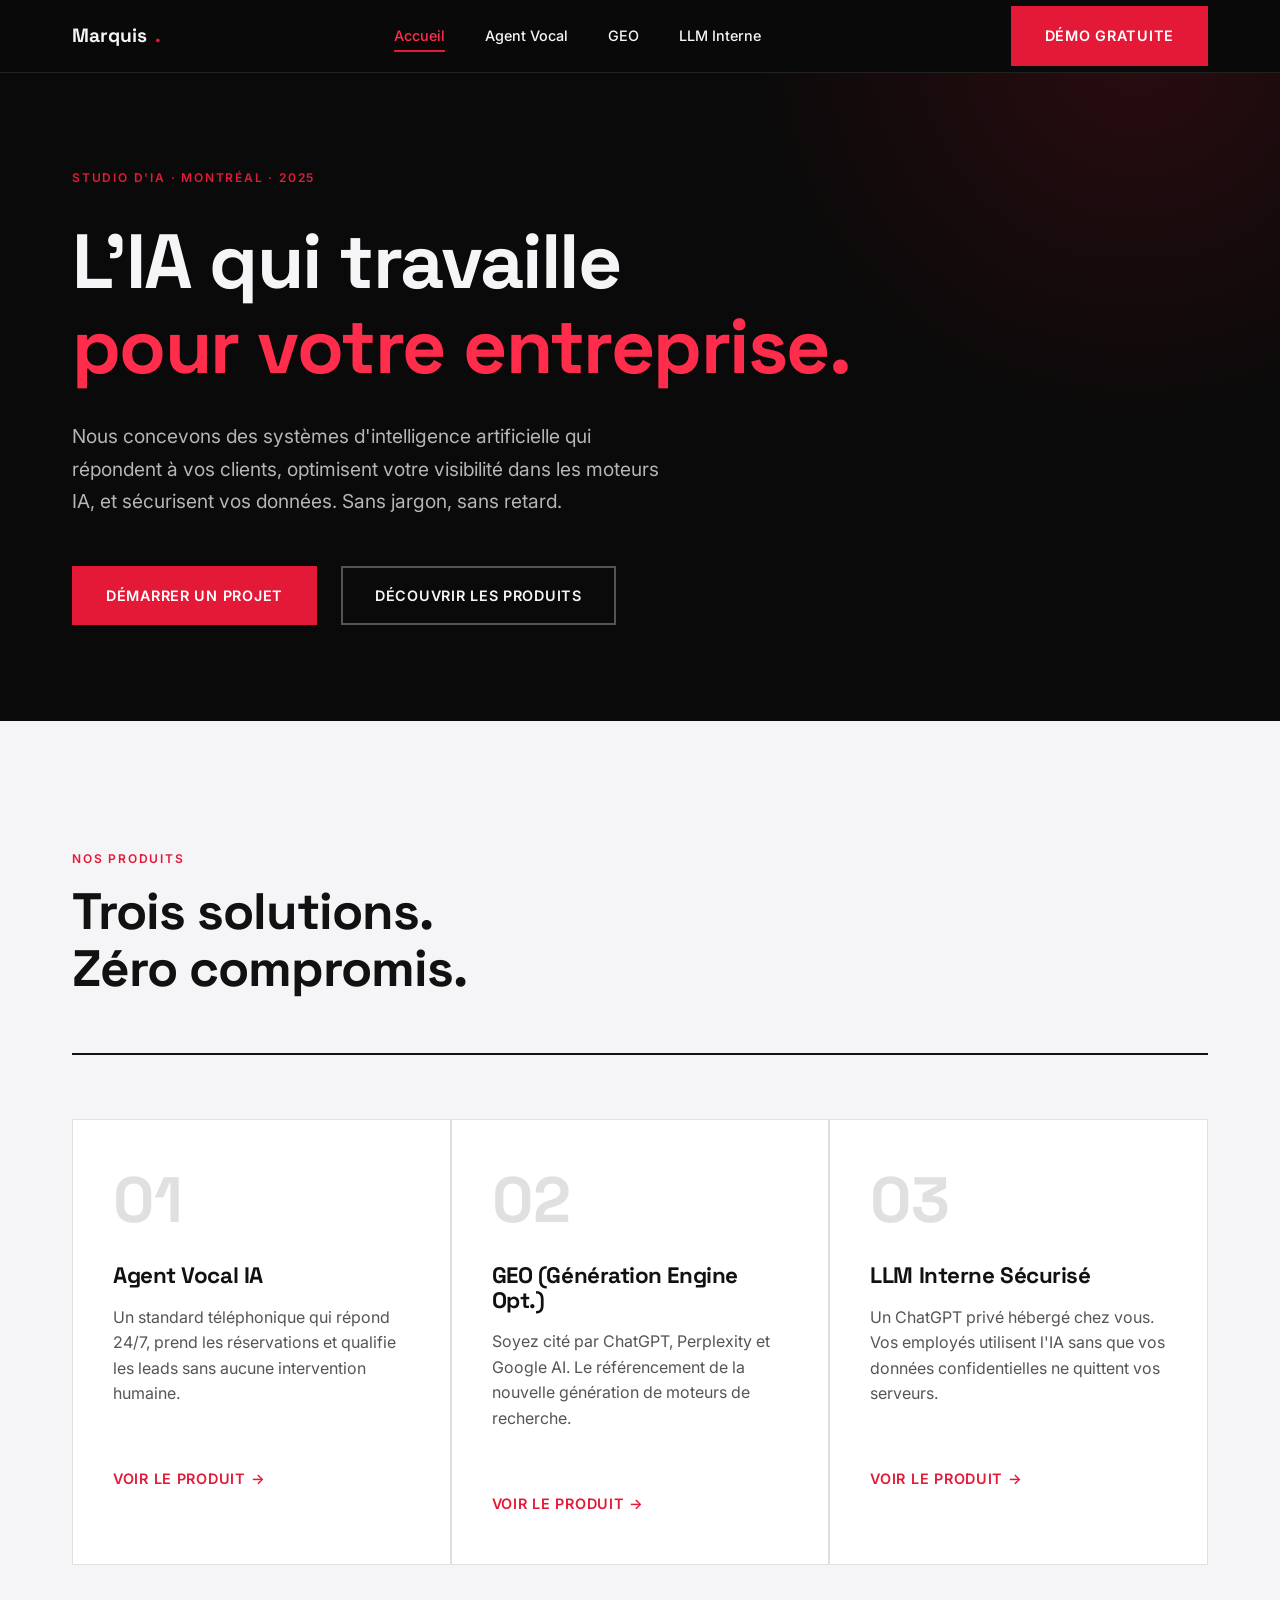
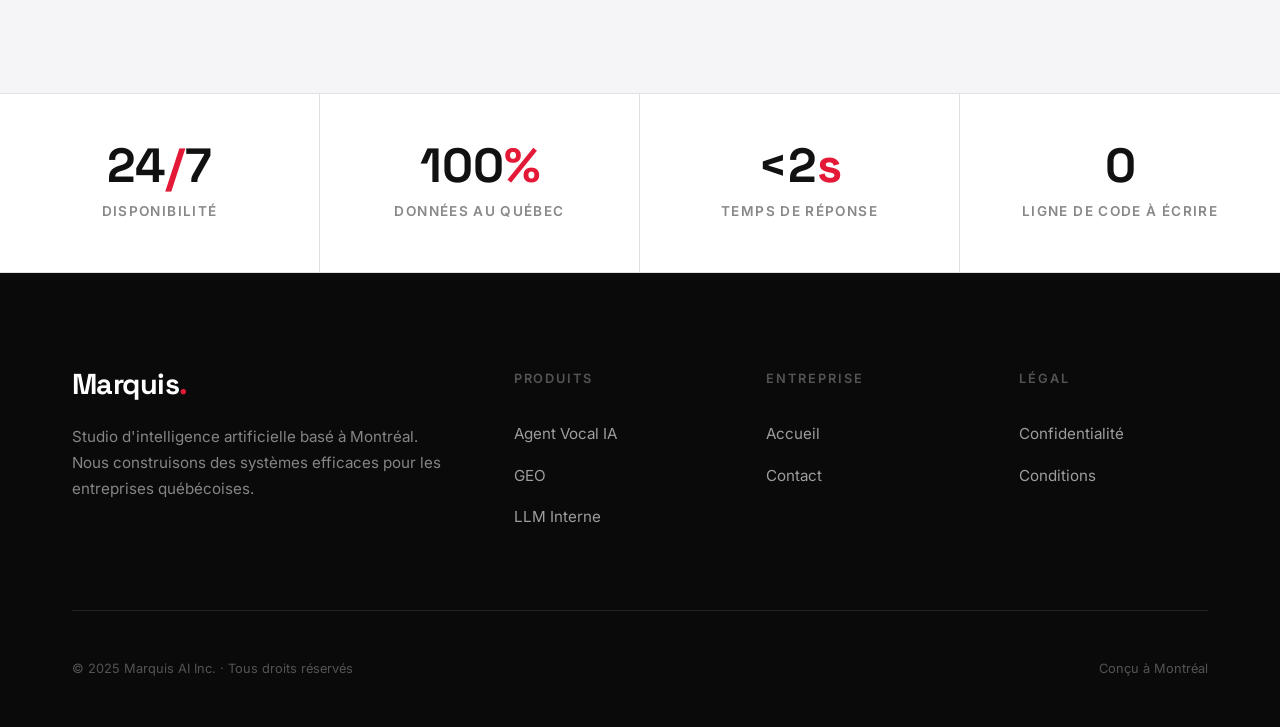
==== index.html @ 1c47ba4e "Update index.html" ====
<!DOCTYPE html>
<html lang="fr">
<head>
<meta charset="UTF-8" />
<meta name="viewport" content="width=device-width, initial-scale=1.0" />
<title>Marquis AI — Intelligence artificielle pour entreprises québécoises</title>
<meta name="description" content="Studio d'IA montréalais. Agent vocal, Optimisation pour moteurs génératifs (GEO), et LLM interne sécurisé." />
<link rel="preconnect" href="https://fonts.googleapis.com" />
<link rel="preconnect" href="https://fonts.gstatic.com" crossorigin />
<link rel="stylesheet" href="https://fonts.googleapis.com/css2?family=Inter:wght@400;500;600;700;800&family=Space+Grotesk:wght@500;700&display=swap" />
<style>
:root {
  --bg: #F5F5F7;
  --bg-dark: #0A0A0A;
  --bg-card: #FFFFFF;
  --text: #111111;
  --text-light: #F5F5F7;
  --text-secondary: #555555;
  --text-muted: #888888;
  --border: #E0E0E0;
  --accent: #E31937; /* Rouge dynamique mais professionnel */
  --accent-hover: #C41530;
  --accent-dark-bg: #FF2D4B;
  --transition: 0.35s cubic-bezier(0.4, 0, 0.2, 1);
}

* { margin: 0; padding: 0; box-sizing: border-box; }
html { scroll-behavior: smooth; }

body {
  background: var(--bg);
  color: var(--text);
  font-family: 'Inter', sans-serif;
  font-weight: 400;
  line-height: 1.6;
  -webkit-font-smoothing: antialiased;
  overflow-x: hidden;
}

a { color: inherit; text-decoration: none; transition: color var(--transition); cursor: pointer; }
img { max-width: 100%; display: block; }
::selection { background: var(--accent); color: #fff; }

/* --- Layout --- */
.container { max-width: 1200px; margin: 0 auto; padding: 0 2rem; }

/* --- Typography --- */
h1, h2, h3 { font-family: 'Space Grotesk', sans-serif; font-weight: 700; line-height: 1.1; letter-spacing: -0.02em; }
h1 { font-size: clamp(3rem, 6vw, 5rem); margin-bottom: 2rem; }
h2 { font-size: clamp(2rem, 4vw, 3.2rem); margin-bottom: 1.5rem; }
h3 { font-size: 1.4rem; margin-bottom: 1rem; }
p { color: var(--text-secondary); margin-bottom: 1.25rem; }
.mono { font-family: 'Inter', monospace; font-size: 0.75rem; font-weight: 600; text-transform: uppercase; letter-spacing: 0.15em; color: var(--accent); }

/* --- Buttons --- */
.btn {
  display: inline-flex; align-items: center; gap: 0.6rem;
  padding: 1rem 2rem; border-radius: 0px; font-size: 0.9rem; font-weight: 600;
  transition: all var(--transition); border: 2px solid transparent; cursor: pointer;
  font-family: 'Inter', sans-serif; text-transform: uppercase; letter-spacing: 0.05em;
}
.btn-primary { background: var(--accent); color: #fff; border-color: var(--accent); }
.btn-primary:hover { background: var(--accent-hover); border-color: var(--accent-hover); transform: translateY(-2px); box-shadow: 0 8px 20px rgba(227, 25, 55, 0.25); }
.btn-secondary { background: transparent; color: var(--text); border-color: var(--text); }
.btn-secondary:hover { background: var(--text); color: var(--bg); }

/* --- Nav --- */
.nav {
  position: fixed; top: 0; left: 0; right: 0; z-index: 100;
  background: rgba(245, 245, 247, 0.9); backdrop-filter: blur(16px);
  border-bottom: 1px solid var(--border);
  transition: background var(--transition), border-color var(--transition);
}
.nav.dark-mode { background: rgba(10, 10, 10, 0.95); border-color: rgba(255,255,255,0.1); }
.nav.dark-mode .nav-links a, .nav.dark-mode .nav-logo { color: var(--text-light); }
.nav.dark-mode .nav-links a:hover, .nav.dark-mode .nav-links a.active { color: var(--accent-dark-bg); }

.nav-inner { display: flex; justify-content: space-between; align-items: center; height: 72px; }
.nav-logo { font-family: 'Space Grotesk', sans-serif; font-weight: 700; font-size: 1.2rem; display: flex; align-items: center; gap: 0.5rem; color: var(--text); }
.nav-logo span { color: var(--accent); }
.nav-links { display: flex; gap: 2.5rem; }
.nav-links a { font-size: 0.9rem; color: var(--text-secondary); font-weight: 500; position: relative; }
.nav-links a::after { content: ''; position: absolute; bottom: -4px; left: 0; width: 0; height: 2px; background: var(--accent); transition: width var(--transition); }
.nav-links a:hover, .nav-links a.active { color: var(--text); }
.nav-links a.active::after, .nav-links a:hover::after { width: 100%; }
.nav-cta { margin-left: 1rem; }

/* --- Page System --- */
.page { display: none; opacity: 0; transform: translateY(20px); transition: opacity 0.5s ease, transform 0.5s ease; padding-top: 72px; min-height: 100vh; }
.page.active { display: block; }
.page.visible { opacity: 1; transform: translateY(0); }

/* --- Home Page --- */
.hero { padding: 10rem 0 6rem; background: var(--bg-dark); color: var(--text-light); position: relative; overflow: hidden; margin-top: -72px; padding-top: calc(72px + 6rem); }
.hero::before { content: ''; position: absolute; top: -50%; right: -20%; width: 800px; height: 800px; background: radial-gradient(circle, rgba(227,25,55,0.15) 0%, transparent 70%); pointer-events: none; }
.hero h1 { max-width: 900px; }
.hero h1 .accent { color: var(--accent-dark-bg); }
.hero-sub { font-size: 1.2rem; max-width: 600px; color: rgba(255,255,255,0.7); margin-bottom: 3rem; line-height: 1.7; }
.hero .btn-secondary { color: var(--text-light); border-color: rgba(255,255,255,0.3); }
.hero .btn-secondary:hover { background: var(--text-light); color: var(--bg-dark); }

.products-section { padding: 8rem 0; }
.products-header { display: flex; justify-content: space-between; align-items: flex-end; margin-bottom: 4rem; border-bottom: 2px solid var(--text); padding-bottom: 2rem; }
.products-grid { display: grid; grid-template-columns: repeat(3, 1fr); gap: 0; }
.product-card {
  background: var(--bg-card); border: 1px solid var(--border); 
  padding: 3rem 2.5rem; transition: all var(--transition); display: flex; flex-direction: column; position: relative;
}
.product-card:hover { background: var(--bg-dark); color: var(--text-light); z-index: 2; transform: scale(1.02); box-shadow: 0 20px 40px rgba(0,0,0,0.15); }
.product-card:hover .card-num { color: var(--accent-dark-bg); }
.product-card:hover .card-link { color: var(--accent-dark-bg); }
.product-card:hover p { color: rgba(255,255,255,0.6); }
.card-num { font-family: 'Space Grotesk', sans-serif; font-size: 4rem; font-weight: 700; color: var(--border); margin-bottom: 2rem; line-height: 1; transition: color var(--transition); }
.card-body { flex: 1; }
.card-link { margin-top: 2.5rem; font-size: 0.9rem; font-weight: 600; color: var(--accent); display: inline-flex; align-items: center; gap: 0.5rem; text-transform: uppercase; letter-spacing: 0.05em; transition: all var(--transition); }
.card-link:hover { gap: 1rem; }

.trust-strip { display: grid; grid-template-columns: repeat(4, 1fr); border-top: 1px solid var(--border); border-bottom: 1px solid var(--border); background: var(--bg-card); }
.trust-item { padding: 3rem 2rem; border-right: 1px solid var(--border); text-align: center; }
.trust-item:last-child { border-right: none; }
.trust-num { font-family: 'Space Grotesk', sans-serif; font-size: 3rem; font-weight: 700; color: var(--text); display: block; line-height: 1; margin-bottom: 0.5rem; }
.trust-num span { color: var(--accent); }
.trust-label { font-size: 0.85rem; color: var(--text-muted); text-transform: uppercase; letter-spacing: 0.1em; font-weight: 600;}

/* --- Product Pages --- */
.prod-hero { padding: 6rem 0 5rem; background: var(--bg-dark); color: var(--text-light); margin-top: -72px; padding-top: calc(72px + 4rem); position: relative; }
.prod-hero::before { content: ''; position: absolute; bottom: 0; left: 0; right: 0; height: 150px; background: linear-gradient(to top, var(--bg), transparent); pointer-events: none; z-index: 1;}
.prod-hero-grid { display: grid; grid-template-columns: 1fr 1fr; gap: 4rem; align-items: center; position: relative; z-index: 2; }
.prod-hero h1 { margin-bottom: 1.5rem; }
.prod-hero p { color: rgba(255,255,255,0.7); font-size: 1.1rem; }
.prod-hero .btn-primary { margin-top: 2rem; }

.prod-content { padding: 6rem 0; }
.details-grid { display: grid; grid-template-columns: 1fr 1fr; gap: 6rem; }
.detail-block { margin-bottom: 4rem; }
.detail-block h3 { font-size: 1.6rem; color: var(--text); margin-bottom: 1.5rem; display: flex; align-items: center; gap: 1rem; }
.detail-block h3::before { content: ''; display: block; width: 40px; height: 4px; background: var(--accent); flex-shrink: 0; }

.feature-list { list-style: none; margin-top: 2rem; background: var(--bg-card); border: 1px solid var(--border); padding: 0; }
.feature-list li { padding: 1.5rem 2rem; border-bottom: 1px solid var(--border); display: flex; align-items: flex-start; gap: 1.25rem; font-size: 0.95rem; color: var(--text-secondary); transition: background var(--transition); }
.feature-list li:last-child { border-bottom: none; }
.feature-list li:hover { background: #fafafa; }
.feature-list li strong { color: var(--text); font-weight: 600; display: block; margin-bottom: 0.2rem; }
.check { color: var(--accent); font-weight: 800; font-size: 1.2rem; flex-shrink: 0; margin-top: 2px; }

/* --- Contact Page --- */
.contact-section { padding: 6rem 0 10rem; }
.contact-grid { display: grid; grid-template-columns: 5fr 7fr; gap: 6rem; }
.contact-info-item { margin-bottom: 3rem; }
.contact-info-item label { display: block; font-size: 0.8rem; text-transform: uppercase; letter-spacing: 0.15em; color: var(--text-muted); margin-bottom: 0.5rem; font-weight: 600; }
.contact-info-item p { color: var(--text); margin: 0; font-size: 1.1rem; font-weight: 500; line-height: 1.5; }

.form-card { background: var(--bg-card); border: 1px solid var(--border); padding: 3rem; box-shadow: 0 10px 40px rgba(0,0,0,0.03); }
.form-row { display: grid; grid-template-columns: 1fr 1fr; gap: 1.5rem; }
.form-group { margin-bottom: 1.5rem; }
.form-group.full { grid-column: 1 / -1; }
.form-group label { display: block; font-size: 0.85rem; font-weight: 600; margin-bottom: 0.5rem; color: var(--text); }
.form-control { width: 100%; padding: 1rem; border: 1px solid var(--border); border-radius: 0px; font-family: inherit; font-size: 0.95rem; background: var(--bg); color: var(--text); transition: border-color var(--transition), box-shadow var(--transition); outline: none; }
.form-control:focus { border-color: var(--accent); box-shadow: 0 0 0 3px rgba(227, 25, 55, 0.1); }
textarea.form-control { resize: vertical; min-height: 120px; }
select.form-control { appearance: none; background-image: url("data:image/svg+xml,%3Csvg xmlns='http://www.w3.org/2000/svg' width='12' height='8' viewBox='0 0 12 8'%3E%3Cpath fill='%23888' d='M6 8L0 0h12z'/%3E%3C/svg%3E"); background-repeat: no-repeat; background-position: right 1rem center; }

/* --- Footer --- */
.footer { background: var(--bg-dark); color: var(--text-light); padding: 6rem 0 3rem; }
.footer-grid { display: grid; grid-template-columns: 2fr 1fr 1fr 1fr; gap: 4rem; margin-bottom: 4rem; }
.footer p { color: rgba(255,255,255,0.5); font-size: 0.95rem; line-height: 1.7; }
.footer h4 { font-size: 0.8rem; text-transform: uppercase; letter-spacing: 0.15em; margin-bottom: 2rem; color: rgba(255,255,255,0.3); font-family: 'Inter', sans-serif; font-weight: 600;}
.footer ul { list-style: none; }
.footer ul li { margin-bottom: 1rem; }
.footer ul a { color: rgba(255,255,255,0.6); font-size: 0.95rem; transition: color var(--transition); }
.footer ul a:hover { color: #fff; }
.footer-bottom { border-top: 1px solid rgba(255,255,255,0.1); padding-top: 3rem; display: flex; justify-content: space-between; font-size: 0.8rem; color: rgba(255,255,255,0.3); }

/* --- Responsive --- */
@media (max-width: 900px) {
  .nav-links { display: none; }
  .products-grid { grid-template-columns: 1fr; }
  .product-card:hover { transform: none; }
  .trust-strip { grid-template-columns: 1fr 1fr; }
  .trust-item { border-bottom: 1px solid var(--border); }
  .prod-hero-grid, .details-grid, .contact-grid { grid-template-columns: 1fr; gap: 3rem; }
  .footer-grid { grid-template-columns: 1fr 1fr; gap: 2rem; }
  .footer-bottom { flex-direction: column; gap: 1rem; }
  .form-row { grid-template-columns: 1fr; }
}
</style>
</head>
<body>

<!-- Navigation -->
<nav class="nav" id="mainNav">
  <div class="container nav-inner">
    <a href="#" class="nav-logo" data-page="home">Marquis<span>.</span></a>
    <div class="nav-links">
      <a href="#" data-page="home" class="active">Accueil</a>
      <a href="#" data-page="voice">Agent Vocal</a>
      <a href="#" data-page="geo">GEO</a>
      <a href="#" data-page="llm">LLM Interne</a>
    </div>
    <a href="#" data-page="contact" class="btn btn-primary nav-cta">Démo gratuite</a>
  </div>
</nav>

<!-- ========================================== -->
<!-- PAGE: HOME -->
<!-- ========================================== -->
<div id="page-home" class="page active visible">
  <section class="hero">
    <div class="container">
      <p class="mono" style="margin-bottom: 2rem;">Studio d'IA · Montréal · 2025</p>
      <h1>L'IA qui travaille <br><span class="accent">pour votre entreprise.</span></h1>
      <p class="hero-sub">Nous concevons des systèmes d'intelligence artificielle qui répondent à vos clients, optimisent votre visibilité dans les moteurs IA, et sécurisent vos données. Sans jargon, sans retard.</p>
      <div style="display: flex; gap: 1.5rem; flex-wrap: wrap;">
        <a href="#" data-page="contact" class="btn btn-primary">Démarrer un projet</a>
        <a href="#produits-acc" class="btn btn-secondary">Découvrir les produits</a>
      </div>
    </div>
  </section>

  <section class="products-section" id="produits-acc">
    <div class="container">
      <div class="products-header">
        <div>
          <p class="mono" style="margin-bottom: 1rem;">Nos produits</p>
          <h2>Trois solutions.<br>Zéro compromis.</h2>
        </div>
      </div>
      
      <div class="products-grid">
        <div class="product-card">
          <div class="card-num">01</div>
          <div class="card-body">
            <h3>Agent Vocal IA</h3>
            <p>Un standard téléphonique qui répond 24/7, prend les réservations et qualifie les leads sans aucune intervention humaine.</p>
            <a href="#" data-page="voice" class="card-link">Voir le produit →</a>
          </div>
        </div>
        
        <div class="product-card">
          <div class="card-num">02</div>
          <div class="card-body">
            <h3>GEO (Génération Engine Opt.)</h3>
            <p>Soyez cité par ChatGPT, Perplexity et Google AI. Le référencement de la nouvelle génération de moteurs de recherche.</p>
            <a href="#" data-page="geo" class="card-link">Voir le produit →</a>
          </div>
        </div>

        <div class="product-card">
          <div class="card-num">03</div>
          <div class="card-body">
            <h3>LLM Interne Sécurisé</h3>
            <p>Un ChatGPT privé hébergé chez vous. Vos employés utilisent l'IA sans que vos données confidentielles ne quittent vos serveurs.</p>
            <a href="#" data-page="llm" class="card-link">Voir le produit →</a>
          </div>
        </div>
      </div>
    </div>
  </section>

  <div class="trust-strip">
    <div class="trust-item"><span class="trust-num">24<span>/</span>7</span><span class="trust-label">Disponibilité</span></div>
    <div class="trust-item"><span class="trust-num">100<span>%</span></span><span class="trust-label">Données au Québec</span></div>
    <div class="trust-item"><span class="trust-num">&lt;2<span>s</span></span><span class="trust-label">Temps de réponse</span></div>
    <div class="trust-item"><span class="trust-num">0</span><span class="trust-label">Ligne de code à écrire</span></div>
  </div>
</div>

<!-- ========================================== -->
<!-- PAGE: AGENT VOCAL -->
<!-- ========================================== -->
<div id="page-voice" class="page">
  <section class="prod-hero">
    <div class="container">
      <div class="prod-hero-grid">
        <div>
          <p class="mono" style="margin-bottom: 1.5rem;">Produit 01</p>
          <h1>Agent Vocal IA</h1>
          <p>Un réceptionniste virtuel qui ne dort jamais, ne prend jamais de congé, et ne rate aucun appel entrant.</p>
          <a href="#" data-page="contact" class="btn btn-primary">Demander une démo</a>
        </div>
      </div>
    </div>
  </section>

  <section class="prod-content">
    <div class="container">
      <div class="details-grid">
        <div>
          <div class="detail-block">
            <h3>Le problème</h3>
            <p>Chaque appel manqué est un client perdu. Les entreprises québécoises perdent des milliers de dollars parce qu'elles ne peuvent pas répondre au téléphone pendant les heures de pointe, les lunchs ou en dehors des heures d'ouverture. La croissance souffre d'un goulot d'étranglement évitable.</p>
          </div>
          <div class="detail-block">
            <h3>La solution Marquis</h3>
            <p>Notre agent vocal répond instantanément. Il est formé spécifiquement sur vos services, vos tarifs et vos horaires. Il prend les réservations en temps réel, envoie un SMS de confirmation et transfère uniquement les cas complexes à votre équipe. Vous ne perdez plus jamais une opportunité.</p>
          </div>
        </div>
        <div>
          <h3 style="margin-bottom: 1.5rem; font-size: 1.4rem;">Fonctionnalités clés</h3>
          <ul class="feature-list">
            <li><span class="check">+</span> <div><strong>Réponse instantanée</strong>Moins de 3 secondes de délai, 24 heures sur 24.</div></li>
            <li><span class="check">+</span> <div><strong>Prise de rendez-vous</strong>Synchronisation directe avec votre agenda et CRM.</div></li>
            <li><span class="check">+</span> <div><strong>Bilingue natif</strong>Basculage fluide entre français et anglais.</div></li>
            <li><span class="check">+</span> <div><strong>SVI intelligent</strong>Transfert automatique vers les bons départements.</div></li>
            <li><span class="check">+</span> <div><strong>Suivi automatisé</strong>Confirmation et rappels par SMS 24h avant.</div></li>
            <li><span class="check">+</span> <div><strong>Tableaux de bord</strong>Logs détaillés et analytics de chaque interaction.</div></li>
          </ul>
        </div>
      </div>
    </div>
  </section>
</div>

<!-- ========================================== -->
<!-- PAGE: GEO -->
<!-- ========================================== -->
<div id="page-geo" class="page">
  <section class="prod-hero">
    <div class="container">
      <div class="prod-hero-grid">
        <div>
          <p class="mono" style="margin-bottom: 1.5rem;">Produit 02</p>
          <h1>GEO : Generative Engine Optimization</h1>
          <p>Le SEO traditionnel est mort. Nous optimisons votre entreprise pour devenir une source citée par les moteurs d'IA comme ChatGPT, Perplexity et Google AI Overviews.</p>
          <a href="#" data-page="contact" class="btn btn-primary">Audit GEO gratuit</a>
        </div>
      </div>
    </div>
  </section>

  <section class="prod-content">
    <div class="container">
      <div class="details-grid">
        <div>
          <div class="detail-block">
            <h3>L'évolution du référencement</h3>
            <p>Les utilisateurs ne cliquent plus sur des liens bleus. Ils posent des questions directes à des assistants IA. Si votre entreprise n'est pas dans la base de connaissances de ces moteurs génératifs, vous êtes invisibles pour une majorité de vos clients potentiels. Le trafic organique classique chute, le trafic "Zero-Click" explose.</p>
          </div>
          <div class="detail-block">
            <h3>Notre méthodologie GEO</h3>
            <p>Nous structurons vos données, optimisons votre sémantique et créons le réseau de signaux nécessaires pour que les algorithmes génératifs vous considèrent comme une autorité indiscutable dans votre domaine et votre région.</p>
          </div>
        </div>
        <div>
          <h3 style="margin-bottom: 1.5rem; font-size: 1.4rem;">Le processus GEO</h3>
          <ul class="feature-list">
            <li><span class="check">+</span> <div><strong>Audit de visibilité IA</strong>Où en êtes-vous sur ChatGPT et Perplexity aujourd'hui ?</div></li>
            <li><span class="check">+</span> <div><strong>Structuration des données</strong>Schéma markup et balisage sémantique avancé.</div></li>
            <li><span class="check">+</span> <div><strong>Réseau de citations</strong>Obtention de mentions sur des sources de haute confiance pour les LLMs.</div></li>
            <li><span class="check">+</span> <div><strong>Optimisation sémantique</strong>Réécriture du contenu orientée "réponses génératives".</div></li>
            <li><span class="check">+</span> <div><strong>Suivi mensuel</strong>Mesure exacte de vos apparitions dans les réponses IA.</div></li>
            <li><span class="check">+</span> <div><strong>Google Business Pro</strong>Optimisation pour les recherches locales "Zero-Click".</div></li>
          </ul>
        </div>
      </div>
    </div>
  </section>
</div>

<!-- ========================================== -->
<!-- PAGE: LLM INTERNE -->
<!-- ========================================== -->
<div id="page-llm" class="page">
  <section class="prod-hero">
    <div class="container">
      <div class="prod-hero-grid">
        <div>
          <p class="mono" style="margin-bottom: 1.5rem;">Produit 03</p>
          <h1>LLM Interne Sécurisé</h1>
          <p>L'intelligence de ChatGPT, mais hébergée chez vous. Vos données sensibles, juridiques ou médicales ne quittent jamais votre infrastructure.</p>
          <a href="#" data-page="contact" class="btn btn-primary">Évaluer la compatibilité</a>
        </div>
      </div>
    </div>
  </section>

  <section class="prod-content">
    <div class="container">
      <div class="details-grid">
        <div>
          <div class="detail-block">
            <h3>Le défi de la confidentialité</h3>
            <p>Les cabinets d'avocats, les cliniques et les firmes de comptabilité ne peuvent pas envoyer des informations confidentielles à des services tiers. Les risques juridiques et de conformité avec la Loi 25 au Québec sont trop élevés. L'IA devient un risque au lieu d'un atout.</p>
          </div>
          <div class="detail-block">
            <h3>L'infrastructure Marquis</h3>
            <p>Nous déployons un modèle de langage open-source performant, connecté à votre réseau local ou cloud privé. Vos employés peuvent interroger vos documents, rédiger ou résumer des dossiers, avec une sécurité absolue et une interface aussi simple que ChatGPT.</p>
          </div>
        </div>
        <div>
          <h3 style="margin-bottom: 1.5rem; font-size: 1.4rem;">Avantages techniques</h3>
          <ul class="feature-list">
            <li><span class="check">+</span> <div><strong>Hébergement privé</strong>Sur vos serveurs physiques ou un cloud privé contrôlé.</div></li>
            <li><span class="check">+</span> <div><strong>Zéro fuite de données</strong>Aucune information ne transite par un réseau public.</div></li>
            <li><span class="check">+</span> <div><strong>RAG intégré (Génération Augmentée)</strong>Interrogez vos PDF, Word et bases de données internes.</div></li>
            <li><span class="check">+</span> <div><strong>Conforme Loi 25</strong>Répond aux exigences strictes de protection des données.</div></li>
            <li><span class="check">+</span> <div><strong>Interface intuitive</strong>Aussi facile à utiliser que les outils grand public.</div></li>
            <li><span class="check">+</span> <div><strong>Personnalisation sectorielle</strong>Adapté au vocabulaire juridique, médical ou financier.</div></li>
          </ul>
        </div>
      </div>
    </div>
  </section>
</div>

<!-- ========================================== -->
<!-- PAGE: CONTACT -->
<!-- ========================================== -->
<div id="page-contact" class="page">
  <section class="contact-section">
    <div class="container">
      <p class="mono" style="margin-bottom: 1rem;">Contact</p>
      <h2>Parlons de votre entreprise.</h2>
      <p style="max-width: 600px; margin-bottom: 4rem; font-size: 1.1rem;">Une heure de conversation suffit généralement pour identifier ce que nous pouvons automatiser, optimiser ou sécuriser. La démo est gratuite, le diagnostic est honnête.</p>

      <div class="contact-grid">
        <div class="contact-info">
          <div class="contact-info-item">
            <label>Studio</label>
            <p>514, rue Saint-Denis<br>Montréal, Québec H2J 2K9</p>
          </div>
          <div class="contact-info-item">
            <label>Téléphone</label>
            <p>+1 (514) 555-0142</p>
          </div>
          <div class="contact-info-item">
            <label>Courriel</label>
            <p>bonjour@marquis-ai.ca</p>
          </div>
          <div class="contact-info-item">
            <label>Heures</label>
            <p>Lundi — Vendredi<br>9h à 18h (HNE)</p>
          </div>
        </div>

        <div class="form-card">
          <form id="contactForm">
            <div class="form-row">
              <div class="form-group">
                <label>Nom complet</label>
                <input type="text" class="form-control" required>
              </div>
              <div class="form-group">
                <label>Entreprise</label>
                <input type="text" class="form-control" required>
              </div>
            </div>
            <div class="form-row">
              <div class="form-group">
                <label>Courriel</label>
                <input type="email" class="form-control" required>
              </div>
              <div class="form-group">
                <label>Téléphone</label>
                <input type="tel" class="form-control">
              </div>
            </div>
            <div class="form-group full">
              <label>Service intéressé</label>
              <select class="form-control" required>
                <option value="">— Sélectionner —</option>
                <option value="voice">Agent Vocal IA</option>
                <option value="geo">GEO (Moteurs IA)</option>
                <option value="llm">LLM Interne</option>
                <option value="autre">Autre / Plusieurs services</option>
              </select>
            </div>
            <div class="form-group full">
              <label>Message</label>
              <textarea class="form-control" placeholder="Décrivez brièvement votre défi principal..."></textarea>
            </div>
            <button type="submit" class="btn btn-primary" style="width: 100%; justify-content: center;" id="submitBtn">Envoyer la demande</button>
          </form>
        </div>
      </div>
    </div>
  </section>
</div>

<!-- Footer (Global) -->
<footer class="footer">
  <div class="container">
    <div class="footer-grid">
      <div>
        <h2 style="color: #fff; font-size: 1.8rem; margin-bottom: 1.5rem;">Marquis<span style="color: var(--accent);">.</span></h2>
        <p>Studio d'intelligence artificielle basé à Montréal. Nous construisons des systèmes efficaces pour les entreprises québécoises.</p>
      </div>
      <div>
        <h4>Produits</h4>
        <ul>
          <li><a href="#" data-page="voice">Agent Vocal IA</a></li>
          <li><a href="#" data-page="geo">GEO</a></li>
          <li><a href="#" data-page="llm">LLM Interne</a></li>
        </ul>
      </div>
      <div>
        <h4>Entreprise</h4>
        <ul>
          <li><a href="#" data-page="home">Accueil</a></li>
          <li><a href="#" data-page="contact">Contact</a></li>
        </ul>
      </div>
      <div>
        <h4>Légal</h4>
        <ul>
          <li><a href="#">Confidentialité</a></li>
          <li><a href="#">Conditions</a></li>
        </ul>
      </div>
    </div>
    <div class="footer-bottom">
      <span>© 2025 Marquis AI Inc. · Tous droits réservés</span>
      <span>Conçu à Montréal</span>
    </div>
  </div>
</footer>

<!-- Reliable Client-Side Router -->
<script>
  document.addEventListener('DOMContentLoaded', () => {
    // Get all elements that trigger navigation
    const navTriggers = document.querySelectorAll('[data-page]');
    const pages = document.querySelectorAll('.page');
    const nav = document.getElementById('mainNav');
    let currentPageId = 'home';

    function navigateTo(pageId) {
      // Prevent duplicate navigations
      if (pageId === currentPageId) return;
      currentPageId = pageId;

      const targetPage = document.getElementById('page-' + pageId);
      if (!targetPage) return;

      // Update Nav Active State
      document.querySelectorAll('.nav-links a').forEach(l => l.classList.remove('active'));
      const activeLink = document.querySelector(`.nav-links [data-page="${pageId}"]`);
      if (activeLink) activeLink.classList.add('active');

      // Handle Nav styling based on page background
      if (pageId === 'home') {
        nav.classList.add('dark-mode');
      } else {
        nav.classList.remove('dark-mode');
      }

      // Fade out current page
      const activePage = document.querySelector('.page.visible');
      if (activePage) {
        activePage.classList.remove('visible');
        
        // Wait for fade out, then switch
        setTimeout(() => {
          pages.forEach(p => p.classList.remove('active'));
          targetPage.classList.add('active');
          
          // Force reflow to restart CSS transition
          void targetPage.offsetWidth; 
          
          // Fade in new page
          targetPage.classList.add('visible');
          
          // Scroll to top instantly
          window.scrollTo({ top: 0, behavior: 'instant' });
        }, 300); // Match CSS transition duration
      } else {
        // Fallback if no page is currently visible
        pages.forEach(p => p.classList.remove('active'));
        targetPage.classList.add('active');
        void targetPage.offsetWidth;
        targetPage.classList.add('visible');
        window.scrollTo({ top: 0, behavior: 'instant' });
      }
    }

    // Attach click events to ALL links with data-page
    navTriggers.forEach(trigger => {
      trigger.addEventListener('click', (e) => {
        e.preventDefault();
        const pageId = trigger.getAttribute('data-page');
        navigateTo(pageId);
      });
    });

    // Initialize dark mode for home page
    nav.classList.add('dark-mode');
  });

  // Form Handling
  document.getElementById('contactForm').addEventListener('submit', function(e) {
    e.preventDefault();
    const btn = document.getElementById('submitBtn');
    const originalText = btn.innerText;
    btn.innerText = 'Envoi en cours...';
    btn.disabled = true;
    btn.style.opacity = '0.7';
    btn.style.cursor = 'not-allowed';

    setTimeout(() => {
      btn.innerText = '✓ Demande envoyée avec succès';
      btn.style.background = '#16a34a';
      btn.style.borderColor = '#16a34a';
      btn.style.opacity = '1';
      btn.style.cursor = 'default';
      
      setTimeout(() => {
        btn.innerText = originalText;
        btn.disabled = false;
        btn.style.background = '';
        btn.style.borderColor = '';
        btn.style.opacity = '';
        btn.style.cursor = '';
        this.reset();
      }, 2500);
    }, 1200);
  });
</script>

</body>
</html>
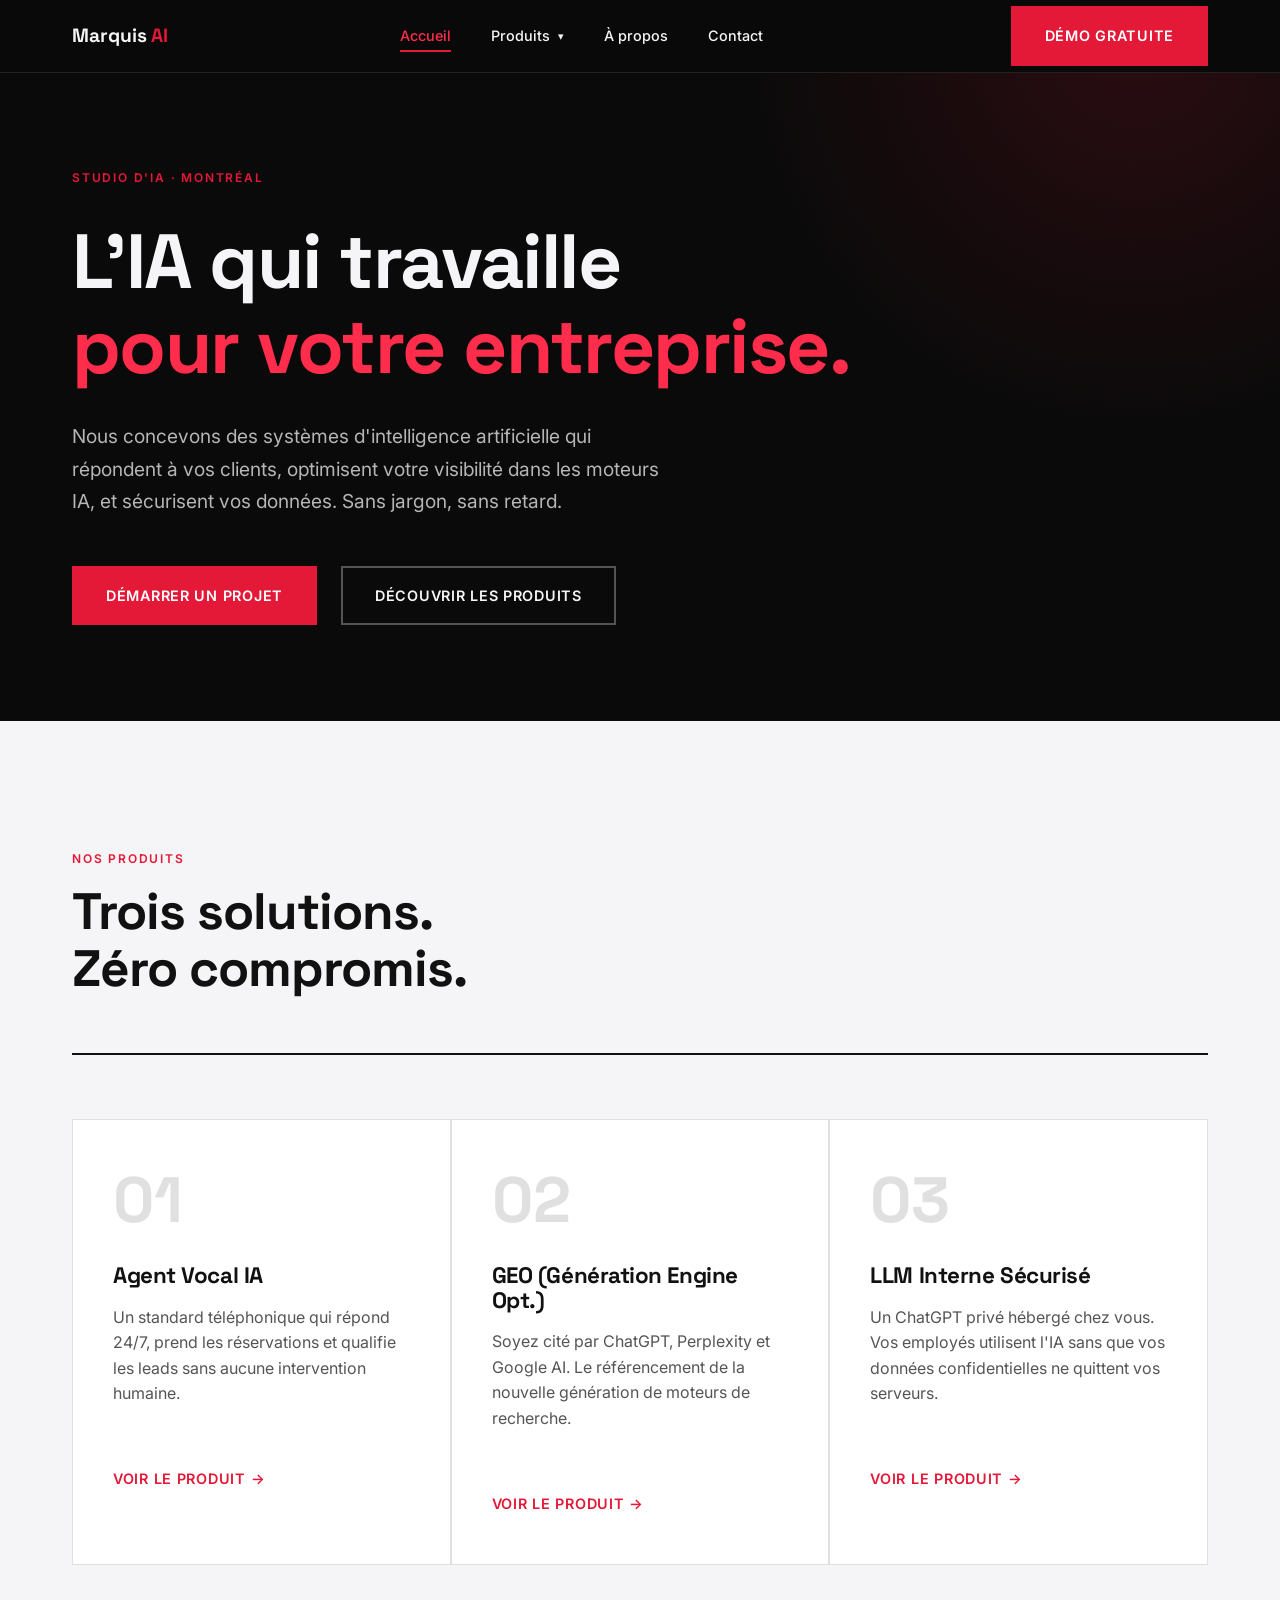
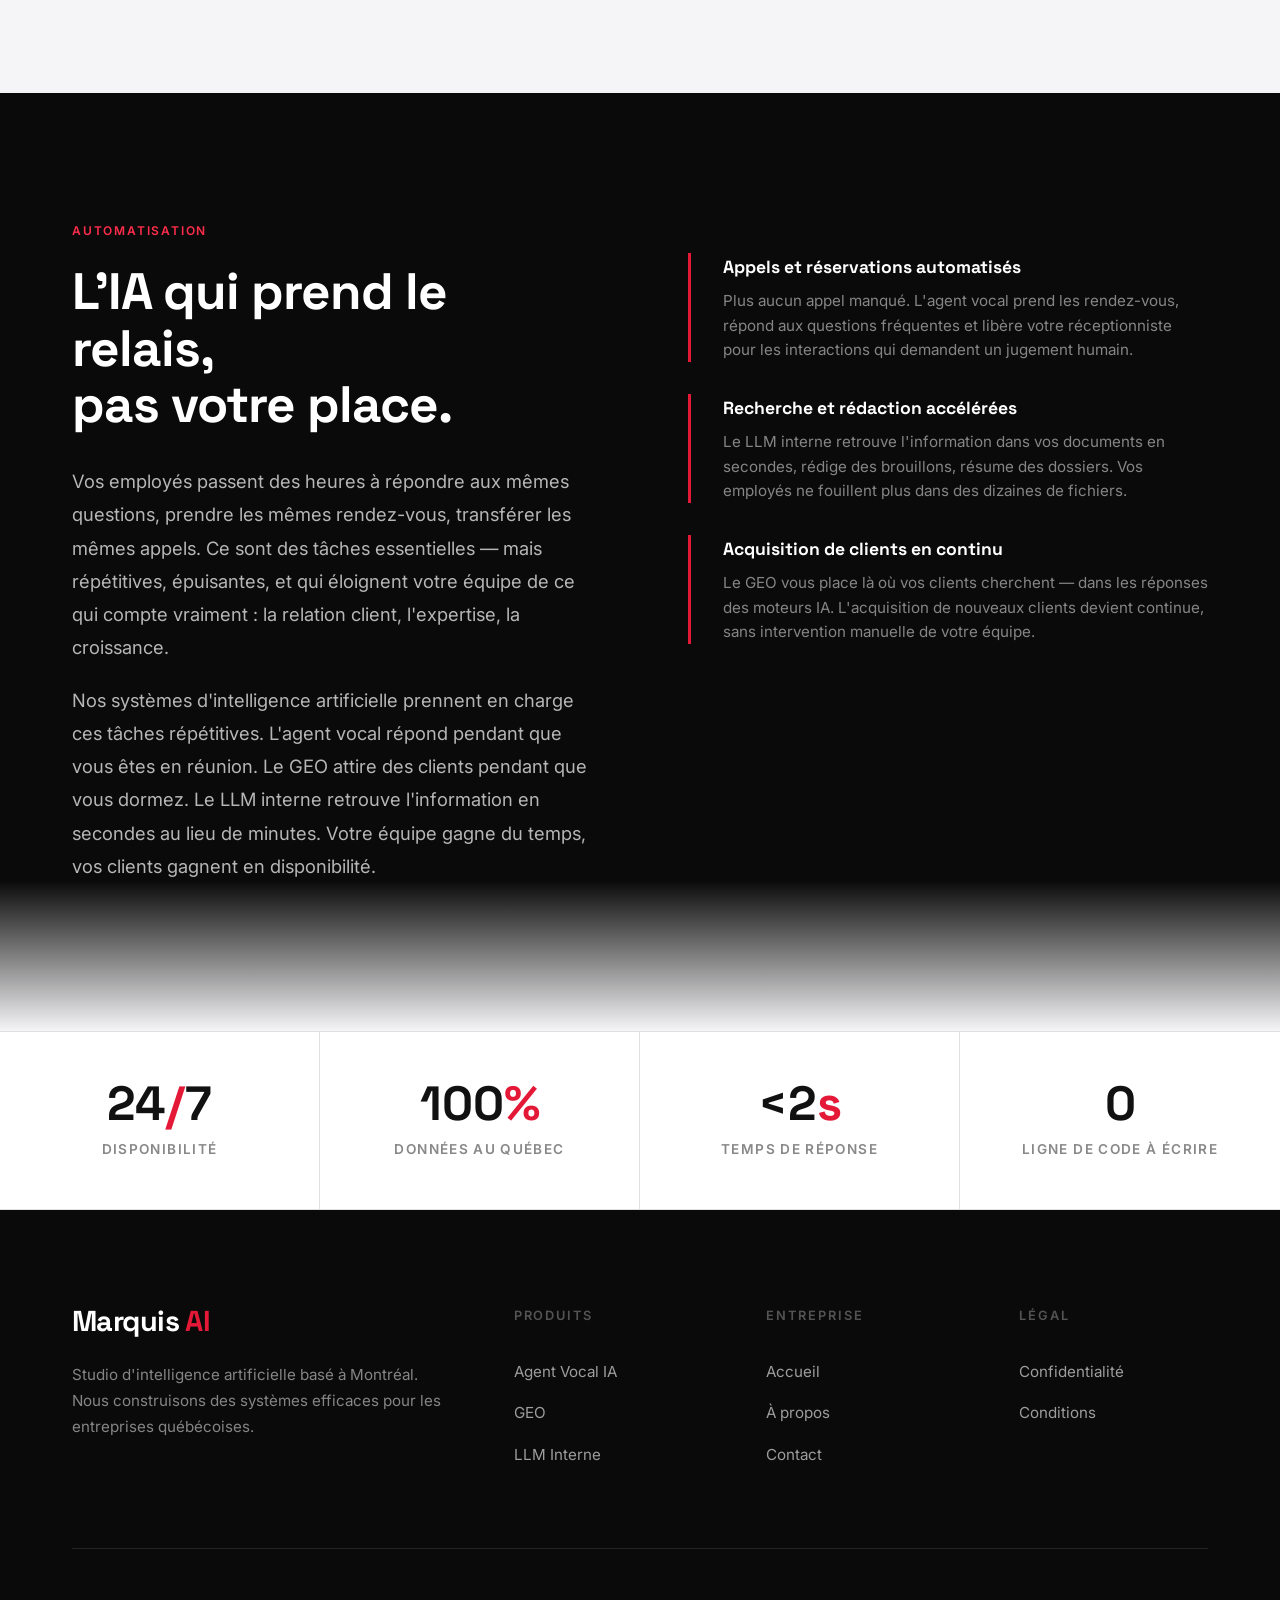
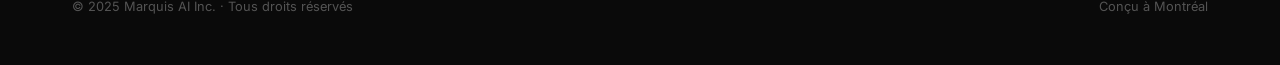
==== commit b3ffb7d7: "Add files via upload" ====
--- a/index.html
+++ b/index.html
@@ -18,7 +18,7 @@
   --text-secondary: #555555;
   --text-muted: #888888;
   --border: #E0E0E0;
-  --accent: #E31937; /* Rouge dynamique mais professionnel */
+  --accent: #E31937;
   --accent-hover: #C41530;
   --accent-dark-bg: #FF2D4B;
   --transition: 0.35s cubic-bezier(0.4, 0, 0.2, 1);
@@ -41,10 +41,8 @@
 img { max-width: 100%; display: block; }
 ::selection { background: var(--accent); color: #fff; }
 
-/* --- Layout --- */
 .container { max-width: 1200px; margin: 0 auto; padding: 0 2rem; }
 
-/* --- Typography --- */
 h1, h2, h3 { font-family: 'Space Grotesk', sans-serif; font-weight: 700; line-height: 1.1; letter-spacing: -0.02em; }
 h1 { font-size: clamp(3rem, 6vw, 5rem); margin-bottom: 2rem; }
 h2 { font-size: clamp(2rem, 4vw, 3.2rem); margin-bottom: 1.5rem; }
@@ -52,7 +50,6 @@
 p { color: var(--text-secondary); margin-bottom: 1.25rem; }
 .mono { font-family: 'Inter', monospace; font-size: 0.75rem; font-weight: 600; text-transform: uppercase; letter-spacing: 0.15em; color: var(--accent); }
 
-/* --- Buttons --- */
 .btn {
   display: inline-flex; align-items: center; gap: 0.6rem;
   padding: 1rem 2rem; border-radius: 0px; font-size: 0.9rem; font-weight: 600;
@@ -72,18 +69,38 @@
   transition: background var(--transition), border-color var(--transition);
 }
 .nav.dark-mode { background: rgba(10, 10, 10, 0.95); border-color: rgba(255,255,255,0.1); }
-.nav.dark-mode .nav-links a, .nav.dark-mode .nav-logo { color: var(--text-light); }
-.nav.dark-mode .nav-links a:hover, .nav.dark-mode .nav-links a.active { color: var(--accent-dark-bg); }
+.nav.dark-mode .nav-links > a, .nav.dark-mode .nav-logo, .nav.dark-mode .dropdown-toggle { color: var(--text-light); }
+.nav.dark-mode .nav-links > a:hover, .nav.dark-mode .nav-links > a.active, .nav.dark-mode .dropdown-toggle:hover { color: var(--accent-dark-bg); }
+.nav.dark-mode .dropdown-menu { background: var(--bg-dark); border-color: rgba(255,255,255,0.1); }
+.nav.dark-mode .dropdown-menu a { color: rgba(255,255,255,0.7); }
+.nav.dark-mode .dropdown-menu a:hover { color: #fff; background: rgba(255,255,255,0.05); }
 
 .nav-inner { display: flex; justify-content: space-between; align-items: center; height: 72px; }
-.nav-logo { font-family: 'Space Grotesk', sans-serif; font-weight: 700; font-size: 1.2rem; display: flex; align-items: center; gap: 0.5rem; color: var(--text); }
+.nav-logo { font-family: 'Space Grotesk', sans-serif; font-weight: 700; font-size: 1.2rem; display: flex; align-items: center; gap: 0.25rem; color: var(--text); }
 .nav-logo span { color: var(--accent); }
-.nav-links { display: flex; gap: 2.5rem; }
-.nav-links a { font-size: 0.9rem; color: var(--text-secondary); font-weight: 500; position: relative; }
-.nav-links a::after { content: ''; position: absolute; bottom: -4px; left: 0; width: 0; height: 2px; background: var(--accent); transition: width var(--transition); }
-.nav-links a:hover, .nav-links a.active { color: var(--text); }
-.nav-links a.active::after, .nav-links a:hover::after { width: 100%; }
+.nav-links { display: flex; gap: 2.5rem; align-items: center; }
+.nav-links > a { font-size: 0.9rem; color: var(--text-secondary); font-weight: 500; position: relative; }
+.nav-links > a::after { content: ''; position: absolute; bottom: -4px; left: 0; width: 0; height: 2px; background: var(--accent); transition: width var(--transition); }
+.nav-links > a:hover, .nav-links > a.active { color: var(--text); }
+.nav-links > a.active::after, .nav-links > a:hover::after { width: 100%; }
 .nav-cta { margin-left: 1rem; }
+
+/* Dropdown */
+.dropdown { position: relative; }
+.dropdown-toggle { font-size: 0.9rem; color: var(--text-secondary); font-weight: 500; display: flex; align-items: center; gap: 0.5rem; background: none; border: none; cursor: pointer; font-family: 'Inter', sans-serif; position: relative; }
+.dropdown-toggle::after { content: '▾'; font-size: 0.7rem; transition: transform var(--transition); }
+.dropdown:hover .dropdown-toggle::after { transform: rotate(180deg); }
+.dropdown:hover .dropdown-toggle { color: var(--text); }
+.dropdown-menu {
+  position: absolute; top: 100%; left: -1rem; min-width: 240px;
+  background: var(--bg-card); border: 1px solid var(--border);
+  box-shadow: 0 10px 30px rgba(0,0,0,0.1);
+  opacity: 0; visibility: hidden; transform: translateY(10px);
+  transition: all var(--transition); padding: 0.5rem 0; margin-top: 1rem; z-index: 999;
+}
+.dropdown:hover .dropdown-menu { opacity: 1; visibility: visible; transform: translateY(0); }
+.dropdown-menu a { display: block; padding: 0.85rem 1.5rem; font-size: 0.9rem; color: var(--text-secondary); transition: all 0.2s ease; }
+.dropdown-menu a:hover { background: var(--bg); color: var(--text); padding-left: 2rem; }
 
 /* --- Page System --- */
 .page { display: none; opacity: 0; transform: translateY(20px); transition: opacity 0.5s ease, transform 0.5s ease; padding-top: 72px; min-height: 100vh; }
@@ -122,9 +139,20 @@
 .trust-num span { color: var(--accent); }
 .trust-label { font-size: 0.85rem; color: var(--text-muted); text-transform: uppercase; letter-spacing: 0.1em; font-weight: 600;}
 
+/* --- Mission Section --- */
+.mission-section { padding: 8rem 0; background: var(--bg-dark); color: var(--text-light); position: relative; overflow: hidden; }
+.mission-section::after { content: ''; position: absolute; bottom: 0; left: 0; width: 100%; height: 150px; background: linear-gradient(to top, var(--bg), transparent); pointer-events: none; }
+.mission-grid { display: grid; grid-template-columns: 1fr 1fr; gap: 6rem; position: relative; z-index: 2; }
+.mission-text p { color: rgba(255,255,255,0.7); font-size: 1.15rem; line-height: 1.8; }
+.mission-values { display: flex; flex-direction: column; gap: 2rem; margin-top: 2rem; }
+.value-item { border-left: 3px solid var(--accent); padding-left: 2rem; }
+.value-item h4 { font-family: 'Space Grotesk', sans-serif; color: #fff; font-size: 1.1rem; margin-bottom: 0.5rem; }
+.value-item p { color: rgba(255,255,255,0.5); font-size: 0.95rem; margin: 0; }
+
 /* --- Product Pages --- */
 .prod-hero { padding: 6rem 0 5rem; background: var(--bg-dark); color: var(--text-light); margin-top: -72px; padding-top: calc(72px + 4rem); position: relative; }
 .prod-hero::before { content: ''; position: absolute; bottom: 0; left: 0; right: 0; height: 150px; background: linear-gradient(to top, var(--bg), transparent); pointer-events: none; z-index: 1;}
+.prod-hero.no-fade::before { display: none; }
 .prod-hero-grid { display: grid; grid-template-columns: 1fr 1fr; gap: 4rem; align-items: center; position: relative; z-index: 2; }
 .prod-hero h1 { margin-bottom: 1.5rem; }
 .prod-hero p { color: rgba(255,255,255,0.7); font-size: 1.1rem; }
@@ -142,6 +170,17 @@
 .feature-list li:hover { background: #fafafa; }
 .feature-list li strong { color: var(--text); font-weight: 600; display: block; margin-bottom: 0.2rem; }
 .check { color: var(--accent); font-weight: 800; font-size: 1.2rem; flex-shrink: 0; margin-top: 2px; }
+
+/* --- FAQ Section --- */
+.faq-section { background: var(--bg-card); border-top: 1px solid var(--border); padding: 6rem 0; }
+.faq-list { max-width: 900px; margin: 0 auto; }
+.faq-item { border-bottom: 1px solid var(--border); }
+.faq-question { width: 100%; background: none; border: none; padding: 2rem 0; font-family: 'Inter', sans-serif; font-size: 1.05rem; font-weight: 600; color: var(--text); text-align: left; cursor: pointer; display: flex; justify-content: space-between; align-items: center; transition: color var(--transition); }
+.faq-question:hover { color: var(--accent); }
+.faq-icon { font-size: 1.5rem; font-weight: 300; transition: transform var(--transition); color: var(--accent); }
+.faq-item.active .faq-icon { transform: rotate(45deg); }
+.faq-answer { max-height: 0; overflow: hidden; transition: max-height 0.4s ease, padding 0.4s ease; }
+.faq-answer p { padding: 0 0 2rem 0; color: var(--text-secondary); line-height: 1.7; }
 
 /* --- Contact Page --- */
 .contact-section { padding: 6rem 0 10rem; }
@@ -178,7 +217,7 @@
   .product-card:hover { transform: none; }
   .trust-strip { grid-template-columns: 1fr 1fr; }
   .trust-item { border-bottom: 1px solid var(--border); }
-  .prod-hero-grid, .details-grid, .contact-grid { grid-template-columns: 1fr; gap: 3rem; }
+  .prod-hero-grid, .details-grid, .contact-grid, .mission-grid { grid-template-columns: 1fr; gap: 3rem; }
   .footer-grid { grid-template-columns: 1fr 1fr; gap: 2rem; }
   .footer-bottom { flex-direction: column; gap: 1rem; }
   .form-row { grid-template-columns: 1fr; }
@@ -190,12 +229,19 @@
 <!-- Navigation -->
 <nav class="nav" id="mainNav">
   <div class="container nav-inner">
-    <a href="#" class="nav-logo" data-page="home">Marquis<span>.</span></a>
+    <a href="#" class="nav-logo" data-page="home">Marquis <span>AI</span></a>
     <div class="nav-links">
       <a href="#" data-page="home" class="active">Accueil</a>
-      <a href="#" data-page="voice">Agent Vocal</a>
-      <a href="#" data-page="geo">GEO</a>
-      <a href="#" data-page="llm">LLM Interne</a>
+      <div class="dropdown">
+        <button class="dropdown-toggle">Produits</button>
+        <div class="dropdown-menu">
+          <a href="#" data-page="voice">Agent Vocal IA</a>
+          <a href="#" data-page="geo">GEO (Moteurs IA)</a>
+          <a href="#" data-page="llm">LLM Interne</a>
+        </div>
+      </div>
+      <a href="#" data-page="about">À propos</a>
+      <a href="#" data-page="contact">Contact</a>
     </div>
     <a href="#" data-page="contact" class="btn btn-primary nav-cta">Démo gratuite</a>
   </div>
@@ -207,7 +253,7 @@
 <div id="page-home" class="page active visible">
   <section class="hero">
     <div class="container">
-      <p class="mono" style="margin-bottom: 2rem;">Studio d'IA · Montréal · 2025</p>
+      <p class="mono" style="margin-bottom: 2rem;">Studio d'IA · Montréal</p>
       <h1>L'IA qui travaille <br><span class="accent">pour votre entreprise.</span></h1>
       <p class="hero-sub">Nous concevons des systèmes d'intelligence artificielle qui répondent à vos clients, optimisent votre visibilité dans les moteurs IA, et sécurisent vos données. Sans jargon, sans retard.</p>
       <div style="display: flex; gap: 1.5rem; flex-wrap: wrap;">
@@ -257,6 +303,36 @@
     </div>
   </section>
 
+  <!-- Automatisation Section (remplace l'ancienne mission) -->
+  <section class="mission-section">
+    <div class="container">
+      <div class="mission-grid">
+        <div>
+          <p class="mono" style="margin-bottom: 1.5rem; color: var(--accent-dark-bg);">Automatisation</p>
+          <h2 style="color: #fff; margin-bottom: 2rem;">L'IA qui prend le relais,<br>pas votre place.</h2>
+          <div class="mission-text">
+            <p>Vos employés passent des heures à répondre aux mêmes questions, prendre les mêmes rendez-vous, transférer les mêmes appels. Ce sont des tâches essentielles — mais répétitives, épuisantes, et qui éloignent votre équipe de ce qui compte vraiment : la relation client, l'expertise, la croissance.</p>
+            <p>Nos systèmes d'intelligence artificielle prennent en charge ces tâches répétitives. L'agent vocal répond pendant que vous êtes en réunion. Le GEO attire des clients pendant que vous dormez. Le LLM interne retrouve l'information en secondes au lieu de minutes. Votre équipe gagne du temps, vos clients gagnent en disponibilité.</p>
+          </div>
+        </div>
+        <div class="mission-values">
+          <div class="value-item">
+            <h4>Appels et réservations automatisés</h4>
+            <p>Plus aucun appel manqué. L'agent vocal prend les rendez-vous, répond aux questions fréquentes et libère votre réceptionniste pour les interactions qui demandent un jugement humain.</p>
+          </div>
+          <div class="value-item">
+            <h4>Recherche et rédaction accélérées</h4>
+            <p>Le LLM interne retrouve l'information dans vos documents en secondes, rédige des brouillons, résume des dossiers. Vos employés ne fouillent plus dans des dizaines de fichiers.</p>
+          </div>
+          <div class="value-item">
+            <h4>Acquisition de clients en continu</h4>
+            <p>Le GEO vous place là où vos clients cherchent — dans les réponses des moteurs IA. L'acquisition de nouveaux clients devient continue, sans intervention manuelle de votre équipe.</p>
+          </div>
+        </div>
+      </div>
+    </div>
+  </section>
+
   <div class="trust-strip">
     <div class="trust-item"><span class="trust-num">24<span>/</span>7</span><span class="trust-label">Disponibilité</span></div>
     <div class="trust-item"><span class="trust-num">100<span>%</span></span><span class="trust-label">Données au Québec</span></div>
@@ -266,6 +342,87 @@
 </div>
 
 <!-- ========================================== -->
+<!-- PAGE: À PROPOS -->
+<!-- ========================================== -->
+<div id="page-about" class="page">
+  <section class="prod-hero no-fade" style="padding-bottom: 2rem;">
+    <div class="container">
+      <div class="prod-hero-grid">
+        <div>
+          <p class="mono" style="margin-bottom: 1.5rem;">À propos</p>
+          <h1>Studio d'IA<br>montréalais.</h1>
+          <p>Marquis AI est un studio d'intelligence artificielle basé à Montréal, dédié aux entreprises québécoises. Nous concevons, déployons et maintenons des systèmes d'IA qui travaillent en silence, derrière les opérations de nos clients.</p>
+          <a href="#" data-page="contact" class="btn btn-primary">Travailler avec nous</a>
+        </div>
+      </div>
+    </div>
+  </section>
+
+  <!-- Mission (déplacée depuis l'accueil) -->
+  <section class="mission-section" style="padding-top: 2rem;">
+    <div class="container">
+      <div class="mission-grid">
+        <div>
+          <p class="mono" style="margin-bottom: 1.5rem; color: var(--accent-dark-bg);">Notre mission</p>
+          <h2 style="color: #fff; margin-bottom: 2rem;">Rendre l'IA invisible et indispensable.</h2>
+          <div class="mission-text">
+            <p>Nous croyons que l'intelligence artificielle devrait disparaître derrière l'efficacité qu'elle apporte. Un client qui appelle ne doit pas savoir qu'il parle à une machine — il doit seulement sentir qu'il a été compris, rapidement, poliment, correctement.</p>
+            <p>Nous sommes basés à Montréal et nous servons exclusivement les entreprises du Québec. Notre rôle n'est pas de vous impressionner avec de la technologie, mais de vous aider à grandir sans complexifier vos opérations.</p>
+          </div>
+        </div>
+        <div class="mission-values">
+          <div class="value-item">
+            <h4>Efficacité avant tout</h4>
+            <p>Si un système ne résout pas un problème concret, nous ne le déployons pas. Pas de gadgets, uniquement des résultats mesurables.</p>
+          </div>
+          <div class="value-item">
+            <h4>Souveraineté des données</h4>
+            <p>Vos données appartiennent à votre entreprise. Nous ne les revendons pas, ne les partageons pas, et ne les hébergeons jamais à l'extérieur du Québec sans votre consentement explicite.</p>
+          </div>
+          <div class="value-item">
+            <h4>Accessibilité B2B</h4>
+            <p>L'IA n'est pas réservée aux grandes corporations. Nos solutions sont conçues pour les PME, les cliniques, les restaurants et les cabinets professionnels.</p>
+          </div>
+        </div>
+      </div>
+    </div>
+  </section>
+
+  <!-- Approche -->
+  <section class="prod-content">
+    <div class="container">
+      <div class="details-grid">
+        <div>
+          <div class="detail-block">
+            <h3>Notre approche</h3>
+            <p>Nous ne vendons pas de produits, nous résolvons des problèmes. Chaque engagement commence par une analyse approfondie de vos opérations : où sont les goulots d'étranglement, où sont les tâches répétitives, où sont les opportunités d'automatisation. Ensuite seulement, nous proposons une solution — et ce n'est pas toujours la même.</p>
+          </div>
+          <div class="detail-block">
+            <h3>Pourquoi Montréal</h3>
+            <p>Montréal est l'un des pôles mondiaux de la recherche en intelligence artificielle. Nous recrutons parmi les meilleurs talents de l'Université de Montréal, McGill et Polytechnique. Mais notre ancrage local ne signifie pas du localisme : nous déployons des technologies à la pointe mondiale, adaptées au contexte québécois.</p>
+          </div>
+          <div class="detail-block">
+            <h3>Notre engagement</h3>
+            <p>Nous restons après l'installation. Un système d'IA n'est pas un produit qu'on livre et qu'on oublie — c'est un outil qui apprend, qui s'ajuste, qui évolue avec votre entreprise. Notre accompagnement est continu, transparent et sans frais cachés.</p>
+          </div>
+        </div>
+        <div>
+          <h3 style="margin-bottom: 1.5rem; font-size: 1.4rem;">Nos principes</h3>
+          <ul class="feature-list">
+            <li><span class="check">+</span> <div><strong>Écoute avant action</strong>Une journée d'observation dans votre entreprise avant toute proposition.</div></li>
+            <li><span class="check">+</span> <div><strong>Déploiement rapide</strong>Des semaines, pas des mois. Vos opérations ne s'arrêtent pas.</div></li>
+            <li><span class="check">+</span> <div><strong>Transparence totale</strong>Vous comprenez chaque composante de ce que vous achetez.</div></li>
+            <li><span class="check">+</span> <div><strong>Support continu</strong>Nous restons présents bien après la mise en service.</div></li>
+            <li><span class="check">+</span> <div><strong>Données souveraines</strong>Tout reste au Québec. Conforme à la Loi 25.</div></li>
+            <li><span class="check">+</span> <div><strong>Prix honnêtes</strong>Pas de frais cachés, pas de verrouillage contractuel.</div></li>
+          </ul>
+        </div>
+      </div>
+    </div>
+  </section>
+</div>
+
+<!-- ========================================== -->
 <!-- PAGE: AGENT VOCAL -->
 <!-- ========================================== -->
 <div id="page-voice" class="page">
@@ -291,7 +448,7 @@
             <p>Chaque appel manqué est un client perdu. Les entreprises québécoises perdent des milliers de dollars parce qu'elles ne peuvent pas répondre au téléphone pendant les heures de pointe, les lunchs ou en dehors des heures d'ouverture. La croissance souffre d'un goulot d'étranglement évitable.</p>
           </div>
           <div class="detail-block">
-            <h3>La solution Marquis</h3>
+            <h3>La solution Marquis AI</h3>
             <p>Notre agent vocal répond instantanément. Il est formé spécifiquement sur vos services, vos tarifs et vos horaires. Il prend les réservations en temps réel, envoie un SMS de confirmation et transfère uniquement les cas complexes à votre équipe. Vous ne perdez plus jamais une opportunité.</p>
           </div>
         </div>
@@ -309,6 +466,26 @@
       </div>
     </div>
   </section>
+
+  <!-- FAQ Voice -->
+  <section class="faq-section">
+    <div class="container">
+      <p class="mono" style="margin-bottom: 1rem;">Questions fréquentes</p>
+      <h2>FAQ : Agent Vocal IA</h2>
+      <div class="faq-list" style="margin-top: 3rem;">
+        <div class="faq-item"><button class="faq-question">L'agent vocal sonne-t-il comme un robot ?<span class="faq-icon">+</span></button><div class="faq-answer"><p>Non. Nous utilisons les modèles de synthèse vocale les plus avancés du marché. La voix est naturelle, fluide, et gère les intonations. La plupart de vos clients ne remarqueront pas qu'ils parlent à une IA, surtout lors d'interactions courtes comme la prise de rendez-vous.</p></div></div>
+        <div class="faq-item"><button class="faq-question">Est-ce que ça fonctionne en français québécois ?<span class="faq-icon">+</span></button><div class="faq-answer"><p>Absolument. Le modèle est entraîné et ajusté pour comprendre les accents, les expressions et le vocabulaire spécifiques au Québec (ex: "dépanneur", "blonde", etc.). Il répond également parfaitement en anglais si le client commute de langue en plein appel.</p></div></div>
+        <div class="faq-item"><button class="faq-question">Combien de temps prend l'installation ?<span class="faq-icon">+</span></button><div class="faq-answer"><p>Généralement entre 3 et 7 jours ouvrables. Cela inclut l'analyse de vos processus actuels, la configuration de l'agent, l'intégration à votre système de réservation et les tests en conditions réelles avant le lancement.</p></div></div>
+        <div class="faq-item"><button class="faq-question">Que se passe-t-il si le client a une question très complexe ?<span class="faq-icon">+</span></button><div class="faq-answer"><p>L'agent est programmé pour reconnaître ses limites. Si la demande dépasse son champ d'action (ex: urgence médicale, demande technique très spécifique), il transfère immédiatement l'appel à un humain de votre équipe de manière transparente.</p></div></div>
+        <div class="faq-item"><button class="faq-question">Dois-je changer mon numéro de téléphone ?<span class="faq-icon">+</span></button><div class="faq-answer"><p>Dans la grande majorité des cas, non. Nous nous branchons directement sur votre ligne téléphonique existante (ou votre système VoIP actuel) via un transfert d'appel ou une intégration SIP. Vos clients continuent d'appeler votre numéro habituel.</p></div></div>
+        <div class="faq-item"><button class="faq-question">Est-ce compatible avec mon CRM (ex: Jobber, Mindbody, Cliniko) ?<span class="faq-icon">+</span></button><div class="faq-answer"><p>Oui. Nous avons des intégrations prêtes à l'emploi pour les CRM les plus populaires. Si vous utilisez un système sur mesure ou moins connu, notre équipe technique créera le pont nécessaire via API.</p></div></div>
+        <div class="faq-item"><button class="faq-question">Comment sont gérées les données des appels ?<span class="faq-icon">+</span></button><div class="faq-answer"><p>Les appels sont traités et stockés sur des serveurs canadiens. Les transcriptions et les enregistrements (si activés) sont chiffrés. Nous sommes conformes à la Loi 25 sur la protection des données privées au Québec.</p></div></div>
+        <div class="faq-item"><button class="faq-question">Quel est le retour sur investissement (ROI) typique ?<span class="faq-icon">+</span></button><div class="faq-answer"><p>Le ROI se mesure dès le premier mois. Si vous ratez actuellement 20 appels par semaine représentant 1000$ de chiffre d'affaires, le système se paie souvent en quelques jours. Nos clients constatent en moyenne une augmentation de 30 à 40% de leurs captures de leads.</p></div></div>
+        <div class="faq-item"><button class="faq-question">Y a-t-il des frais cachés ?<span class="faq-icon">+</span></button><div class="faq-answer"><p>Non. Nous fonctionnons avec un modèle d'abonnement mensuel transparent qui inclut l'utilisation, la maintenance, les mises à jour de l'IA et le support. Les coûts des appels téléphoniques (si applicables selon votre opérateur) sont les seuls frais externes.</p></div></div>
+        <div class="faq-item"><button class="faq-question">Peut-on couper le système la nuit ou la fin de semaine ?<span class="faq-icon">+</span></button><div class="faq-answer"><p>C'est vous qui décidez. L'agent peut être actif 24/7, ou uniquement pendant vos heures de fermeture, ou encore uniquement quand votre ligne principale est occupée. La configuration horaire est totalement flexible.</p></div></div>
+      </div>
+    </div>
+  </section>
 </div>
 
 <!-- ========================================== -->
@@ -355,6 +532,26 @@
       </div>
     </div>
   </section>
+
+  <!-- FAQ GEO -->
+  <section class="faq-section">
+    <div class="container">
+      <p class="mono" style="margin-bottom: 1rem;">Questions fréquentes</p>
+      <h2>FAQ : GEO (Moteurs IA)</h2>
+      <div class="faq-list" style="margin-top: 3rem;">
+        <div class="faq-item"><button class="faq-question">Quelle est la différence entre le SEO et le GEO ?<span class="faq-icon">+</span></button><div class="faq-answer"><p>Le SEO (Search Engine Optimization) optimise votre site pour apparaître dans les résultats de recherche traditionnels (les liens bleus). Le GEO (Generative Engine Optimization) optimise votre contenu pour qu'il soit lu, compris et cité comme source par les modèles d'IA comme ChatGPT, Perplexity ou Google AI Overviews.</p></div></div>
+        <div class="faq-item"><button class="faq-question">Est-ce que le GEO remplace mon agence SEO ?<span class="faq-icon">+</span></button><div class="faq-answer"><p>Pas nécessairement. Le GEO complète le SEO traditionnel. Cependant, comme le trafic "Zero-Click" (les réponses directes de l'IA) prend de plus en plus de place, le GEO devient indispensable pour capter cette nouvelle partie du marché. Nous pouvons travailler en synergie avec votre agence SEO actuelle.</p></div></div>
+        <div class="faq-item"><button class="faq-question">Comment ChatGPT choisit-il les entreprises qu'il cite ?<span class="faq-icon">+</span></button><div class="faq-answer"><p>Les LLMs s'appuient sur la pertinence, la autorité de domaine, la structuration des données (Schema.org), et les mentions sur des sites de confiance (presse, annuaires majeurs, forums). Notre travail consiste à aligner votre présence web avec ces critères algorithmiques.</p></div></div>
+        <div class="faq-item"><button class="faq-question">Combien de temps faut-il pour voir des résultats ?<span class="faq-icon">+</span></button><div class="faq-answer"><p>Contrairement au SEO qui peut prendre 6 à 12 mois, les premiers résultats en GEO apparaissent souvent entre 4 et 8 semaines. Les moteurs IA mettent à jour leur base de connaissances plus régulièrement que les index de recherche classiques.</p></div></div>
+        <div class="faq-item"><button class="faq-question">Pouvez-vous garantir que mon entreprise sera citée par ChatGPT ?<span class="faq-icon">+</span></button><div class="faq-answer"><p>Aucun consultant sérieux peut garantir une citation à 100%, car les algorithmes des LLMs sont propriétaires et changent régulièrement. Cependant, nous pouvons garantir une amélioration drastique de votre "signal de confiance" et de votre indexabilité, ce qui se traduit par des citations mesurables dans la grande majorité des cas.</p></div></div>
+        <div class="faq-item"><button class="faq-question">Faut-il avoir un site web pour faire du GEO ?<span class="faq-icon">+</span></button><div class="faq-answer"><p>Oui, un site web structuré est la base. Si vous n'en avez pas, nous pouvons le créer. Si vous en avez un, nous allons le retravailler en profondeur (architecture, balises, contenus) pour qu'il devienne une "proie facile" pour les crawlers d'IA.</p></div></div>
+        <div class="faq-item"><button class="faq-question">Est-ce que ça fonctionne pour une entreprise locale uniquement ?<span class="faq-icon">+</span></button><div class="faq-answer"><p>Le GEO est particulièrement puissant pour le local (ex: "Meilleur avocat immobilier à Montréal"), mais il fonctionne aussi pour des expertises niches. Si vous répondez à une question spécifique que les utilisateurs posent aux IA, vous serez cité.</p></div></div>
+        <div class="faq-item"><button class="faq-question">Comment mesurez-vous les résultats ?<span class="faq-icon">+</span></button><div class="faq-answer"><p>Nous utilisons des outils d'analyse sémantique qui interrogent les différents modèles d'IA (OpenAI, Anthropic, Google) avec des requêtes ciblées liées à votre secteur. Nous produisons un rapport mensuel indiquant votre taux de citation, votre positionnement par rapport aux concurrents, et l'évolution de votre autorité.</p></div></div>
+        <div class="faq-item"><button class="faq-question">Qu'est-ce que Google AI Overviews (SGE) ?<span class="faq-icon">+</span></button><div class="faq-answer"><p>C'est la nouvelle interface de Google qui génère une réponse rédigée par IA en haut des résultats de recherche, avant même les premiers liens. Être cité dans ce "résumé" est devenu le Saint-Graal du référencement moderne, et c'est le cœur de notre service GEO.</p></div></div>
+        <div class="faq-item"><button class="faq-question">Quel est l'investissement requis pour le GEO ?<span class="faq-icon">+</span></button><div class="faq-answer"><p>L'investissement dépend de votre point de départ (audit initial) et de la compétitivité de votre secteur. Nous proposons des forfaits d'optimisation initiale, suivis d'un abonnement mensuel de maintenance et de suivi de positions pour vous assurer de rester cité.</p></div></div>
+      </div>
+    </div>
+  </section>
 </div>
 
 <!-- ========================================== -->
@@ -383,7 +580,7 @@
             <p>Les cabinets d'avocats, les cliniques et les firmes de comptabilité ne peuvent pas envoyer des informations confidentielles à des services tiers. Les risques juridiques et de conformité avec la Loi 25 au Québec sont trop élevés. L'IA devient un risque au lieu d'un atout.</p>
           </div>
           <div class="detail-block">
-            <h3>L'infrastructure Marquis</h3>
+            <h3>L'infrastructure Marquis AI</h3>
             <p>Nous déployons un modèle de langage open-source performant, connecté à votre réseau local ou cloud privé. Vos employés peuvent interroger vos documents, rédiger ou résumer des dossiers, avec une sécurité absolue et une interface aussi simple que ChatGPT.</p>
           </div>
         </div>
@@ -401,6 +598,26 @@
       </div>
     </div>
   </section>
+
+  <!-- FAQ LLM -->
+  <section class="faq-section">
+    <div class="container">
+      <p class="mono" style="margin-bottom: 1rem;">Questions fréquentes</p>
+      <h2>FAQ : LLM Interne</h2>
+      <div class="faq-list" style="margin-top: 3rem;">
+        <div class="faq-item"><button class="faq-question">Pourquoi ne pas simplement utiliser ChatGPT Enterprise ?<span class="faq-icon">+</span></button><div class="faq-answer"><p>ChatGPT Enterprise garantit qu'OpenAI n'entraîne pas de modèles sur vos données, mais vos données transitent tout de même par leurs serveurs américains. Pour des cabinets juridiques ou des cliniques soumises à la Loi 25 (et aux lois fédérales sur la santé), ce niveau de risque est souvent jugé inacceptable. Notre solution garde les données physiquement chez vous.</p></div></div>
+        <div class="faq-item"><button class="faq-question">L'IA interne est-elle aussi intelligente que ChatGPT ?<span class="faq-icon">+</span></button><div class="faq-answer"><p>Les modèles open-source modernes (comme Llama 3 ou Mistral) ont des performances qui se rapprochent énormément de GPT-4, surtout pour des tâches spécialisées. De plus, comme nous le connectons directement à VOS documents (RAG), il vous répondra souvent avec plus de précision et de pertinence sur vos propres dossiers qu'un modèle généraliste.</p></div></div>
+        <div class="faq-item"><button class="faq-question">De quel matériel (hardware) avons-nous besoin ?<span class="faq-icon">+</span></button><div class="faq-answer"><p>Cela dépend du volume d'utilisation. Pour une petite équipe, un serveur local robuste (coût d'environ 3000$-5000$) suffit. Pour des centaines d'utilisateurs, une infrastructure cloud privé (ex: AWS VPC, Azure Private) est préférable. Nous faisons l'audit matériel gratuit lors de la première rencontre.</p></div></div>
+        <div class="faq-item"><button class="faq-question">Comment l'IA accède-t-elle à nos documents internes ?<span class="faq-icon">+</span></button><div class="faq-answer"><p>Nous utilisons une technique appelée RAG (Retrieval-Augmented Generation). Vos documents (PDF, Word, Excel, bases de données) sont indexés de manière sécurisée sur votre serveur. Quand un employé pose une question, l'IA cherche la réponse dans ces documents et la formule, sans jamais envoyer le document lui-même à l'extérieur.</p></div></div>
+        <div class="faq-item"><button class="faq-question">Est-ce difficile à utiliser pour mes employés ?<span class="faq-icon">+</span></button><div class="faq-answer"><p>Absolument pas. Nous fournissons une interface web identique à celle de ChatGPT. Si vos employés savent utiliser ChatGPT sur leur téléphone, ils sauront utiliser votre LLM interne. La courbe d'apprentissage est quasi nulle.</p></div></div>
+        <div class="faq-item"><button class="faq-question">Qui a accès au système ?<span class="faq-icon">+</span></button><div class="faq-answer"><p>Vous contrôlez l'accès totalement. Nous intégrons le système à votre annuaire d'entreprise (Active Directory, Microsoft Entra ID, etc.). Vous décidez qui peut l'utiliser, qui peut voir quels documents, et nous mettons en place des logs d'accès inviolables.</p></div></div>
+        <div class="faq-item"><button class="faq-question">Combien de temps prend le déploiement ?<span class="faq-icon">+</span></button><div class="faq-answer"><p>En moyenne 2 à 4 semaines. Cela inclut l'installation des serveurs, la configuration du modèle, l'indexation de votre base de documents initiale, les tests de sécurité et la formation de votre équipe. Nous assurons ensuite le support continu.</p></div></div>
+        <div class="faq-item"><button class="faq-question">Peut-on l'utiliser pour rédiger des documents officiels ?<span class="faq-icon">+</span></button><div class="faq-answer"><p>Oui. Vous pouvez créer des "prompts" (commandes) pré-configurés pour standardiser la rédaction de contrats, de lettres de suivi, de résumés de dossiers ou de notes cliniques. L'IA s'assurera de respecter le ton et le format exigés par votre entreprise.</p></div></div>
+        <div class="faq-item"><button class="faq-question">Est-ce que le système peut être mis à jour avec de nouvelles informations ?<span class="faq-icon">+</span></button><div class="faq-answer"><p>Oui, en temps réel. Si vous ajoutez un nouveau PDF dans le dossier surveillé, il est indexé automatiquement en quelques secondes et devient une source de connaissance pour l'IA sans aucune intervention technique de votre part.</p></div></div>
+        <div class="faq-item"><button class="faq-question">La Loi 25 est-elle vraiment respectée avec cette solution ?<span class="faq-icon">+</span></button><div class="faq-answer"><p>Oui, c'en est l'objectif premier. Puisque les données ne sortent pas de votre infrastructure physique ou cloud privé localisé au Canada, vous respectez les principes de minimisation des données et de localisation exigés par la Loi 25. Nous fournissons d'ailleurs une documentation technique prête pour un audit de conformité.</p></div></div>
+      </div>
+    </div>
+  </section>
 </div>
 
 <!-- ========================================== -->
@@ -416,20 +633,12 @@
       <div class="contact-grid">
         <div class="contact-info">
           <div class="contact-info-item">
-            <label>Studio</label>
-            <p>514, rue Saint-Denis<br>Montréal, Québec H2J 2K9</p>
-          </div>
-          <div class="contact-info-item">
             <label>Téléphone</label>
-            <p>+1 (514) 555-0142</p>
+            <p>514 883 3756</p>
           </div>
           <div class="contact-info-item">
             <label>Courriel</label>
-            <p>bonjour@marquis-ai.ca</p>
-          </div>
-          <div class="contact-info-item">
-            <label>Heures</label>
-            <p>Lundi — Vendredi<br>9h à 18h (HNE)</p>
+            <p>marquisai@gmail.com</p>
           </div>
         </div>
 
@@ -438,26 +647,26 @@
             <div class="form-row">
               <div class="form-group">
                 <label>Nom complet</label>
-                <input type="text" class="form-control" required>
+                <input type="text" name="nom" class="form-control" required>
               </div>
               <div class="form-group">
                 <label>Entreprise</label>
-                <input type="text" class="form-control" required>
+                <input type="text" name="entreprise" class="form-control" required>
               </div>
             </div>
             <div class="form-row">
               <div class="form-group">
                 <label>Courriel</label>
-                <input type="email" class="form-control" required>
+                <input type="email" name="courriel" class="form-control" required>
               </div>
               <div class="form-group">
                 <label>Téléphone</label>
-                <input type="tel" class="form-control">
+                <input type="tel" name="telephone" class="form-control">
               </div>
             </div>
             <div class="form-group full">
               <label>Service intéressé</label>
-              <select class="form-control" required>
+              <select name="service" class="form-control" required>
                 <option value="">— Sélectionner —</option>
                 <option value="voice">Agent Vocal IA</option>
                 <option value="geo">GEO (Moteurs IA)</option>
@@ -467,7 +676,7 @@
             </div>
             <div class="form-group full">
               <label>Message</label>
-              <textarea class="form-control" placeholder="Décrivez brièvement votre défi principal..."></textarea>
+              <textarea name="message" class="form-control" placeholder="Décrivez brièvement votre défi principal..."></textarea>
             </div>
             <button type="submit" class="btn btn-primary" style="width: 100%; justify-content: center;" id="submitBtn">Envoyer la demande</button>
           </form>
@@ -482,7 +691,7 @@
   <div class="container">
     <div class="footer-grid">
       <div>
-        <h2 style="color: #fff; font-size: 1.8rem; margin-bottom: 1.5rem;">Marquis<span style="color: var(--accent);">.</span></h2>
+        <h2 style="color: #fff; font-size: 1.8rem; margin-bottom: 1.5rem;">Marquis <span style="color: var(--accent);">AI</span></h2>
         <p>Studio d'intelligence artificielle basé à Montréal. Nous construisons des systèmes efficaces pour les entreprises québécoises.</p>
       </div>
       <div>
@@ -497,6 +706,7 @@
         <h4>Entreprise</h4>
         <ul>
           <li><a href="#" data-page="home">Accueil</a></li>
+          <li><a href="#" data-page="about">À propos</a></li>
           <li><a href="#" data-page="contact">Contact</a></li>
         </ul>
       </div>
@@ -515,56 +725,39 @@
   </div>
 </footer>
 
-<!-- Reliable Client-Side Router -->
+<!-- Router & Interactions -->
 <script>
   document.addEventListener('DOMContentLoaded', () => {
-    // Get all elements that trigger navigation
     const navTriggers = document.querySelectorAll('[data-page]');
     const pages = document.querySelectorAll('.page');
     const nav = document.getElementById('mainNav');
     let currentPageId = 'home';
 
     function navigateTo(pageId) {
-      // Prevent duplicate navigations
       if (pageId === currentPageId) return;
       currentPageId = pageId;
 
       const targetPage = document.getElementById('page-' + pageId);
       if (!targetPage) return;
 
-      // Update Nav Active State
-      document.querySelectorAll('.nav-links a').forEach(l => l.classList.remove('active'));
-      const activeLink = document.querySelector(`.nav-links [data-page="${pageId}"]`);
+      document.querySelectorAll('.nav-links > a').forEach(l => l.classList.remove('active'));
+      const activeLink = document.querySelector(`.nav-links > a[data-page="${pageId}"]`);
       if (activeLink) activeLink.classList.add('active');
 
-      // Handle Nav styling based on page background
-      if (pageId === 'home') {
-        nav.classList.add('dark-mode');
-      } else {
-        nav.classList.remove('dark-mode');
-      }
-
-      // Fade out current page
+      if (pageId === 'home' || pageId === 'about') { nav.classList.add('dark-mode'); } 
+      else { nav.classList.remove('dark-mode'); }
+
       const activePage = document.querySelector('.page.visible');
       if (activePage) {
         activePage.classList.remove('visible');
-        
-        // Wait for fade out, then switch
         setTimeout(() => {
           pages.forEach(p => p.classList.remove('active'));
           targetPage.classList.add('active');
-          
-          // Force reflow to restart CSS transition
           void targetPage.offsetWidth; 
-          
-          // Fade in new page
           targetPage.classList.add('visible');
-          
-          // Scroll to top instantly
           window.scrollTo({ top: 0, behavior: 'instant' });
-        }, 300); // Match CSS transition duration
+        }, 300);
       } else {
-        // Fallback if no page is currently visible
         pages.forEach(p => p.classList.remove('active'));
         targetPage.classList.add('active');
         void targetPage.offsetWidth;
@@ -573,48 +766,117 @@
       }
     }
 
-    // Attach click events to ALL links with data-page
     navTriggers.forEach(trigger => {
       trigger.addEventListener('click', (e) => {
         e.preventDefault();
-        const pageId = trigger.getAttribute('data-page');
-        navigateTo(pageId);
+        navigateTo(trigger.getAttribute('data-page'));
       });
     });
 
-    // Initialize dark mode for home page
+    // FAQ Accordion
+    document.querySelectorAll('.faq-question').forEach(button => {
+      button.addEventListener('click', () => {
+        const item = button.parentElement;
+        const answer = item.querySelector('.faq-answer');
+        const isActive = item.classList.contains('active');
+
+        // Close all in the same list
+        item.closest('.faq-list').querySelectorAll('.faq-item').forEach(i => {
+          i.classList.remove('active');
+          i.querySelector('.faq-answer').style.maxHeight = null;
+        });
+
+        // Open clicked if it wasn't active
+        if (!isActive) {
+          item.classList.add('active');
+          answer.style.maxHeight = answer.scrollHeight + "px";
+        }
+      });
+    });
+
     nav.classList.add('dark-mode');
-  });
-
-  // Form Handling
-  document.getElementById('contactForm').addEventListener('submit', function(e) {
-    e.preventDefault();
-    const btn = document.getElementById('submitBtn');
-    const originalText = btn.innerText;
-    btn.innerText = 'Envoi en cours...';
-    btn.disabled = true;
-    btn.style.opacity = '0.7';
-    btn.style.cursor = 'not-allowed';
-
-    setTimeout(() => {
-      btn.innerText = '✓ Demande envoyée avec succès';
-      btn.style.background = '#16a34a';
-      btn.style.borderColor = '#16a34a';
-      btn.style.opacity = '1';
-      btn.style.cursor = 'default';
+
+    // Form Handling with Email and SMS notifications
+    const form = document.getElementById('contactForm');
+    form.addEventListener('submit', async function(e) {
+      e.preventDefault();
+      const btn = document.getElementById('submitBtn');
+      const originalText = btn.innerText;
       
-      setTimeout(() => {
-        btn.innerText = originalText;
-        btn.disabled = false;
-        btn.style.background = '';
-        btn.style.borderColor = '';
-        btn.style.opacity = '';
-        btn.style.cursor = '';
-        this.reset();
-      }, 2500);
-    }, 1200);
+      btn.innerText = 'Envoi en cours...';
+      btn.disabled = true;
+      btn.style.opacity = '0.7';
+      btn.style.cursor = 'not-allowed';
+
+      const formData = new FormData(form);
+      const data = Object.fromEntries(formData);
+
+      try {
+        // 1. Envoi de l'email (via FormSubmit - service gratuit sans backend)
+        // Vous recevrez un email de confirmation lors de la toute première soumission pour activer le service.
+        const emailResponse = await fetch('https://formsubmit.co/ajax/pierreoliviermarquis49@gmail.com', {
+          method: 'POST',
+          headers: { 'Content-Type': 'application/json', 'Accept': 'application/json' },
+          body: JSON.stringify({
+            ...data,
+            _subject: "Nouveau message depuis le site Marquis AI"
+          })
+        });
+
+        if (!emailResponse.ok) throw new Error('Échec de l\'envoi email');
+
+        // 2. Envoi du SMS (Nécessite un webhook Zapier ou Make.com)
+        // Pour recevoir un SMS sur votre téléphone (514 883 3756) :
+        // 1. Créez un compte gratuit sur Make.com ou Zapier.
+        // 2. Créez un scénario avec un déclencheur "Webhook" (récupérez l'URL générée).
+        // 3. Ajoutez une action "Send SMS" (via Twilio ou votre fournisseur).
+        // 4. Remplacez l'URL ci-dessous par l'URL de votre webhook.
+        
+        const smsWebhookUrl = 'https://hook.us1.make.com/VOTRE_WEBHOOK_URL_ICI'; // REMPLACEZ CECI
+        if (!smsWebhookUrl.includes('VOTRE_WEBHOOK_URL_ICI')) {
+          await fetch(smsWebhookUrl, {
+            method: 'POST',
+            headers: { 'Content-Type': 'application/json' },
+            body: JSON.stringify({
+              phone: "5148833756",
+              message: `Nouveau lead Marquis AI!\nNom: ${data.nom}\nEntreprise: ${data.entreprise}\nService: ${data.service}`
+            })
+          });
+        }
+
+        btn.innerText = '✓ Demande envoyée avec succès';
+        btn.style.background = '#16a34a';
+        btn.style.borderColor = '#16a34a';
+        btn.style.opacity = '1';
+        btn.style.cursor = 'default';
+        
+        setTimeout(() => {
+          btn.innerText = originalText;
+          btn.disabled = false;
+          btn.style.background = '';
+          btn.style.borderColor = '';
+          btn.style.opacity = '';
+          btn.style.cursor = '';
+          form.reset();
+        }, 3000);
+
+      } catch (error) {
+        console.error('Erreur:', error);
+        btn.innerText = 'Erreur, veuillez réessayer';
+        btn.style.background = '#dc2626';
+        btn.style.borderColor = '#dc2626';
+        setTimeout(() => {
+          btn.innerText = originalText;
+          btn.disabled = false;
+          btn.style.background = '';
+          btn.style.borderColor = '';
+          btn.style.opacity = '';
+          btn.style.cursor = '';
+        }, 3000);
+      }
+    });
   });
 </script>
 
 </body>
-</html>
+</html>
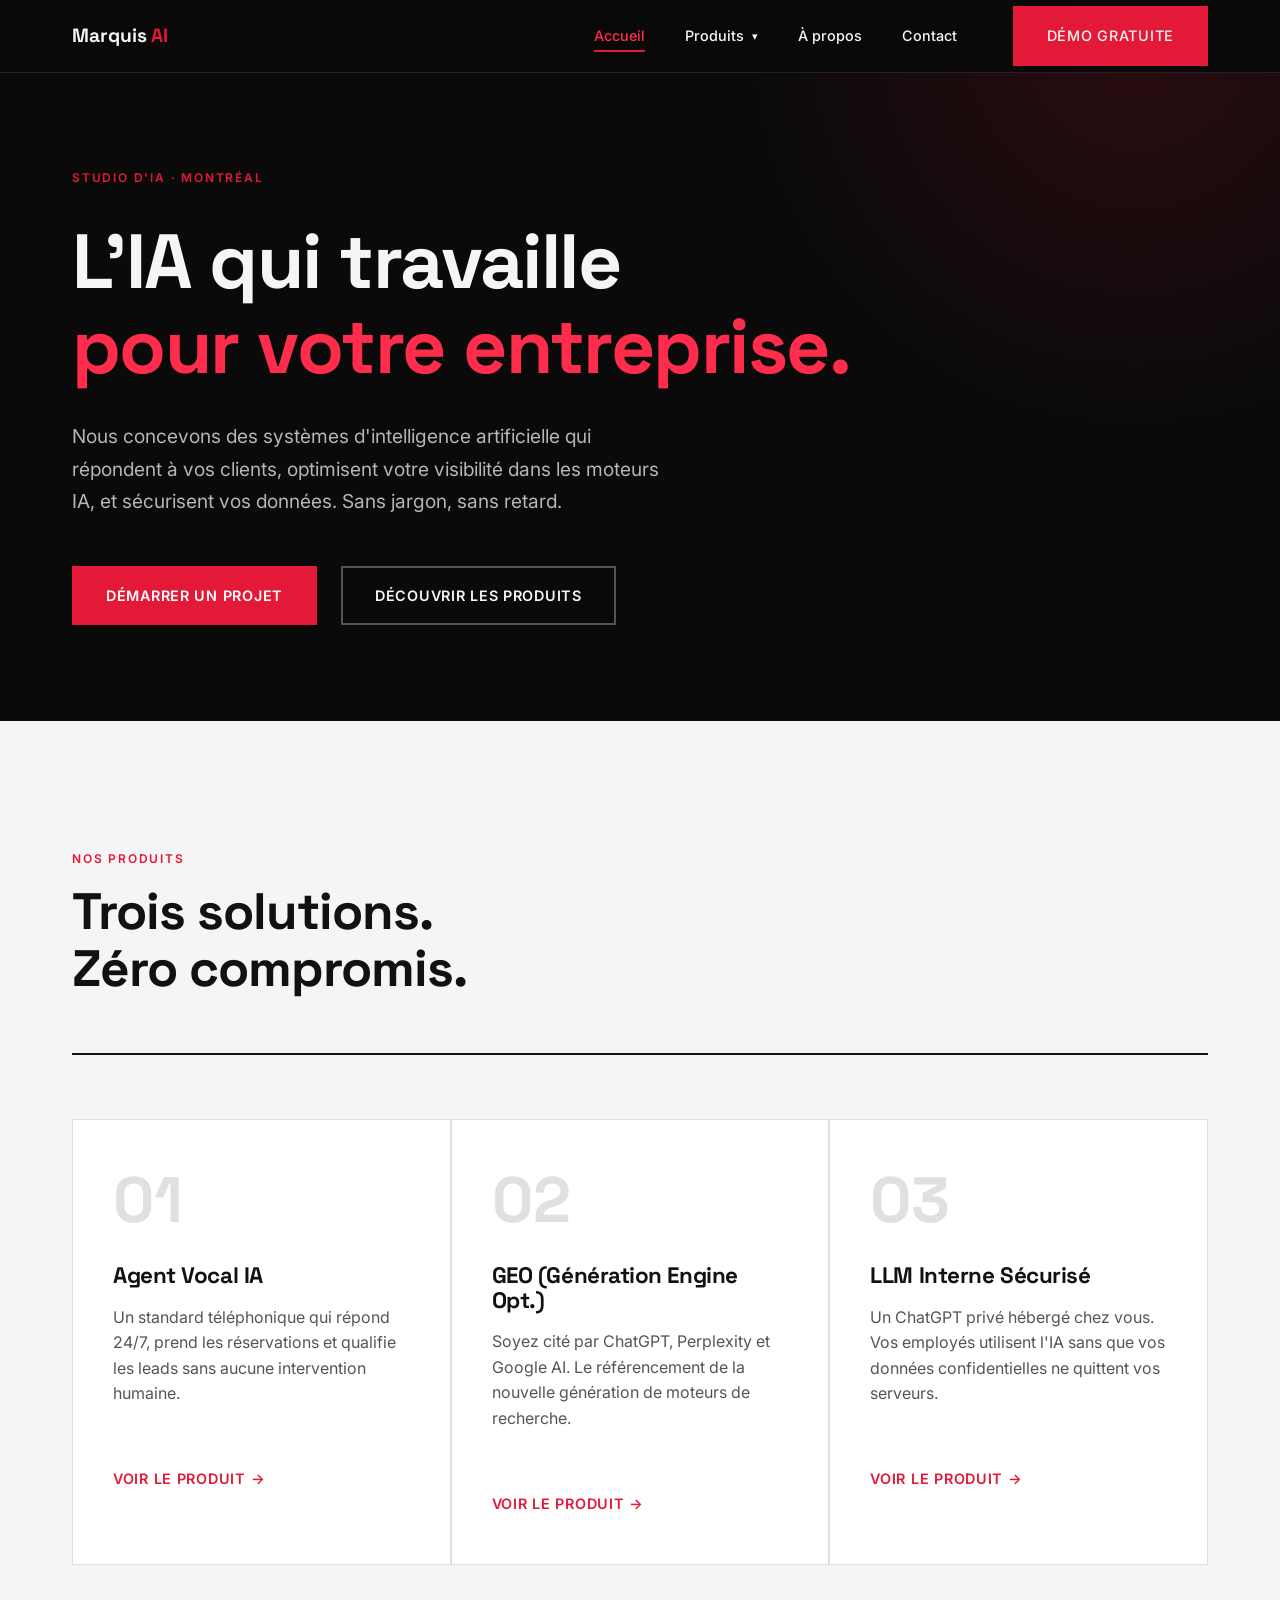
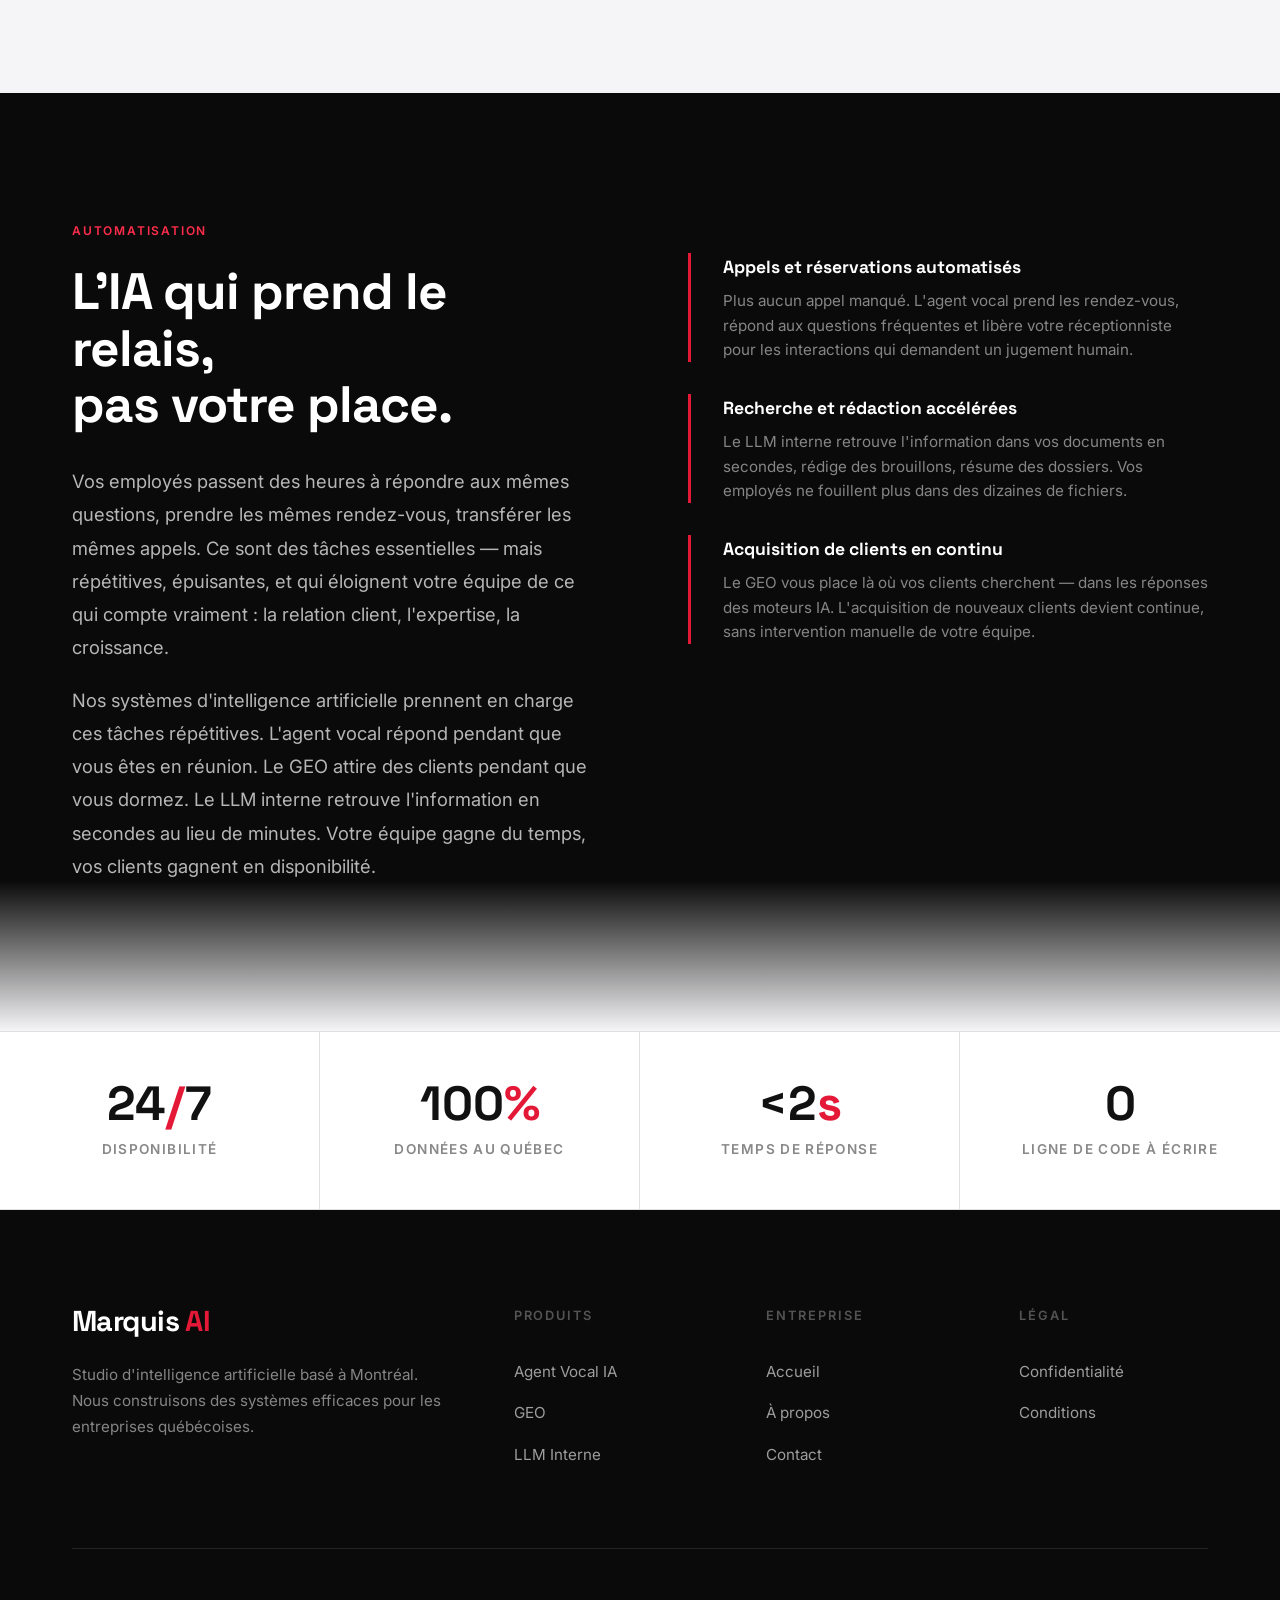
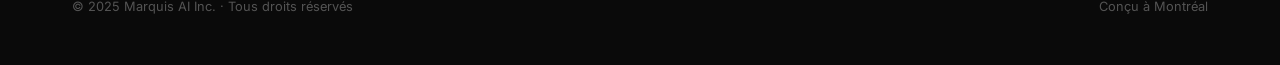
==== commit ff229920: "Add files via upload" ====
--- a/index.html
+++ b/index.html
@@ -74,6 +74,7 @@
 .nav.dark-mode .dropdown-menu { background: var(--bg-dark); border-color: rgba(255,255,255,0.1); }
 .nav.dark-mode .dropdown-menu a { color: rgba(255,255,255,0.7); }
 .nav.dark-mode .dropdown-menu a:hover { color: #fff; background: rgba(255,255,255,0.05); }
+.nav.dark-mode .hamburger span { background: var(--text-light); }
 
 .nav-inner { display: flex; justify-content: space-between; align-items: center; height: 72px; }
 .nav-logo { font-family: 'Space Grotesk', sans-serif; font-weight: 700; font-size: 1.2rem; display: flex; align-items: center; gap: 0.25rem; color: var(--text); }
@@ -84,6 +85,30 @@
 .nav-links > a:hover, .nav-links > a.active { color: var(--text); }
 .nav-links > a.active::after, .nav-links > a:hover::after { width: 100%; }
 .nav-cta { margin-left: 1rem; }
+
+/* Hamburger */
+.hamburger {
+  display: none;
+  flex-direction: column;
+  justify-content: space-around;
+  width: 28px;
+  height: 24px;
+  background: transparent;
+  border: none;
+  cursor: pointer;
+  padding: 0;
+  z-index: 101;
+}
+.hamburger span {
+  width: 100%;
+  height: 3px;
+  background: var(--text);
+  transition: all var(--transition);
+  transform-origin: center;
+}
+.hamburger.open span:nth-child(1) { transform: rotate(45deg) translate(6px, 6px); }
+.hamburger.open span:nth-child(2) { opacity: 0; }
+.hamburger.open span:nth-child(3) { transform: rotate(-45deg) translate(6px, -6px); }
 
 /* Dropdown */
 .dropdown { position: relative; }
@@ -212,7 +237,59 @@
 
 /* --- Responsive --- */
 @media (max-width: 900px) {
-  .nav-links { display: none; }
+  .nav-cta { display: none; }
+  .mobile-cta { display: inline-flex !important; width: 100%; justify-content: center; margin-top: 2rem; margin-left: 0; }
+  
+  .hamburger { display: flex; }
+  
+  .nav-links {
+    position: fixed;
+    top: 72px;
+    left: 0;
+    width: 100%;
+    height: calc(100vh - 72px);
+    background: var(--bg);
+    flex-direction: column;
+    align-items: flex-start;
+    padding: 3rem 2rem;
+    gap: 1.5rem;
+    transform: translateX(-100%);
+    display: flex;
+    transition: transform var(--transition);
+    z-index: 99;
+    overflow-y: auto;
+    border-top: 1px solid var(--border);
+  }
+  
+  .nav.dark-mode .nav-links { background: var(--bg-dark); border-color: rgba(255,255,255,0.1); }
+  
+  .nav-links.active { transform: translateX(0); }
+  
+  .nav-links > a, .nav.dark-mode .nav-links > a, .dropdown-toggle { 
+    font-size: 1.2rem; 
+    text-transform: uppercase; 
+    letter-spacing: 0.05em; 
+    padding: 0.5rem 0;
+    width: 100%;
+  }
+  
+  .dropdown { width: 100%; }
+  .dropdown-menu {
+    position: static;
+    opacity: 1;
+    visibility: visible;
+    transform: none;
+    box-shadow: none;
+    margin-top: 0.5rem;
+    padding: 0 0 0 1.5rem;
+    background: transparent;
+    border: none;
+    width: 100%;
+    display: none;
+  }
+  .dropdown.expanded .dropdown-menu { display: block; }
+  .dropdown-menu a { padding: 0.75rem 0; font-size: 1rem; }
+  
   .products-grid { grid-template-columns: 1fr; }
   .product-card:hover { transform: none; }
   .trust-strip { grid-template-columns: 1fr 1fr; }
@@ -230,10 +307,15 @@
 <nav class="nav" id="mainNav">
   <div class="container nav-inner">
     <a href="#" class="nav-logo" data-page="home">Marquis <span>AI</span></a>
-    <div class="nav-links">
+    <button class="hamburger" id="hamburgerBtn" aria-label="Menu">
+      <span></span>
+      <span></span>
+      <span></span>
+    </button>
+    <div class="nav-links" id="navLinksContainer">
       <a href="#" data-page="home" class="active">Accueil</a>
-      <div class="dropdown">
-        <button class="dropdown-toggle">Produits</button>
+      <div class="dropdown" id="dropdownContainer">
+        <button class="dropdown-toggle" id="dropdownToggle">Produits</button>
         <div class="dropdown-menu">
           <a href="#" data-page="voice">Agent Vocal IA</a>
           <a href="#" data-page="geo">GEO (Moteurs IA)</a>
@@ -242,8 +324,8 @@
       </div>
       <a href="#" data-page="about">À propos</a>
       <a href="#" data-page="contact">Contact</a>
-    </div>
-    <a href="#" data-page="contact" class="btn btn-primary nav-cta">Démo gratuite</a>
+      <a href="#" data-page="contact" class="btn btn-primary nav-cta mobile-cta">Démo gratuite</a>
+    </div>
   </div>
 </nav>
 
@@ -634,7 +716,7 @@
         <div class="contact-info">
           <div class="contact-info-item">
             <label>Téléphone</label>
-            <p>514 883 3756</p>
+            <p>514 883-3756</p>
           </div>
           <div class="contact-info-item">
             <label>Courriel</label>
@@ -731,6 +813,10 @@
     const navTriggers = document.querySelectorAll('[data-page]');
     const pages = document.querySelectorAll('.page');
     const nav = document.getElementById('mainNav');
+    const navLinksContainer = document.getElementById('navLinksContainer');
+    const hamburgerBtn = document.getElementById('hamburgerBtn');
+    const dropdownToggle = document.getElementById('dropdownToggle');
+    const dropdownContainer = document.getElementById('dropdownContainer');
     let currentPageId = 'home';
 
     function navigateTo(pageId) {
@@ -766,10 +852,18 @@
       }
     }
 
+    // Router click listener
     navTriggers.forEach(trigger => {
       trigger.addEventListener('click', (e) => {
         e.preventDefault();
         navigateTo(trigger.getAttribute('data-page'));
+        
+        // Close mobile menu if open
+        if (navLinksContainer.classList.contains('active')) {
+          navLinksContainer.classList.remove('active');
+          hamburgerBtn.classList.remove('open');
+          dropdownContainer.classList.remove('expanded');
+        }
       });
     });
 
@@ -792,6 +886,25 @@
           answer.style.maxHeight = answer.scrollHeight + "px";
         }
       });
+    });
+
+    // Mobile Menu Toggle
+    hamburgerBtn.addEventListener('click', () => {
+      navLinksContainer.classList.toggle('active');
+      hamburgerBtn.classList.toggle('open');
+      // Close dropdown when closing the main menu
+      if (!navLinksContainer.classList.contains('active')) {
+        dropdownContainer.classList.remove('expanded');
+      }
+    });
+
+    // Mobile Dropdown Toggle
+    dropdownToggle.addEventListener('click', (e) => {
+      if (window.innerWidth <= 900) {
+        e.preventDefault();
+        e.stopPropagation();
+        dropdownContainer.classList.toggle('expanded');
+      }
     });
 
     nav.classList.add('dark-mode');
@@ -813,7 +926,6 @@
 
       try {
         // 1. Envoi de l'email (via FormSubmit - service gratuit sans backend)
-        // Vous recevrez un email de confirmation lors de la toute première soumission pour activer le service.
         const emailResponse = await fetch('https://formsubmit.co/ajax/pierreoliviermarquis49@gmail.com', {
           method: 'POST',
           headers: { 'Content-Type': 'application/json', 'Accept': 'application/json' },
@@ -826,12 +938,6 @@
         if (!emailResponse.ok) throw new Error('Échec de l\'envoi email');
 
         // 2. Envoi du SMS (Nécessite un webhook Zapier ou Make.com)
-        // Pour recevoir un SMS sur votre téléphone (514 883 3756) :
-        // 1. Créez un compte gratuit sur Make.com ou Zapier.
-        // 2. Créez un scénario avec un déclencheur "Webhook" (récupérez l'URL générée).
-        // 3. Ajoutez une action "Send SMS" (via Twilio ou votre fournisseur).
-        // 4. Remplacez l'URL ci-dessous par l'URL de votre webhook.
-        
         const smsWebhookUrl = 'https://hook.us1.make.com/VOTRE_WEBHOOK_URL_ICI'; // REMPLACEZ CECI
         if (!smsWebhookUrl.includes('VOTRE_WEBHOOK_URL_ICI')) {
           await fetch(smsWebhookUrl, {
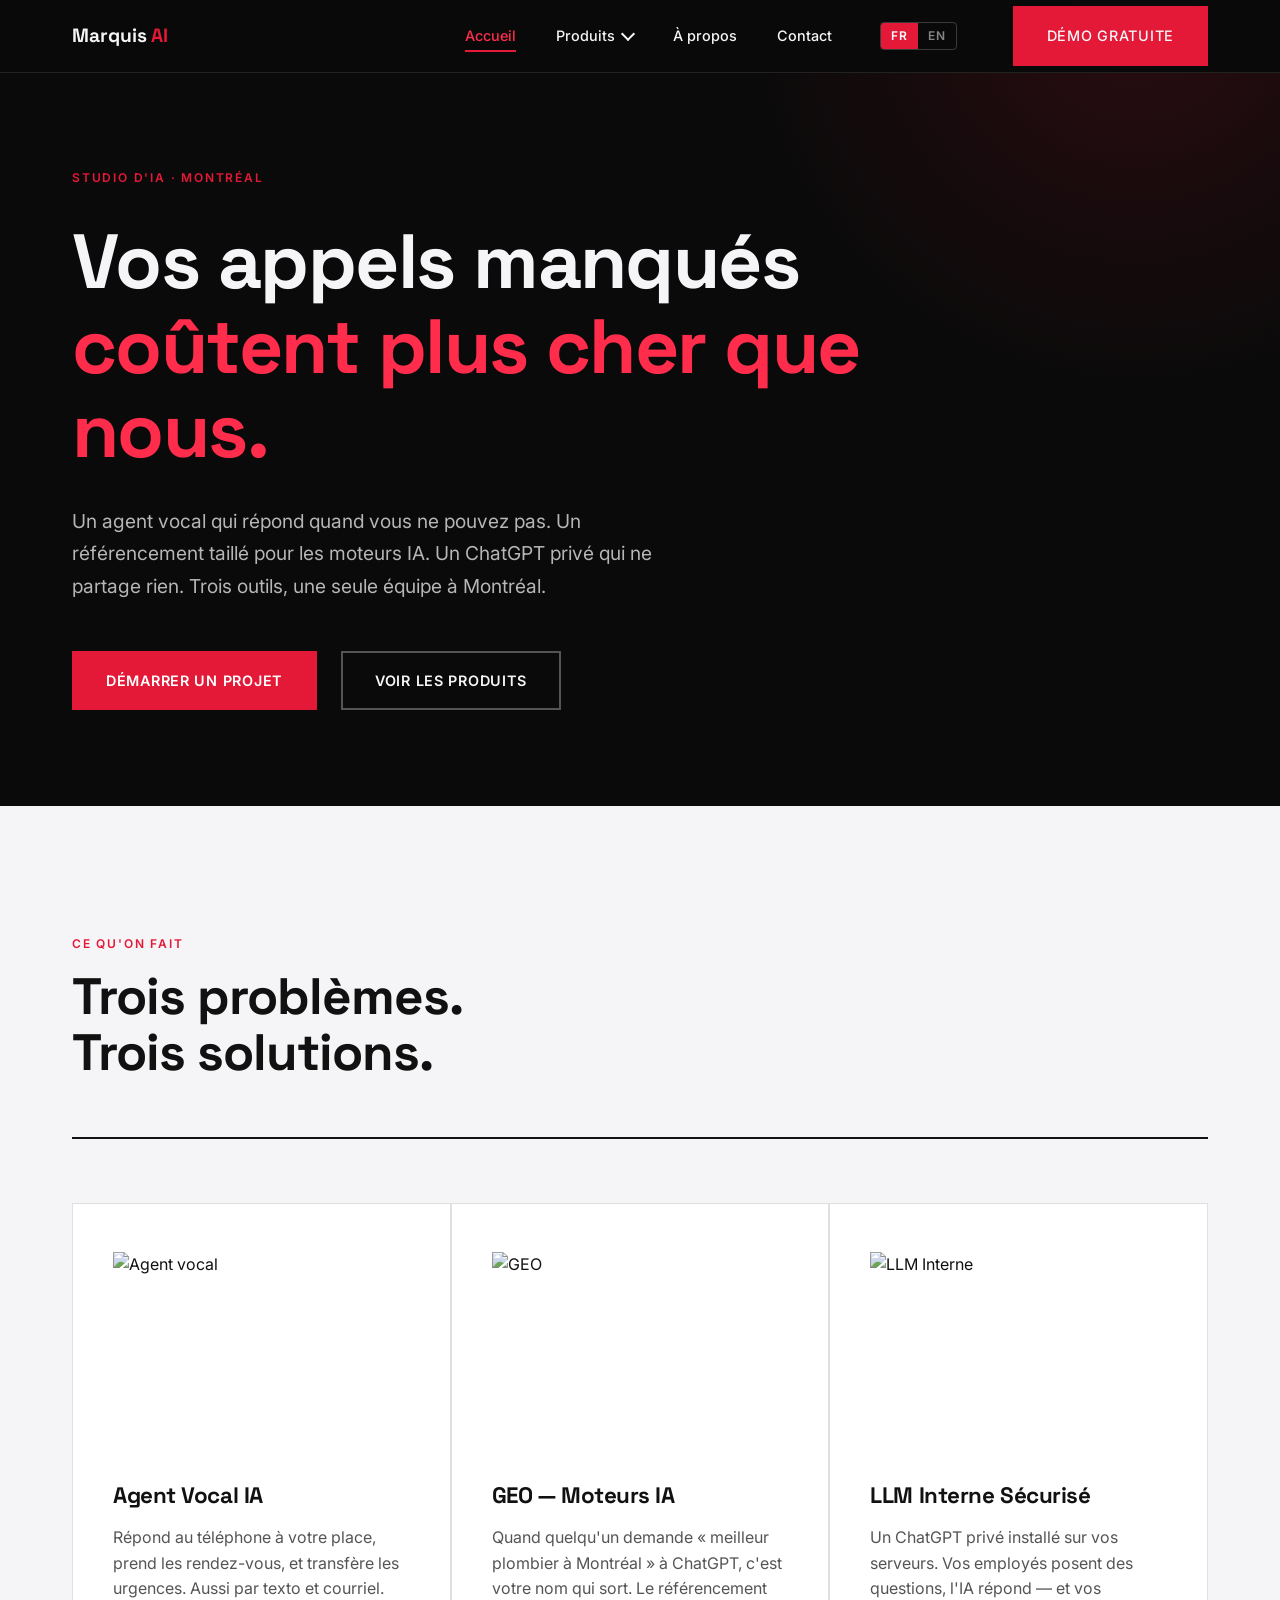
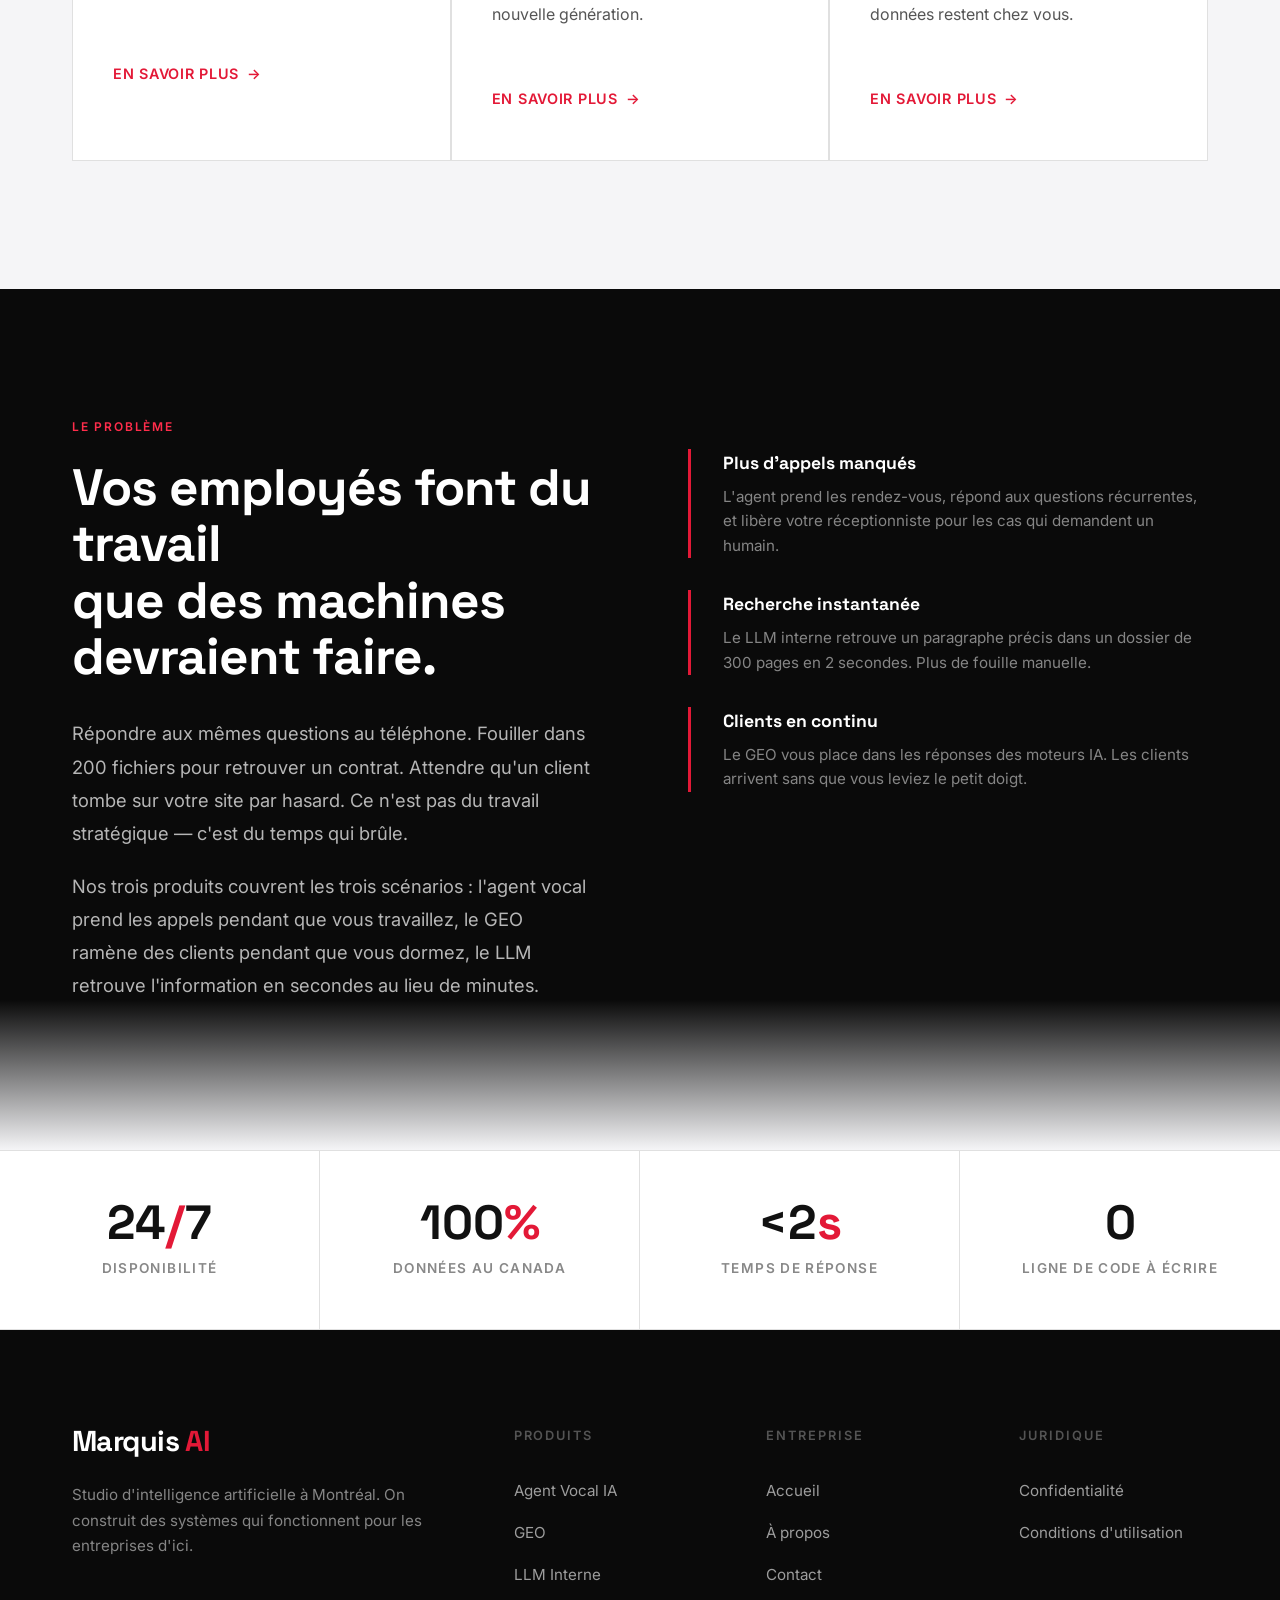
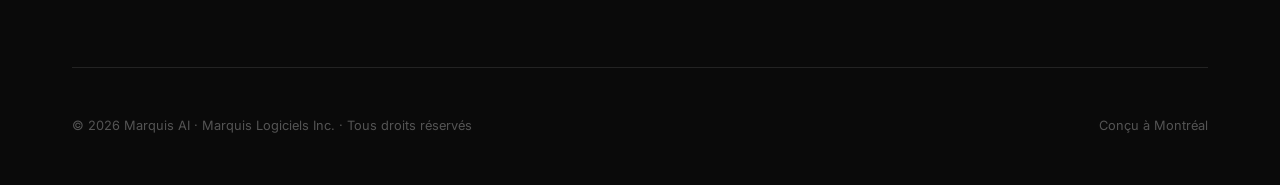
==== commit 9c954430: "geo audit" ====
--- a/index.html
+++ b/index.html
@@ -1,305 +1,18 @@
 <!DOCTYPE html>
 <html lang="fr">
 <head>
-<meta charset="UTF-8" />
-<meta name="viewport" content="width=device-width, initial-scale=1.0" />
-<title>Marquis AI — Intelligence artificielle pour entreprises québécoises</title>
-<meta name="description" content="Studio d'IA montréalais. Agent vocal, Optimisation pour moteurs génératifs (GEO), et LLM interne sécurisé." />
-<link rel="preconnect" href="https://fonts.googleapis.com" />
-<link rel="preconnect" href="https://fonts.gstatic.com" crossorigin />
-<link rel="stylesheet" href="https://fonts.googleapis.com/css2?family=Inter:wght@400;500;600;700;800&family=Space+Grotesk:wght@500;700&display=swap" />
-<style>
-:root {
-  --bg: #F5F5F7;
-  --bg-dark: #0A0A0A;
-  --bg-card: #FFFFFF;
-  --text: #111111;
-  --text-light: #F5F5F7;
-  --text-secondary: #555555;
-  --text-muted: #888888;
-  --border: #E0E0E0;
-  --accent: #E31937;
-  --accent-hover: #C41530;
-  --accent-dark-bg: #FF2D4B;
-  --transition: 0.35s cubic-bezier(0.4, 0, 0.2, 1);
-}
-
-* { margin: 0; padding: 0; box-sizing: border-box; }
-html { scroll-behavior: smooth; }
-
-body {
-  background: var(--bg);
-  color: var(--text);
-  font-family: 'Inter', sans-serif;
-  font-weight: 400;
-  line-height: 1.6;
-  -webkit-font-smoothing: antialiased;
-  overflow-x: hidden;
-}
-
-a { color: inherit; text-decoration: none; transition: color var(--transition); cursor: pointer; }
-img { max-width: 100%; display: block; }
-::selection { background: var(--accent); color: #fff; }
-
-.container { max-width: 1200px; margin: 0 auto; padding: 0 2rem; }
-
-h1, h2, h3 { font-family: 'Space Grotesk', sans-serif; font-weight: 700; line-height: 1.1; letter-spacing: -0.02em; }
-h1 { font-size: clamp(3rem, 6vw, 5rem); margin-bottom: 2rem; }
-h2 { font-size: clamp(2rem, 4vw, 3.2rem); margin-bottom: 1.5rem; }
-h3 { font-size: 1.4rem; margin-bottom: 1rem; }
-p { color: var(--text-secondary); margin-bottom: 1.25rem; }
-.mono { font-family: 'Inter', monospace; font-size: 0.75rem; font-weight: 600; text-transform: uppercase; letter-spacing: 0.15em; color: var(--accent); }
-
-.btn {
-  display: inline-flex; align-items: center; gap: 0.6rem;
-  padding: 1rem 2rem; border-radius: 0px; font-size: 0.9rem; font-weight: 600;
-  transition: all var(--transition); border: 2px solid transparent; cursor: pointer;
-  font-family: 'Inter', sans-serif; text-transform: uppercase; letter-spacing: 0.05em;
-}
-.btn-primary { background: var(--accent); color: #fff; border-color: var(--accent); }
-.btn-primary:hover { background: var(--accent-hover); border-color: var(--accent-hover); transform: translateY(-2px); box-shadow: 0 8px 20px rgba(227, 25, 55, 0.25); }
-.btn-secondary { background: transparent; color: var(--text); border-color: var(--text); }
-.btn-secondary:hover { background: var(--text); color: var(--bg); }
-
-/* --- Nav --- */
-.nav {
-  position: fixed; top: 0; left: 0; right: 0; z-index: 100;
-  background: rgba(245, 245, 247, 0.9); backdrop-filter: blur(16px);
-  border-bottom: 1px solid var(--border);
-  transition: background var(--transition), border-color var(--transition);
-}
-.nav.dark-mode { background: rgba(10, 10, 10, 0.95); border-color: rgba(255,255,255,0.1); }
-.nav.dark-mode .nav-links > a, .nav.dark-mode .nav-logo, .nav.dark-mode .dropdown-toggle { color: var(--text-light); }
-.nav.dark-mode .nav-links > a:hover, .nav.dark-mode .nav-links > a.active, .nav.dark-mode .dropdown-toggle:hover { color: var(--accent-dark-bg); }
-.nav.dark-mode .dropdown-menu { background: var(--bg-dark); border-color: rgba(255,255,255,0.1); }
-.nav.dark-mode .dropdown-menu a { color: rgba(255,255,255,0.7); }
-.nav.dark-mode .dropdown-menu a:hover { color: #fff; background: rgba(255,255,255,0.05); }
-.nav.dark-mode .hamburger span { background: var(--text-light); }
-
-.nav-inner { display: flex; justify-content: space-between; align-items: center; height: 72px; }
-.nav-logo { font-family: 'Space Grotesk', sans-serif; font-weight: 700; font-size: 1.2rem; display: flex; align-items: center; gap: 0.25rem; color: var(--text); }
-.nav-logo span { color: var(--accent); }
-.nav-links { display: flex; gap: 2.5rem; align-items: center; }
-.nav-links > a { font-size: 0.9rem; color: var(--text-secondary); font-weight: 500; position: relative; }
-.nav-links > a::after { content: ''; position: absolute; bottom: -4px; left: 0; width: 0; height: 2px; background: var(--accent); transition: width var(--transition); }
-.nav-links > a:hover, .nav-links > a.active { color: var(--text); }
-.nav-links > a.active::after, .nav-links > a:hover::after { width: 100%; }
-.nav-cta { margin-left: 1rem; }
-
-/* Hamburger */
-.hamburger {
-  display: none;
-  flex-direction: column;
-  justify-content: space-around;
-  width: 28px;
-  height: 24px;
-  background: transparent;
-  border: none;
-  cursor: pointer;
-  padding: 0;
-  z-index: 101;
-}
-.hamburger span {
-  width: 100%;
-  height: 3px;
-  background: var(--text);
-  transition: all var(--transition);
-  transform-origin: center;
-}
-.hamburger.open span:nth-child(1) { transform: rotate(45deg) translate(6px, 6px); }
-.hamburger.open span:nth-child(2) { opacity: 0; }
-.hamburger.open span:nth-child(3) { transform: rotate(-45deg) translate(6px, -6px); }
-
-/* Dropdown */
-.dropdown { position: relative; }
-.dropdown-toggle { font-size: 0.9rem; color: var(--text-secondary); font-weight: 500; display: flex; align-items: center; gap: 0.5rem; background: none; border: none; cursor: pointer; font-family: 'Inter', sans-serif; position: relative; }
-.dropdown-toggle::after { content: '▾'; font-size: 0.7rem; transition: transform var(--transition); }
-.dropdown:hover .dropdown-toggle::after { transform: rotate(180deg); }
-.dropdown:hover .dropdown-toggle { color: var(--text); }
-.dropdown-menu {
-  position: absolute; top: 100%; left: -1rem; min-width: 240px;
-  background: var(--bg-card); border: 1px solid var(--border);
-  box-shadow: 0 10px 30px rgba(0,0,0,0.1);
-  opacity: 0; visibility: hidden; transform: translateY(10px);
-  transition: all var(--transition); padding: 0.5rem 0; margin-top: 1rem; z-index: 999;
-}
-.dropdown:hover .dropdown-menu { opacity: 1; visibility: visible; transform: translateY(0); }
-.dropdown-menu a { display: block; padding: 0.85rem 1.5rem; font-size: 0.9rem; color: var(--text-secondary); transition: all 0.2s ease; }
-.dropdown-menu a:hover { background: var(--bg); color: var(--text); padding-left: 2rem; }
-
-/* --- Page System --- */
-.page { display: none; opacity: 0; transform: translateY(20px); transition: opacity 0.5s ease, transform 0.5s ease; padding-top: 72px; min-height: 100vh; }
-.page.active { display: block; }
-.page.visible { opacity: 1; transform: translateY(0); }
-
-/* --- Home Page --- */
-.hero { padding: 10rem 0 6rem; background: var(--bg-dark); color: var(--text-light); position: relative; overflow: hidden; margin-top: -72px; padding-top: calc(72px + 6rem); }
-.hero::before { content: ''; position: absolute; top: -50%; right: -20%; width: 800px; height: 800px; background: radial-gradient(circle, rgba(227,25,55,0.15) 0%, transparent 70%); pointer-events: none; }
-.hero h1 { max-width: 900px; }
-.hero h1 .accent { color: var(--accent-dark-bg); }
-.hero-sub { font-size: 1.2rem; max-width: 600px; color: rgba(255,255,255,0.7); margin-bottom: 3rem; line-height: 1.7; }
-.hero .btn-secondary { color: var(--text-light); border-color: rgba(255,255,255,0.3); }
-.hero .btn-secondary:hover { background: var(--text-light); color: var(--bg-dark); }
-
-.products-section { padding: 8rem 0; }
-.products-header { display: flex; justify-content: space-between; align-items: flex-end; margin-bottom: 4rem; border-bottom: 2px solid var(--text); padding-bottom: 2rem; }
-.products-grid { display: grid; grid-template-columns: repeat(3, 1fr); gap: 0; }
-.product-card {
-  background: var(--bg-card); border: 1px solid var(--border); 
-  padding: 3rem 2.5rem; transition: all var(--transition); display: flex; flex-direction: column; position: relative;
-}
-.product-card:hover { background: var(--bg-dark); color: var(--text-light); z-index: 2; transform: scale(1.02); box-shadow: 0 20px 40px rgba(0,0,0,0.15); }
-.product-card:hover .card-num { color: var(--accent-dark-bg); }
-.product-card:hover .card-link { color: var(--accent-dark-bg); }
-.product-card:hover p { color: rgba(255,255,255,0.6); }
-.card-num { font-family: 'Space Grotesk', sans-serif; font-size: 4rem; font-weight: 700; color: var(--border); margin-bottom: 2rem; line-height: 1; transition: color var(--transition); }
-.card-body { flex: 1; }
-.card-link { margin-top: 2.5rem; font-size: 0.9rem; font-weight: 600; color: var(--accent); display: inline-flex; align-items: center; gap: 0.5rem; text-transform: uppercase; letter-spacing: 0.05em; transition: all var(--transition); }
-.card-link:hover { gap: 1rem; }
-
-.trust-strip { display: grid; grid-template-columns: repeat(4, 1fr); border-top: 1px solid var(--border); border-bottom: 1px solid var(--border); background: var(--bg-card); }
-.trust-item { padding: 3rem 2rem; border-right: 1px solid var(--border); text-align: center; }
-.trust-item:last-child { border-right: none; }
-.trust-num { font-family: 'Space Grotesk', sans-serif; font-size: 3rem; font-weight: 700; color: var(--text); display: block; line-height: 1; margin-bottom: 0.5rem; }
-.trust-num span { color: var(--accent); }
-.trust-label { font-size: 0.85rem; color: var(--text-muted); text-transform: uppercase; letter-spacing: 0.1em; font-weight: 600;}
-
-/* --- Mission Section --- */
-.mission-section { padding: 8rem 0; background: var(--bg-dark); color: var(--text-light); position: relative; overflow: hidden; }
-.mission-section::after { content: ''; position: absolute; bottom: 0; left: 0; width: 100%; height: 150px; background: linear-gradient(to top, var(--bg), transparent); pointer-events: none; }
-.mission-grid { display: grid; grid-template-columns: 1fr 1fr; gap: 6rem; position: relative; z-index: 2; }
-.mission-text p { color: rgba(255,255,255,0.7); font-size: 1.15rem; line-height: 1.8; }
-.mission-values { display: flex; flex-direction: column; gap: 2rem; margin-top: 2rem; }
-.value-item { border-left: 3px solid var(--accent); padding-left: 2rem; }
-.value-item h4 { font-family: 'Space Grotesk', sans-serif; color: #fff; font-size: 1.1rem; margin-bottom: 0.5rem; }
-.value-item p { color: rgba(255,255,255,0.5); font-size: 0.95rem; margin: 0; }
-
-/* --- Product Pages --- */
-.prod-hero { padding: 6rem 0 5rem; background: var(--bg-dark); color: var(--text-light); margin-top: -72px; padding-top: calc(72px + 4rem); position: relative; }
-.prod-hero::before { content: ''; position: absolute; bottom: 0; left: 0; right: 0; height: 150px; background: linear-gradient(to top, var(--bg), transparent); pointer-events: none; z-index: 1;}
-.prod-hero.no-fade::before { display: none; }
-.prod-hero-grid { display: grid; grid-template-columns: 1fr 1fr; gap: 4rem; align-items: center; position: relative; z-index: 2; }
-.prod-hero h1 { margin-bottom: 1.5rem; }
-.prod-hero p { color: rgba(255,255,255,0.7); font-size: 1.1rem; }
-.prod-hero .btn-primary { margin-top: 2rem; }
-
-.prod-content { padding: 6rem 0; }
-.details-grid { display: grid; grid-template-columns: 1fr 1fr; gap: 6rem; }
-.detail-block { margin-bottom: 4rem; }
-.detail-block h3 { font-size: 1.6rem; color: var(--text); margin-bottom: 1.5rem; display: flex; align-items: center; gap: 1rem; }
-.detail-block h3::before { content: ''; display: block; width: 40px; height: 4px; background: var(--accent); flex-shrink: 0; }
-
-.feature-list { list-style: none; margin-top: 2rem; background: var(--bg-card); border: 1px solid var(--border); padding: 0; }
-.feature-list li { padding: 1.5rem 2rem; border-bottom: 1px solid var(--border); display: flex; align-items: flex-start; gap: 1.25rem; font-size: 0.95rem; color: var(--text-secondary); transition: background var(--transition); }
-.feature-list li:last-child { border-bottom: none; }
-.feature-list li:hover { background: #fafafa; }
-.feature-list li strong { color: var(--text); font-weight: 600; display: block; margin-bottom: 0.2rem; }
-.check { color: var(--accent); font-weight: 800; font-size: 1.2rem; flex-shrink: 0; margin-top: 2px; }
-
-/* --- FAQ Section --- */
-.faq-section { background: var(--bg-card); border-top: 1px solid var(--border); padding: 6rem 0; }
-.faq-list { max-width: 900px; margin: 0 auto; }
-.faq-item { border-bottom: 1px solid var(--border); }
-.faq-question { width: 100%; background: none; border: none; padding: 2rem 0; font-family: 'Inter', sans-serif; font-size: 1.05rem; font-weight: 600; color: var(--text); text-align: left; cursor: pointer; display: flex; justify-content: space-between; align-items: center; transition: color var(--transition); }
-.faq-question:hover { color: var(--accent); }
-.faq-icon { font-size: 1.5rem; font-weight: 300; transition: transform var(--transition); color: var(--accent); }
-.faq-item.active .faq-icon { transform: rotate(45deg); }
-.faq-answer { max-height: 0; overflow: hidden; transition: max-height 0.4s ease, padding 0.4s ease; }
-.faq-answer p { padding: 0 0 2rem 0; color: var(--text-secondary); line-height: 1.7; }
-
-/* --- Contact Page --- */
-.contact-section { padding: 6rem 0 10rem; }
-.contact-grid { display: grid; grid-template-columns: 5fr 7fr; gap: 6rem; }
-.contact-info-item { margin-bottom: 3rem; }
-.contact-info-item label { display: block; font-size: 0.8rem; text-transform: uppercase; letter-spacing: 0.15em; color: var(--text-muted); margin-bottom: 0.5rem; font-weight: 600; }
-.contact-info-item p { color: var(--text); margin: 0; font-size: 1.1rem; font-weight: 500; line-height: 1.5; }
-
-.form-card { background: var(--bg-card); border: 1px solid var(--border); padding: 3rem; box-shadow: 0 10px 40px rgba(0,0,0,0.03); }
-.form-row { display: grid; grid-template-columns: 1fr 1fr; gap: 1.5rem; }
-.form-group { margin-bottom: 1.5rem; }
-.form-group.full { grid-column: 1 / -1; }
-.form-group label { display: block; font-size: 0.85rem; font-weight: 600; margin-bottom: 0.5rem; color: var(--text); }
-.form-control { width: 100%; padding: 1rem; border: 1px solid var(--border); border-radius: 0px; font-family: inherit; font-size: 0.95rem; background: var(--bg); color: var(--text); transition: border-color var(--transition), box-shadow var(--transition); outline: none; }
-.form-control:focus { border-color: var(--accent); box-shadow: 0 0 0 3px rgba(227, 25, 55, 0.1); }
-textarea.form-control { resize: vertical; min-height: 120px; }
-select.form-control { appearance: none; background-image: url("data:image/svg+xml,%3Csvg xmlns='http://www.w3.org/2000/svg' width='12' height='8' viewBox='0 0 12 8'%3E%3Cpath fill='%23888' d='M6 8L0 0h12z'/%3E%3C/svg%3E"); background-repeat: no-repeat; background-position: right 1rem center; }
-
-/* --- Footer --- */
-.footer { background: var(--bg-dark); color: var(--text-light); padding: 6rem 0 3rem; }
-.footer-grid { display: grid; grid-template-columns: 2fr 1fr 1fr 1fr; gap: 4rem; margin-bottom: 4rem; }
-.footer p { color: rgba(255,255,255,0.5); font-size: 0.95rem; line-height: 1.7; }
-.footer h4 { font-size: 0.8rem; text-transform: uppercase; letter-spacing: 0.15em; margin-bottom: 2rem; color: rgba(255,255,255,0.3); font-family: 'Inter', sans-serif; font-weight: 600;}
-.footer ul { list-style: none; }
-.footer ul li { margin-bottom: 1rem; }
-.footer ul a { color: rgba(255,255,255,0.6); font-size: 0.95rem; transition: color var(--transition); }
-.footer ul a:hover { color: #fff; }
-.footer-bottom { border-top: 1px solid rgba(255,255,255,0.1); padding-top: 3rem; display: flex; justify-content: space-between; font-size: 0.8rem; color: rgba(255,255,255,0.3); }
-
-/* --- Responsive --- */
-@media (max-width: 900px) {
-  .nav-cta { display: none; }
-  .mobile-cta { display: inline-flex !important; width: 100%; justify-content: center; margin-top: 2rem; margin-left: 0; }
-  
-  .hamburger { display: flex; }
-  
-  .nav-links {
-    position: fixed;
-    top: 72px;
-    left: 0;
-    width: 100%;
-    height: calc(100vh - 72px);
-    background: var(--bg);
-    flex-direction: column;
-    align-items: flex-start;
-    padding: 3rem 2rem;
-    gap: 1.5rem;
-    transform: translateX(-100%);
-    display: flex;
-    transition: transform var(--transition);
-    z-index: 99;
-    overflow-y: auto;
-    border-top: 1px solid var(--border);
-  }
-  
-  .nav.dark-mode .nav-links { background: var(--bg-dark); border-color: rgba(255,255,255,0.1); }
-  
-  .nav-links.active { transform: translateX(0); }
-  
-  .nav-links > a, .nav.dark-mode .nav-links > a, .dropdown-toggle { 
-    font-size: 1.2rem; 
-    text-transform: uppercase; 
-    letter-spacing: 0.05em; 
-    padding: 0.5rem 0;
-    width: 100%;
-  }
-  
-  .dropdown { width: 100%; }
-  .dropdown-menu {
-    position: static;
-    opacity: 1;
-    visibility: visible;
-    transform: none;
-    box-shadow: none;
-    margin-top: 0.5rem;
-    padding: 0 0 0 1.5rem;
-    background: transparent;
-    border: none;
-    width: 100%;
-    display: none;
-  }
-  .dropdown.expanded .dropdown-menu { display: block; }
-  .dropdown-menu a { padding: 0.75rem 0; font-size: 1rem; }
-  
-  .products-grid { grid-template-columns: 1fr; }
-  .product-card:hover { transform: none; }
-  .trust-strip { grid-template-columns: 1fr 1fr; }
-  .trust-item { border-bottom: 1px solid var(--border); }
-  .prod-hero-grid, .details-grid, .contact-grid, .mission-grid { grid-template-columns: 1fr; gap: 3rem; }
-  .footer-grid { grid-template-columns: 1fr 1fr; gap: 2rem; }
-  .footer-bottom { flex-direction: column; gap: 1rem; }
-  .form-row { grid-template-columns: 1fr; }
-}
-</style>
+  <meta charset="UTF-8" />
+  <meta name="viewport" content="width=device-width, initial-scale=1.0" />
+  <title>Marquis AI — Intelligence artificielle pour entreprises québécoises</title>
+  <meta name="description" content="Studio d'IA montréalais. Agent vocal, Optimisation pour moteurs génératifs (GEO), et LLM interne sécurisé." />
+
+  <!-- Fonts -->
+  <link rel="preconnect" href="https://fonts.googleapis.com" />
+  <link rel="preconnect" href="https://fonts.gstatic.com" crossorigin />
+  <link rel="stylesheet" href="https://fonts.googleapis.com/css2?family=Inter:wght@400;500;600;700;800&family=Space+Grotesk:wght@500;700&display=swap" />
+
+  <!-- Styles -->
+  <link rel="stylesheet" href="css/styles.css" />
 </head>
 <body>
 
@@ -308,23 +21,25 @@
   <div class="container nav-inner">
     <a href="#" class="nav-logo" data-page="home">Marquis <span>AI</span></a>
     <button class="hamburger" id="hamburgerBtn" aria-label="Menu">
-      <span></span>
-      <span></span>
-      <span></span>
+      <span></span><span></span><span></span>
     </button>
     <div class="nav-links" id="navLinksContainer">
-      <a href="#" data-page="home" class="active">Accueil</a>
+      <a href="#" data-page="home" class="active" data-i18n="nav.home">Accueil</a>
       <div class="dropdown" id="dropdownContainer">
-        <button class="dropdown-toggle" id="dropdownToggle">Produits</button>
+        <button class="dropdown-toggle" id="dropdownToggle"><span data-i18n="nav.products">Produits</span> <span class="dropdown-chevron"></span></button>
         <div class="dropdown-menu">
-          <a href="#" data-page="voice">Agent Vocal IA</a>
-          <a href="#" data-page="geo">GEO (Moteurs IA)</a>
-          <a href="#" data-page="llm">LLM Interne</a>
-        </div>
-      </div>
-      <a href="#" data-page="about">À propos</a>
-      <a href="#" data-page="contact">Contact</a>
-      <a href="#" data-page="contact" class="btn btn-primary nav-cta mobile-cta">Démo gratuite</a>
+          <a href="#" data-page="voice" data-i18n="nav.voice">Agent Vocal IA</a>
+          <a href="#" data-page="geo" data-i18n="nav.geo">GEO (Moteurs IA)</a>
+          <a href="#" data-page="llm" data-i18n="nav.llm">LLM Interne</a>
+        </div>
+      </div>
+      <a href="#" data-page="about" data-i18n="nav.about">À propos</a>
+      <a href="#" data-page="contact" data-i18n="nav.contact">Contact</a>
+      <div class="lang-toggle">
+        <button class="lang-btn active" data-lang="fr">FR</button>
+        <button class="lang-btn" data-lang="en">EN</button>
+      </div>
+      <a href="#" data-page="contact" class="btn btn-primary nav-cta mobile-cta" data-i18n="nav.cta">Démo gratuite</a>
     </div>
   </div>
 </nav>
@@ -335,12 +50,12 @@
 <div id="page-home" class="page active visible">
   <section class="hero">
     <div class="container">
-      <p class="mono" style="margin-bottom: 2rem;">Studio d'IA · Montréal</p>
-      <h1>L'IA qui travaille <br><span class="accent">pour votre entreprise.</span></h1>
-      <p class="hero-sub">Nous concevons des systèmes d'intelligence artificielle qui répondent à vos clients, optimisent votre visibilité dans les moteurs IA, et sécurisent vos données. Sans jargon, sans retard.</p>
+      <p class="mono" style="margin-bottom: 2rem;" data-i18n="home.tag">Studio d'IA · Montréal</p>
+      <h1><span data-i18n="home.hero1">Vos appels manqués</span><br><span class="accent" data-i18n="home.hero2">coûtent plus cher que nous.</span></h1>
+      <p class="hero-sub" data-i18n="home.sub">Un agent vocal qui répond quand vous ne pouvez pas. Un référencement taillé pour les moteurs IA. Un ChatGPT privé qui ne partage rien. Trois outils, une seule équipe à Montréal.</p>
       <div style="display: flex; gap: 1.5rem; flex-wrap: wrap;">
-        <a href="#" data-page="contact" class="btn btn-primary">Démarrer un projet</a>
-        <a href="#produits-acc" class="btn btn-secondary">Découvrir les produits</a>
+        <a href="#" data-page="contact" class="btn btn-primary" data-i18n="home.cta1">Démarrer un projet</a>
+        <a href="#produits-acc" class="btn btn-secondary" data-i18n="home.cta2">Voir les produits</a>
       </div>
     </div>
   </section>
@@ -349,66 +64,63 @@
     <div class="container">
       <div class="products-header">
         <div>
-          <p class="mono" style="margin-bottom: 1rem;">Nos produits</p>
-          <h2>Trois solutions.<br>Zéro compromis.</h2>
-        </div>
-      </div>
-      
+          <p class="mono" style="margin-bottom: 1rem;" data-i18n="home.prod_tag">Ce qu'on fait</p>
+          <h2 data-i18n="home.prod_title">Trois problèmes.<br>Trois solutions.</h2>
+        </div>
+      </div>
       <div class="products-grid">
         <div class="product-card">
-          <div class="card-num">01</div>
+          <img src="https://images.unsplash.com/photo-1556745753-b2904692b3cd?w=600&h=400&fit=crop" alt="Agent vocal" class="product-card-img" loading="lazy">
           <div class="card-body">
-            <h3>Agent Vocal IA</h3>
-            <p>Un standard téléphonique qui répond 24/7, prend les réservations et qualifie les leads sans aucune intervention humaine.</p>
-            <a href="#" data-page="voice" class="card-link">Voir le produit →</a>
-          </div>
-        </div>
-        
+            <h3 data-i18n="home.card1_title">Agent Vocal IA</h3>
+            <p data-i18n="home.card1_desc">Répond au téléphone à votre place, prend les rendez-vous, et transfère les urgences. Aussi par texto et courriel.</p>
+            <a href="#" data-page="voice" class="card-link"><span data-i18n="home.card_link">En savoir plus</span> →</a>
+          </div>
+        </div>
         <div class="product-card">
-          <div class="card-num">02</div>
+          <img src="https://images.unsplash.com/photo-1460925895917-afdab827c52f?w=600&h=400&fit=crop" alt="GEO" class="product-card-img" loading="lazy">
           <div class="card-body">
-            <h3>GEO (Génération Engine Opt.)</h3>
-            <p>Soyez cité par ChatGPT, Perplexity et Google AI. Le référencement de la nouvelle génération de moteurs de recherche.</p>
-            <a href="#" data-page="geo" class="card-link">Voir le produit →</a>
-          </div>
-        </div>
-
+            <h3 data-i18n="home.card2_title">GEO — Moteurs IA</h3>
+            <p data-i18n="home.card2_desc">Quand quelqu'un demande « meilleur plombier à Montréal » à ChatGPT, c'est votre nom qui sort. Le référencement nouvelle génération.</p>
+            <a href="#" data-page="geo" class="card-link"><span data-i18n="home.card_link">En savoir plus</span> →</a>
+          </div>
+        </div>
         <div class="product-card">
-          <div class="card-num">03</div>
+          <img src="https://images.unsplash.com/photo-1558494949-ef010cbdcc31?w=600&h=400&fit=crop" alt="LLM Interne" class="product-card-img" loading="lazy">
           <div class="card-body">
-            <h3>LLM Interne Sécurisé</h3>
-            <p>Un ChatGPT privé hébergé chez vous. Vos employés utilisent l'IA sans que vos données confidentielles ne quittent vos serveurs.</p>
-            <a href="#" data-page="llm" class="card-link">Voir le produit →</a>
-          </div>
-        </div>
-      </div>
-    </div>
-  </section>
-
-  <!-- Automatisation Section (remplace l'ancienne mission) -->
+            <h3 data-i18n="home.card3_title">LLM Interne Sécurisé</h3>
+            <p data-i18n="home.card3_desc">Un ChatGPT privé installé sur vos serveurs. Vos employés posent des questions, l'IA répond — et vos données restent chez vous.</p>
+            <a href="#" data-page="llm" class="card-link"><span data-i18n="home.card_link">En savoir plus</span> →</a>
+          </div>
+        </div>
+      </div>
+    </div>
+  </section>
+
+  <!-- Automation Section -->
   <section class="mission-section">
     <div class="container">
       <div class="mission-grid">
         <div>
-          <p class="mono" style="margin-bottom: 1.5rem; color: var(--accent-dark-bg);">Automatisation</p>
-          <h2 style="color: #fff; margin-bottom: 2rem;">L'IA qui prend le relais,<br>pas votre place.</h2>
+          <p class="mono" style="margin-bottom: 1.5rem; color: var(--accent-dark-bg);" data-i18n="home.auto_tag">Le problème</p>
+          <h2 style="color: #fff; margin-bottom: 2rem;" data-i18n="home.auto_title">Vos employés font du travail<br>que des machines devraient faire.</h2>
           <div class="mission-text">
-            <p>Vos employés passent des heures à répondre aux mêmes questions, prendre les mêmes rendez-vous, transférer les mêmes appels. Ce sont des tâches essentielles — mais répétitives, épuisantes, et qui éloignent votre équipe de ce qui compte vraiment : la relation client, l'expertise, la croissance.</p>
-            <p>Nos systèmes d'intelligence artificielle prennent en charge ces tâches répétitives. L'agent vocal répond pendant que vous êtes en réunion. Le GEO attire des clients pendant que vous dormez. Le LLM interne retrouve l'information en secondes au lieu de minutes. Votre équipe gagne du temps, vos clients gagnent en disponibilité.</p>
+            <p data-i18n="home.auto_p1">Répondre aux mêmes questions au téléphone. Fouiller dans 200 fichiers pour retrouver un contrat. Attendre qu'un client tombe sur votre site par hasard. Ce n'est pas du travail stratégique — c'est du temps qui brûle.</p>
+            <p data-i18n="home.auto_p2">Nos trois produits couvrent les trois scénarios : l'agent vocal prend les appels pendant que vous travaillez, le GEO ramène des clients pendant que vous dormez, le LLM retrouve l'information en secondes au lieu de minutes.</p>
           </div>
         </div>
         <div class="mission-values">
           <div class="value-item">
-            <h4>Appels et réservations automatisés</h4>
-            <p>Plus aucun appel manqué. L'agent vocal prend les rendez-vous, répond aux questions fréquentes et libère votre réceptionniste pour les interactions qui demandent un jugement humain.</p>
+            <h4 data-i18n="home.val1_title">Plus d'appels manqués</h4>
+            <p data-i18n="home.val1_desc">L'agent prend les rendez-vous, répond aux questions récurrentes, et libère votre réceptionniste pour les cas qui demandent un humain.</p>
           </div>
           <div class="value-item">
-            <h4>Recherche et rédaction accélérées</h4>
-            <p>Le LLM interne retrouve l'information dans vos documents en secondes, rédige des brouillons, résume des dossiers. Vos employés ne fouillent plus dans des dizaines de fichiers.</p>
+            <h4 data-i18n="home.val2_title">Recherche instantanée</h4>
+            <p data-i18n="home.val2_desc">Le LLM interne retrouve un paragraphe précis dans un dossier de 300 pages en 2 secondes. Plus de fouille manuelle.</p>
           </div>
           <div class="value-item">
-            <h4>Acquisition de clients en continu</h4>
-            <p>Le GEO vous place là où vos clients cherchent — dans les réponses des moteurs IA. L'acquisition de nouveaux clients devient continue, sans intervention manuelle de votre équipe.</p>
+            <h4 data-i18n="home.val3_title">Clients en continu</h4>
+            <p data-i18n="home.val3_desc">Le GEO vous place dans les réponses des moteurs IA. Les clients arrivent sans que vous leviez le petit doigt.</p>
           </div>
         </div>
       </div>
@@ -416,10 +128,10 @@
   </section>
 
   <div class="trust-strip">
-    <div class="trust-item"><span class="trust-num">24<span>/</span>7</span><span class="trust-label">Disponibilité</span></div>
-    <div class="trust-item"><span class="trust-num">100<span>%</span></span><span class="trust-label">Données au Québec</span></div>
-    <div class="trust-item"><span class="trust-num">&lt;2<span>s</span></span><span class="trust-label">Temps de réponse</span></div>
-    <div class="trust-item"><span class="trust-num">0</span><span class="trust-label">Ligne de code à écrire</span></div>
+    <div class="trust-item"><span class="trust-num">24<span>/</span>7</span><span class="trust-label" data-i18n="home.trust1">Disponibilité</span></div>
+    <div class="trust-item"><span class="trust-num">100<span>%</span></span><span class="trust-label" data-i18n="home.trust2">Données au Canada</span></div>
+    <div class="trust-item"><span class="trust-num">&lt;2<span>s</span></span><span class="trust-label" data-i18n="home.trust3">Temps de réponse</span></div>
+    <div class="trust-item"><span class="trust-num">0</span><span class="trust-label" data-i18n="home.trust4">Ligne de code à écrire</span></div>
   </div>
 </div>
 
@@ -431,72 +143,69 @@
     <div class="container">
       <div class="prod-hero-grid">
         <div>
-          <p class="mono" style="margin-bottom: 1.5rem;">À propos</p>
-          <h1>Studio d'IA<br>montréalais.</h1>
-          <p>Marquis AI est un studio d'intelligence artificielle basé à Montréal, dédié aux entreprises québécoises. Nous concevons, déployons et maintenons des systèmes d'IA qui travaillent en silence, derrière les opérations de nos clients.</p>
-          <a href="#" data-page="contact" class="btn btn-primary">Travailler avec nous</a>
-        </div>
-      </div>
-    </div>
-  </section>
-
-  <!-- Mission (déplacée depuis l'accueil) -->
-  <section class="mission-section" style="padding-top: 2rem;">
+          <p class="mono" style="margin-bottom: 1.5rem;" data-i18n="about.tag">À propos</p>
+          <h1 data-i18n="about.title">On construit des<br>outils qui disparaissent.</h1>
+          <p data-i18n="about.desc">Marquis AI est un studio d'intelligence artificielle à Montréal. On travaille avec des PME, des cliniques, des cabinets et des restaurants. Notre job : installer des systèmes qui font le travail en silence, sans que vos clients s'en rendent compte.</p>
+          <a href="#" data-page="contact" class="btn btn-primary" data-i18n="about.cta">Nous contacter</a>
+        </div>
+        <div>
+          <img src="https://images.unsplash.com/photo-1497366216548-37526070297c?w=600&h=450&fit=crop" alt="Bureau Montréal" class="prod-hero-img" loading="lazy">
+        </div>
+      </div>
+    </div>
+  </section>
+
+  <section class="mission-section no-gradient" style="padding-top: 2rem;">
     <div class="container">
       <div class="mission-grid">
         <div>
-          <p class="mono" style="margin-bottom: 1.5rem; color: var(--accent-dark-bg);">Notre mission</p>
-          <h2 style="color: #fff; margin-bottom: 2rem;">Rendre l'IA invisible et indispensable.</h2>
+          <p class="mono" style="margin-bottom: 1.5rem; color: var(--accent-dark-bg);" data-i18n="about.mission_tag">Notre approche</p>
+          <h2 style="color: #fff; margin-bottom: 2rem;" data-i18n="about.mission_title">Si ça ne règle pas un vrai problème,<br>on ne le déploie pas.</h2>
           <div class="mission-text">
-            <p>Nous croyons que l'intelligence artificielle devrait disparaître derrière l'efficacité qu'elle apporte. Un client qui appelle ne doit pas savoir qu'il parle à une machine — il doit seulement sentir qu'il a été compris, rapidement, poliment, correctement.</p>
-            <p>Nous sommes basés à Montréal et nous servons exclusivement les entreprises du Québec. Notre rôle n'est pas de vous impressionner avec de la technologie, mais de vous aider à grandir sans complexifier vos opérations.</p>
+            <p data-i18n="about.mission_p1">On ne vend pas de la technologie pour impressionner. On s'assoit avec vous une journée, on observe comment votre entreprise fonctionne, et on identifie les tâches qui brûlent du temps sans raison. Après, on propose une solution — et c'est souvent plus simple que ce que vous imaginiez.</p>
+            <p data-i18n="about.mission_p2">On reste après l'installation. Un système d'IA évolue avec votre entreprise : on l'ajuste, on le met à jour, on répond quand ça plante. Pas de frais cachés, pas de contrat qui vous verrouille pendant trois ans.</p>
           </div>
         </div>
         <div class="mission-values">
           <div class="value-item">
-            <h4>Efficacité avant tout</h4>
-            <p>Si un système ne résout pas un problème concret, nous ne le déployons pas. Pas de gadgets, uniquement des résultats mesurables.</p>
+            <h4 data-i18n="about.v1_title">Résultats mesurables</h4>
+            <p data-i18n="about.v1_desc">On ne déploie rien qu'on ne peut pas mesurer. Chaque système a des métriques claires dès le premier mois.</p>
           </div>
           <div class="value-item">
-            <h4>Souveraineté des données</h4>
-            <p>Vos données appartiennent à votre entreprise. Nous ne les revendons pas, ne les partageons pas, et ne les hébergeons jamais à l'extérieur du Québec sans votre consentement explicite.</p>
+            <h4 data-i18n="about.v2_title">Données souveraines</h4>
+            <p data-i18n="about.v2_desc">Vos données restent chez vous. On ne les revend pas, on ne les héberge pas à l'étranger. Conforme à la Loi 25.</p>
           </div>
           <div class="value-item">
-            <h4>Accessibilité B2B</h4>
-            <p>L'IA n'est pas réservée aux grandes corporations. Nos solutions sont conçues pour les PME, les cliniques, les restaurants et les cabinets professionnels.</p>
-          </div>
-        </div>
-      </div>
-    </div>
-  </section>
-
-  <!-- Approche -->
+            <h4 data-i18n="about.v3_title">Fait pour les PME</h4>
+            <p data-i18n="about.v3_desc">Nos prix et nos processus sont conçus pour des équipes de 5 à 200 personnes, pas des multinationales.</p>
+          </div>
+        </div>
+      </div>
+    </div>
+  </section>
+
   <section class="prod-content">
     <div class="container">
       <div class="details-grid">
         <div>
           <div class="detail-block">
-            <h3>Notre approche</h3>
-            <p>Nous ne vendons pas de produits, nous résolvons des problèmes. Chaque engagement commence par une analyse approfondie de vos opérations : où sont les goulots d'étranglement, où sont les tâches répétitives, où sont les opportunités d'automatisation. Ensuite seulement, nous proposons une solution — et ce n'est pas toujours la même.</p>
+            <h3 data-i18n="about.approach_title">Comment on travaille</h3>
+            <p data-i18n="about.approach_desc">On commence par une journée d'observation dans votre entreprise. On note les goulots d'étranglement, les tâches répétitives, les appels manqués, les recherches qui prennent trop de temps. Ensuite on vous propose un plan clair avec un budget fixe et un calendrier réaliste.</p>
           </div>
           <div class="detail-block">
-            <h3>Pourquoi Montréal</h3>
-            <p>Montréal est l'un des pôles mondiaux de la recherche en intelligence artificielle. Nous recrutons parmi les meilleurs talents de l'Université de Montréal, McGill et Polytechnique. Mais notre ancrage local ne signifie pas du localisme : nous déployons des technologies à la pointe mondiale, adaptées au contexte québécois.</p>
-          </div>
-          <div class="detail-block">
-            <h3>Notre engagement</h3>
-            <p>Nous restons après l'installation. Un système d'IA n'est pas un produit qu'on livre et qu'on oublie — c'est un outil qui apprend, qui s'ajuste, qui évolue avec votre entreprise. Notre accompagnement est continu, transparent et sans frais cachés.</p>
-          </div>
-        </div>
-        <div>
-          <h3 style="margin-bottom: 1.5rem; font-size: 1.4rem;">Nos principes</h3>
+            <h3 data-i18n="about.why_mtl_title">Pourquoi Montréal</h3>
+            <p data-i18n="about.why_mtl_desc">Montréal est un pôle mondial de recherche en IA. On recrute parmi les meilleurs talents locaux et on déploie des technologies de pointe adaptées au marché québécois — en français, en anglais, et dans le respect des lois d'ici.</p>
+          </div>
+        </div>
+        <div>
+          <h3 style="margin-bottom: 1.5rem; font-size: 1.4rem;" data-i18n="about.principles_title">Nos engagements</h3>
           <ul class="feature-list">
-            <li><span class="check">+</span> <div><strong>Écoute avant action</strong>Une journée d'observation dans votre entreprise avant toute proposition.</div></li>
-            <li><span class="check">+</span> <div><strong>Déploiement rapide</strong>Des semaines, pas des mois. Vos opérations ne s'arrêtent pas.</div></li>
-            <li><span class="check">+</span> <div><strong>Transparence totale</strong>Vous comprenez chaque composante de ce que vous achetez.</div></li>
-            <li><span class="check">+</span> <div><strong>Support continu</strong>Nous restons présents bien après la mise en service.</div></li>
-            <li><span class="check">+</span> <div><strong>Données souveraines</strong>Tout reste au Québec. Conforme à la Loi 25.</div></li>
-            <li><span class="check">+</span> <div><strong>Prix honnêtes</strong>Pas de frais cachés, pas de verrouillage contractuel.</div></li>
+            <li><span class="check">✓</span> <div><strong data-i18n="about.p1_t">Écoute d'abord</strong><span data-i18n="about.p1_d">Une journée dans vos opérations avant toute proposition.</span></div></li>
+            <li><span class="check">✓</span> <div><strong data-i18n="about.p2_t">Livraison rapide</strong><span data-i18n="about.p2_d">Des semaines, pas des mois. Vos opérations ne s'arrêtent pas.</span></div></li>
+            <li><span class="check">✓</span> <div><strong data-i18n="about.p3_t">Transparence totale</strong><span data-i18n="about.p3_d">Vous comprenez ce que vous achetez. Chaque composante est expliquée.</span></div></li>
+            <li><span class="check">✓</span> <div><strong data-i18n="about.p4_t">Support continu</strong><span data-i18n="about.p4_d">On reste présents bien après la mise en service.</span></div></li>
+            <li><span class="check">✓</span> <div><strong data-i18n="about.p5_t">Conforme Loi 25</strong><span data-i18n="about.p5_d">Données hébergées au Canada. Documentation d'audit incluse.</span></div></li>
+            <li><span class="check">✓</span> <div><strong data-i18n="about.p6_t">Prix clairs</strong><span data-i18n="about.p6_d">Pas de frais cachés. Pas de verrouillage contractuel.</span></div></li>
           </ul>
         </div>
       </div>
@@ -512,10 +221,13 @@
     <div class="container">
       <div class="prod-hero-grid">
         <div>
-          <p class="mono" style="margin-bottom: 1.5rem;">Produit 01</p>
-          <h1>Agent Vocal IA</h1>
-          <p>Un réceptionniste virtuel qui ne dort jamais, ne prend jamais de congé, et ne rate aucun appel entrant.</p>
-          <a href="#" data-page="contact" class="btn btn-primary">Demander une démo</a>
+          <p class="mono" style="margin-bottom: 1.5rem;" data-i18n="voice.tag">Agent Vocal IA</p>
+          <h1 data-i18n="voice.title">Il répond au téléphone.<br>Vous, vous travaillez.</h1>
+          <p data-i18n="voice.desc">Un réceptionniste virtuel qui prend les appels, les textos et les courriels entrants. Il prend les rendez-vous, répond aux questions courantes, et transfère les cas complexes à votre équipe.</p>
+          <a href="#" data-page="contact" class="btn btn-primary" data-i18n="voice.cta">Demander une démo</a>
+        </div>
+        <div>
+          <img src="https://images.unsplash.com/photo-1596524430615-b46475ddff6e?w=600&h=450&fit=crop" alt="Agent vocal" class="prod-hero-img" loading="lazy">
         </div>
       </div>
     </div>
@@ -526,24 +238,51 @@
       <div class="details-grid">
         <div>
           <div class="detail-block">
-            <h3>Le problème</h3>
-            <p>Chaque appel manqué est un client perdu. Les entreprises québécoises perdent des milliers de dollars parce qu'elles ne peuvent pas répondre au téléphone pendant les heures de pointe, les lunchs ou en dehors des heures d'ouverture. La croissance souffre d'un goulot d'étranglement évitable.</p>
+            <h3 data-i18n="voice.problem_title">Le problème</h3>
+            <p data-i18n="voice.problem_desc">Chaque appel manqué, c'est un client qui va chez votre compétiteur. Les heures de pointe, les lunchs, les soirs, les fins de semaine — personne ne répond. Pendant ce temps, le téléphone sonne dans le vide et votre chiffre d'affaires s'en ressent.</p>
           </div>
           <div class="detail-block">
-            <h3>La solution Marquis AI</h3>
-            <p>Notre agent vocal répond instantanément. Il est formé spécifiquement sur vos services, vos tarifs et vos horaires. Il prend les réservations en temps réel, envoie un SMS de confirmation et transfère uniquement les cas complexes à votre équipe. Vous ne perdez plus jamais une opportunité.</p>
-          </div>
-        </div>
-        <div>
-          <h3 style="margin-bottom: 1.5rem; font-size: 1.4rem;">Fonctionnalités clés</h3>
+            <h3 data-i18n="voice.solution_title">Ce qu'on installe</h3>
+            <p data-i18n="voice.solution_desc">Un agent entraîné sur vos services, vos prix et vos horaires. Il répond en moins de 3 secondes, en français ou en anglais. Il prend les réservations en temps réel, envoie un SMS de confirmation au client, et transfère les urgences à votre équipe. Tout est loggé et accessible dans un tableau de bord.</p>
+          </div>
+        </div>
+        <div>
+          <h3 style="margin-bottom: 1.5rem; font-size: 1.4rem;" data-i18n="voice.features_title">Ce qui est inclus</h3>
           <ul class="feature-list">
-            <li><span class="check">+</span> <div><strong>Réponse instantanée</strong>Moins de 3 secondes de délai, 24 heures sur 24.</div></li>
-            <li><span class="check">+</span> <div><strong>Prise de rendez-vous</strong>Synchronisation directe avec votre agenda et CRM.</div></li>
-            <li><span class="check">+</span> <div><strong>Bilingue natif</strong>Basculage fluide entre français et anglais.</div></li>
-            <li><span class="check">+</span> <div><strong>SVI intelligent</strong>Transfert automatique vers les bons départements.</div></li>
-            <li><span class="check">+</span> <div><strong>Suivi automatisé</strong>Confirmation et rappels par SMS 24h avant.</div></li>
-            <li><span class="check">+</span> <div><strong>Tableaux de bord</strong>Logs détaillés et analytics de chaque interaction.</div></li>
+            <li><span class="check">✓</span> <div><strong data-i18n="voice.f1_t">Réponse instantanée</strong><span data-i18n="voice.f1_d">Moins de 3 secondes, 24h/24, 7j/7.</span></div></li>
+            <li><span class="check">✓</span> <div><strong data-i18n="voice.f2_t">Voix, texto et courriel</strong><span data-i18n="voice.f2_d">Un seul agent gère les trois canaux de communication.</span></div></li>
+            <li><span class="check">✓</span> <div><strong data-i18n="voice.f3_t">Prise de rendez-vous</strong><span data-i18n="voice.f3_d">Synchronisation directe avec votre agenda et votre CRM.</span></div></li>
+            <li><span class="check">✓</span> <div><strong data-i18n="voice.f4_t">Bilingue natif</strong><span data-i18n="voice.f4_d">Français québécois et anglais, avec basculage fluide en plein appel.</span></div></li>
+            <li><span class="check">✓</span> <div><strong data-i18n="voice.f5_t">Transfert intelligent</strong><span data-i18n="voice.f5_d">Les cas complexes sont envoyés au bon membre de votre équipe.</span></div></li>
+            <li><span class="check">✓</span> <div><strong data-i18n="voice.f6_t">Rappels automatiques</strong><span data-i18n="voice.f6_d">Confirmation et rappel par SMS 24h avant le rendez-vous.</span></div></li>
           </ul>
+        </div>
+      </div>
+    </div>
+  </section>
+
+  <!-- Voice Demo -->
+  <section class="voice-demo-section">
+    <div class="container">
+      <div class="voice-demo-box">
+        <p class="mono" style="margin-bottom: 1rem; color: var(--accent-dark-bg);" data-i18n="voice.demo_tag">Essayez-le</p>
+        <h2 style="color: #fff; margin-bottom: 1rem;" data-i18n="voice.demo_title">Testez l'agent en direct</h2>
+        <p style="color: rgba(255,255,255,0.5); font-size: 0.95rem;" data-i18n="voice.demo_desc">Simulation d'un appel entrant. Voyez comment l'agent gère une prise de rendez-vous.</p>
+
+        <div class="voice-demo-phone">
+          <div class="voice-demo-avatar">📞</div>
+          <div class="voice-demo-status" id="voiceDemoStatus" data-i18n="voice.demo_status_idle">Appuyez pour simuler un appel</div>
+          <div class="voice-demo-wave" id="voiceDemoWave">
+            <span></span><span></span><span></span><span></span><span></span><span></span><span></span>
+          </div>
+          <button class="voice-demo-btn voice-demo-call" id="voiceDemoBtn" aria-label="Simuler un appel">📞</button>
+          <div class="voice-demo-transcript" id="voiceDemoTranscript"></div>
+        </div>
+
+        <div class="voice-channels">
+          <div class="voice-channel"><div class="voice-channel-icon">📞</div> <span data-i18n="voice.channel_voice">Voix</span></div>
+          <div class="voice-channel"><div class="voice-channel-icon">💬</div> <span data-i18n="voice.channel_text">Texto / SMS</span></div>
+          <div class="voice-channel"><div class="voice-channel-icon">✉️</div> <span data-i18n="voice.channel_email">Courriel</span></div>
         </div>
       </div>
     </div>
@@ -552,19 +291,17 @@
   <!-- FAQ Voice -->
   <section class="faq-section">
     <div class="container">
-      <p class="mono" style="margin-bottom: 1rem;">Questions fréquentes</p>
-      <h2>FAQ : Agent Vocal IA</h2>
+      <p class="mono" style="margin-bottom: 1rem;" data-i18n="voice.faq_tag">Questions fréquentes</p>
+      <h2 data-i18n="voice.faq_title">FAQ — Agent Vocal IA</h2>
       <div class="faq-list" style="margin-top: 3rem;">
-        <div class="faq-item"><button class="faq-question">L'agent vocal sonne-t-il comme un robot ?<span class="faq-icon">+</span></button><div class="faq-answer"><p>Non. Nous utilisons les modèles de synthèse vocale les plus avancés du marché. La voix est naturelle, fluide, et gère les intonations. La plupart de vos clients ne remarqueront pas qu'ils parlent à une IA, surtout lors d'interactions courtes comme la prise de rendez-vous.</p></div></div>
-        <div class="faq-item"><button class="faq-question">Est-ce que ça fonctionne en français québécois ?<span class="faq-icon">+</span></button><div class="faq-answer"><p>Absolument. Le modèle est entraîné et ajusté pour comprendre les accents, les expressions et le vocabulaire spécifiques au Québec (ex: "dépanneur", "blonde", etc.). Il répond également parfaitement en anglais si le client commute de langue en plein appel.</p></div></div>
-        <div class="faq-item"><button class="faq-question">Combien de temps prend l'installation ?<span class="faq-icon">+</span></button><div class="faq-answer"><p>Généralement entre 3 et 7 jours ouvrables. Cela inclut l'analyse de vos processus actuels, la configuration de l'agent, l'intégration à votre système de réservation et les tests en conditions réelles avant le lancement.</p></div></div>
-        <div class="faq-item"><button class="faq-question">Que se passe-t-il si le client a une question très complexe ?<span class="faq-icon">+</span></button><div class="faq-answer"><p>L'agent est programmé pour reconnaître ses limites. Si la demande dépasse son champ d'action (ex: urgence médicale, demande technique très spécifique), il transfère immédiatement l'appel à un humain de votre équipe de manière transparente.</p></div></div>
-        <div class="faq-item"><button class="faq-question">Dois-je changer mon numéro de téléphone ?<span class="faq-icon">+</span></button><div class="faq-answer"><p>Dans la grande majorité des cas, non. Nous nous branchons directement sur votre ligne téléphonique existante (ou votre système VoIP actuel) via un transfert d'appel ou une intégration SIP. Vos clients continuent d'appeler votre numéro habituel.</p></div></div>
-        <div class="faq-item"><button class="faq-question">Est-ce compatible avec mon CRM (ex: Jobber, Mindbody, Cliniko) ?<span class="faq-icon">+</span></button><div class="faq-answer"><p>Oui. Nous avons des intégrations prêtes à l'emploi pour les CRM les plus populaires. Si vous utilisez un système sur mesure ou moins connu, notre équipe technique créera le pont nécessaire via API.</p></div></div>
-        <div class="faq-item"><button class="faq-question">Comment sont gérées les données des appels ?<span class="faq-icon">+</span></button><div class="faq-answer"><p>Les appels sont traités et stockés sur des serveurs canadiens. Les transcriptions et les enregistrements (si activés) sont chiffrés. Nous sommes conformes à la Loi 25 sur la protection des données privées au Québec.</p></div></div>
-        <div class="faq-item"><button class="faq-question">Quel est le retour sur investissement (ROI) typique ?<span class="faq-icon">+</span></button><div class="faq-answer"><p>Le ROI se mesure dès le premier mois. Si vous ratez actuellement 20 appels par semaine représentant 1000$ de chiffre d'affaires, le système se paie souvent en quelques jours. Nos clients constatent en moyenne une augmentation de 30 à 40% de leurs captures de leads.</p></div></div>
-        <div class="faq-item"><button class="faq-question">Y a-t-il des frais cachés ?<span class="faq-icon">+</span></button><div class="faq-answer"><p>Non. Nous fonctionnons avec un modèle d'abonnement mensuel transparent qui inclut l'utilisation, la maintenance, les mises à jour de l'IA et le support. Les coûts des appels téléphoniques (si applicables selon votre opérateur) sont les seuls frais externes.</p></div></div>
-        <div class="faq-item"><button class="faq-question">Peut-on couper le système la nuit ou la fin de semaine ?<span class="faq-icon">+</span></button><div class="faq-answer"><p>C'est vous qui décidez. L'agent peut être actif 24/7, ou uniquement pendant vos heures de fermeture, ou encore uniquement quand votre ligne principale est occupée. La configuration horaire est totalement flexible.</p></div></div>
+        <div class="faq-item"><button class="faq-question"><span data-i18n="voice.faq1_q">Est-ce que ça sonne comme un robot ?</span><span class="faq-icon"></span></button><div class="faq-answer"><p data-i18n="voice.faq1_a">Non. On utilise les modèles de synthèse vocale les plus avancés du marché. La voix est naturelle et gère les intonations. La plupart des appelants ne remarquent pas la différence, surtout pour des interactions courtes comme une prise de rendez-vous.</p></div></div>
+        <div class="faq-item"><button class="faq-question"><span data-i18n="voice.faq2_q">Ça comprend le français québécois ?</span><span class="faq-icon"></span></button><div class="faq-answer"><p data-i18n="voice.faq2_a">Oui. Le modèle est ajusté pour les accents, les expressions et le vocabulaire d'ici. Il bascule aussi en anglais si le client change de langue en plein appel.</p></div></div>
+        <div class="faq-item"><button class="faq-question"><span data-i18n="voice.faq3_q">Combien de temps pour l'installation ?</span><span class="faq-icon"></span></button><div class="faq-answer"><p data-i18n="voice.faq3_a">Entre 3 et 7 jours ouvrables. Ça inclut l'analyse de vos processus, la configuration de l'agent, l'intégration à votre système de réservation et les tests en conditions réelles.</p></div></div>
+        <div class="faq-item"><button class="faq-question"><span data-i18n="voice.faq4_q">Et si la question est trop complexe ?</span><span class="faq-icon"></span></button><div class="faq-answer"><p data-i18n="voice.faq4_a">L'agent reconnaît ses limites. Si la demande dépasse son champ d'action, il transfère l'appel à un humain de votre équipe de manière transparente.</p></div></div>
+        <div class="faq-item"><button class="faq-question"><span data-i18n="voice.faq5_q">Dois-je changer mon numéro de téléphone ?</span><span class="faq-icon"></span></button><div class="faq-answer"><p data-i18n="voice.faq5_a">Non. On se branche sur votre ligne existante via un transfert d'appel ou une intégration SIP. Vos clients continuent d'appeler le même numéro.</p></div></div>
+        <div class="faq-item"><button class="faq-question"><span data-i18n="voice.faq6_q">C'est compatible avec mon CRM ?</span><span class="faq-icon"></span></button><div class="faq-answer"><p data-i18n="voice.faq6_a">Oui. On a des intégrations pour les CRM populaires (Jobber, Mindbody, Cliniko, etc.). Pour les systèmes sur mesure, notre équipe crée le pont via API.</p></div></div>
+        <div class="faq-item"><button class="faq-question"><span data-i18n="voice.faq7_q">Comment sont gérées les données ?</span><span class="faq-icon"></span></button><div class="faq-answer"><p data-i18n="voice.faq7_a">Les appels sont traités et stockés sur des serveurs canadiens. Les transcriptions sont chiffrées. Conforme à la Loi 25 sur la protection des renseignements personnels.</p></div></div>
+        <div class="faq-item"><button class="faq-question"><span data-i18n="voice.faq8_q">Y a-t-il des frais cachés ?</span><span class="faq-icon"></span></button><div class="faq-answer"><p data-i18n="voice.faq8_a">Non. Abonnement mensuel transparent qui inclut l'utilisation, la maintenance, les mises à jour et le support. Les frais d'appels téléphoniques (selon votre opérateur) sont les seuls coûts externes.</p></div></div>
       </div>
     </div>
   </section>
@@ -578,10 +315,13 @@
     <div class="container">
       <div class="prod-hero-grid">
         <div>
-          <p class="mono" style="margin-bottom: 1.5rem;">Produit 02</p>
-          <h1>GEO : Generative Engine Optimization</h1>
-          <p>Le SEO traditionnel est mort. Nous optimisons votre entreprise pour devenir une source citée par les moteurs d'IA comme ChatGPT, Perplexity et Google AI Overviews.</p>
-          <a href="#" data-page="contact" class="btn btn-primary">Audit GEO gratuit</a>
+          <p class="mono" style="margin-bottom: 1.5rem;" data-i18n="geo.tag">GEO — Generative Engine Optimization</p>
+          <h1 data-i18n="geo.title">Soyez la réponse,<br>pas un lien bleu.</h1>
+          <p data-i18n="geo.desc">Les gens ne cherchent plus sur Google comme avant. Ils posent des questions à ChatGPT, Perplexity et Google AI. Si votre entreprise n'est pas dans leurs réponses, elle est invisible.</p>
+          <a href="#" data-page="contact" class="btn btn-primary" data-i18n="geo.cta">Audit GEO gratuit</a>
+        </div>
+        <div>
+          <img src="https://images.unsplash.com/photo-1551288049-bebda4e38f71?w=600&h=450&fit=crop" alt="Analytics GEO" class="prod-hero-img" loading="lazy">
         </div>
       </div>
     </div>
@@ -592,25 +332,48 @@
       <div class="details-grid">
         <div>
           <div class="detail-block">
-            <h3>L'évolution du référencement</h3>
-            <p>Les utilisateurs ne cliquent plus sur des liens bleus. Ils posent des questions directes à des assistants IA. Si votre entreprise n'est pas dans la base de connaissances de ces moteurs génératifs, vous êtes invisibles pour une majorité de vos clients potentiels. Le trafic organique classique chute, le trafic "Zero-Click" explose.</p>
+            <h3 data-i18n="geo.evolution_title">Le référencement a changé</h3>
+            <p data-i18n="geo.evolution_desc">Les utilisateurs ne cliquent plus sur des liens. Ils posent une question et lisent la réponse générée par l'IA. Si votre entreprise n'est pas dans la base de connaissances de ces moteurs, vous êtes invisible pour une part croissante de vos clients potentiels.</p>
           </div>
           <div class="detail-block">
-            <h3>Notre méthodologie GEO</h3>
-            <p>Nous structurons vos données, optimisons votre sémantique et créons le réseau de signaux nécessaires pour que les algorithmes génératifs vous considèrent comme une autorité indiscutable dans votre domaine et votre région.</p>
-          </div>
-        </div>
-        <div>
-          <h3 style="margin-bottom: 1.5rem; font-size: 1.4rem;">Le processus GEO</h3>
+            <h3 data-i18n="geo.method_title">Notre méthode</h3>
+            <p data-i18n="geo.method_desc">On structure vos données, on optimise votre contenu pour le format « réponses génératives », et on bâtit le réseau de signaux de confiance nécessaire pour que les algorithmes d'IA vous considèrent comme une source fiable dans votre domaine et votre région.</p>
+          </div>
+        </div>
+        <div>
+          <h3 style="margin-bottom: 1.5rem; font-size: 1.4rem;" data-i18n="geo.process_title">Le processus GEO</h3>
           <ul class="feature-list">
-            <li><span class="check">+</span> <div><strong>Audit de visibilité IA</strong>Où en êtes-vous sur ChatGPT et Perplexity aujourd'hui ?</div></li>
-            <li><span class="check">+</span> <div><strong>Structuration des données</strong>Schéma markup et balisage sémantique avancé.</div></li>
-            <li><span class="check">+</span> <div><strong>Réseau de citations</strong>Obtention de mentions sur des sources de haute confiance pour les LLMs.</div></li>
-            <li><span class="check">+</span> <div><strong>Optimisation sémantique</strong>Réécriture du contenu orientée "réponses génératives".</div></li>
-            <li><span class="check">+</span> <div><strong>Suivi mensuel</strong>Mesure exacte de vos apparitions dans les réponses IA.</div></li>
-            <li><span class="check">+</span> <div><strong>Google Business Pro</strong>Optimisation pour les recherches locales "Zero-Click".</div></li>
+            <li><span class="check">✓</span> <div><strong data-i18n="geo.f1_t">Audit de visibilité IA</strong><span data-i18n="geo.f1_d">On mesure votre présence actuelle sur ChatGPT, Perplexity et Google AI.</span></div></li>
+            <li><span class="check">✓</span> <div><strong data-i18n="geo.f2_t">Structuration sémantique</strong><span data-i18n="geo.f2_d">Balisage Schema.org avancé et architecture de contenu optimisée.</span></div></li>
+            <li><span class="check">✓</span> <div><strong data-i18n="geo.f3_t">Réseau de citations</strong><span data-i18n="geo.f3_d">Mentions sur des sources de haute confiance pour les modèles de langage.</span></div></li>
+            <li><span class="check">✓</span> <div><strong data-i18n="geo.f4_t">Réécriture orientée IA</strong><span data-i18n="geo.f4_d">Contenu structuré pour être « digestible » par les algorithmes génératifs.</span></div></li>
+            <li><span class="check">✓</span> <div><strong data-i18n="geo.f5_t">Suivi mensuel</strong><span data-i18n="geo.f5_d">Rapport de vos apparitions dans les réponses IA, mois après mois.</span></div></li>
+            <li><span class="check">✓</span> <div><strong data-i18n="geo.f6_t">Google Business optimisé</strong><span data-i18n="geo.f6_d">Optimisation pour les recherches locales « Zero-Click ».</span></div></li>
           </ul>
         </div>
+      </div>
+    </div>
+  </section>
+
+  <!-- GEO Audit Tool -->
+  <section class="audit-section">
+    <div class="container">
+      <div class="audit-box">
+        <p class="mono" style="margin-bottom: 1rem; color: var(--accent-dark-bg);" data-i18n="geo.audit_tag">Outil gratuit</p>
+        <h2 style="color: #fff; margin-bottom: 1rem;" data-i18n="geo.audit_title">Audit GEO automatique</h2>
+        <p style="color: rgba(255,255,255,0.6);" data-i18n="geo.audit_desc">Entrez l'adresse de votre site web. Notre IA analysera votre présence et vous donnera un diagnostic détaillé avec des recommandations concrètes.</p>
+        <div class="audit-input-row">
+          <input type="url" class="audit-input" id="auditUrl" placeholder="https://www.votresite.com" />
+          <button class="btn btn-primary" id="auditBtn" data-i18n="geo.audit_btn">Lancer l'audit</button>
+        </div>
+        <p class="audit-disclaimer" data-i18n="geo.audit_disclaimer">⚠️ Cet audit est généré automatiquement par intelligence artificielle. Il fournit une évaluation préliminaire basée sur les données publiques de votre site web et ne constitue pas un diagnostic professionnel complet. Pour une analyse approfondie et un plan d'action personnalisé, contactez notre équipe.</p>
+
+        <div class="audit-loading" id="auditLoading">
+          <div class="audit-spinner"></div>
+          <p style="color: rgba(255,255,255,0.6);" data-i18n="geo.audit_loading">Analyse en cours — cela peut prendre 30 à 60 secondes...</p>
+        </div>
+
+        <div class="audit-results" id="auditResults"></div>
       </div>
     </div>
   </section>
@@ -618,19 +381,15 @@
   <!-- FAQ GEO -->
   <section class="faq-section">
     <div class="container">
-      <p class="mono" style="margin-bottom: 1rem;">Questions fréquentes</p>
-      <h2>FAQ : GEO (Moteurs IA)</h2>
+      <p class="mono" style="margin-bottom: 1rem;" data-i18n="geo.faq_tag">Questions fréquentes</p>
+      <h2 data-i18n="geo.faq_title">FAQ — GEO (Moteurs IA)</h2>
       <div class="faq-list" style="margin-top: 3rem;">
-        <div class="faq-item"><button class="faq-question">Quelle est la différence entre le SEO et le GEO ?<span class="faq-icon">+</span></button><div class="faq-answer"><p>Le SEO (Search Engine Optimization) optimise votre site pour apparaître dans les résultats de recherche traditionnels (les liens bleus). Le GEO (Generative Engine Optimization) optimise votre contenu pour qu'il soit lu, compris et cité comme source par les modèles d'IA comme ChatGPT, Perplexity ou Google AI Overviews.</p></div></div>
-        <div class="faq-item"><button class="faq-question">Est-ce que le GEO remplace mon agence SEO ?<span class="faq-icon">+</span></button><div class="faq-answer"><p>Pas nécessairement. Le GEO complète le SEO traditionnel. Cependant, comme le trafic "Zero-Click" (les réponses directes de l'IA) prend de plus en plus de place, le GEO devient indispensable pour capter cette nouvelle partie du marché. Nous pouvons travailler en synergie avec votre agence SEO actuelle.</p></div></div>
-        <div class="faq-item"><button class="faq-question">Comment ChatGPT choisit-il les entreprises qu'il cite ?<span class="faq-icon">+</span></button><div class="faq-answer"><p>Les LLMs s'appuient sur la pertinence, la autorité de domaine, la structuration des données (Schema.org), et les mentions sur des sites de confiance (presse, annuaires majeurs, forums). Notre travail consiste à aligner votre présence web avec ces critères algorithmiques.</p></div></div>
-        <div class="faq-item"><button class="faq-question">Combien de temps faut-il pour voir des résultats ?<span class="faq-icon">+</span></button><div class="faq-answer"><p>Contrairement au SEO qui peut prendre 6 à 12 mois, les premiers résultats en GEO apparaissent souvent entre 4 et 8 semaines. Les moteurs IA mettent à jour leur base de connaissances plus régulièrement que les index de recherche classiques.</p></div></div>
-        <div class="faq-item"><button class="faq-question">Pouvez-vous garantir que mon entreprise sera citée par ChatGPT ?<span class="faq-icon">+</span></button><div class="faq-answer"><p>Aucun consultant sérieux peut garantir une citation à 100%, car les algorithmes des LLMs sont propriétaires et changent régulièrement. Cependant, nous pouvons garantir une amélioration drastique de votre "signal de confiance" et de votre indexabilité, ce qui se traduit par des citations mesurables dans la grande majorité des cas.</p></div></div>
-        <div class="faq-item"><button class="faq-question">Faut-il avoir un site web pour faire du GEO ?<span class="faq-icon">+</span></button><div class="faq-answer"><p>Oui, un site web structuré est la base. Si vous n'en avez pas, nous pouvons le créer. Si vous en avez un, nous allons le retravailler en profondeur (architecture, balises, contenus) pour qu'il devienne une "proie facile" pour les crawlers d'IA.</p></div></div>
-        <div class="faq-item"><button class="faq-question">Est-ce que ça fonctionne pour une entreprise locale uniquement ?<span class="faq-icon">+</span></button><div class="faq-answer"><p>Le GEO est particulièrement puissant pour le local (ex: "Meilleur avocat immobilier à Montréal"), mais il fonctionne aussi pour des expertises niches. Si vous répondez à une question spécifique que les utilisateurs posent aux IA, vous serez cité.</p></div></div>
-        <div class="faq-item"><button class="faq-question">Comment mesurez-vous les résultats ?<span class="faq-icon">+</span></button><div class="faq-answer"><p>Nous utilisons des outils d'analyse sémantique qui interrogent les différents modèles d'IA (OpenAI, Anthropic, Google) avec des requêtes ciblées liées à votre secteur. Nous produisons un rapport mensuel indiquant votre taux de citation, votre positionnement par rapport aux concurrents, et l'évolution de votre autorité.</p></div></div>
-        <div class="faq-item"><button class="faq-question">Qu'est-ce que Google AI Overviews (SGE) ?<span class="faq-icon">+</span></button><div class="faq-answer"><p>C'est la nouvelle interface de Google qui génère une réponse rédigée par IA en haut des résultats de recherche, avant même les premiers liens. Être cité dans ce "résumé" est devenu le Saint-Graal du référencement moderne, et c'est le cœur de notre service GEO.</p></div></div>
-        <div class="faq-item"><button class="faq-question">Quel est l'investissement requis pour le GEO ?<span class="faq-icon">+</span></button><div class="faq-answer"><p>L'investissement dépend de votre point de départ (audit initial) et de la compétitivité de votre secteur. Nous proposons des forfaits d'optimisation initiale, suivis d'un abonnement mensuel de maintenance et de suivi de positions pour vous assurer de rester cité.</p></div></div>
+        <div class="faq-item"><button class="faq-question"><span data-i18n="geo.faq1_q">Quelle est la différence entre SEO et GEO ?</span><span class="faq-icon"></span></button><div class="faq-answer"><p data-i18n="geo.faq1_a">Le SEO optimise votre site pour les résultats classiques (les liens bleus). Le GEO optimise votre contenu pour qu'il soit lu, compris et cité par les modèles d'IA comme ChatGPT, Perplexity ou Google AI Overviews. Le GEO ne remplace pas le SEO — il le complète.</p></div></div>
+        <div class="faq-item"><button class="faq-question"><span data-i18n="geo.faq2_q">Combien de temps pour voir des résultats ?</span><span class="faq-icon"></span></button><div class="faq-answer"><p data-i18n="geo.faq2_a">Les premiers résultats en GEO apparaissent souvent entre 4 et 8 semaines, plus rapidement que le SEO traditionnel (6 à 12 mois). Les moteurs IA mettent à jour leur base de connaissances régulièrement.</p></div></div>
+        <div class="faq-item"><button class="faq-question"><span data-i18n="geo.faq3_q">Pouvez-vous garantir une citation par ChatGPT ?</span><span class="faq-icon"></span></button><div class="faq-answer"><p data-i18n="geo.faq3_a">Aucun consultant sérieux ne garantit une citation à 100 %. Les algorithmes sont propriétaires et changent régulièrement. On garantit une amélioration mesurable de votre « signal de confiance » — ce qui se traduit par des citations dans la grande majorité des cas.</p></div></div>
+        <div class="faq-item"><button class="faq-question"><span data-i18n="geo.faq4_q">Faut-il un site web ?</span><span class="faq-icon"></span></button><div class="faq-answer"><p data-i18n="geo.faq4_a">Oui, un site structuré est la base. Si vous n'en avez pas, on peut le créer. Si vous en avez un, on le retravaille en profondeur pour que les crawlers d'IA le comprennent facilement.</p></div></div>
+        <div class="faq-item"><button class="faq-question"><span data-i18n="geo.faq5_q">Ça marche pour les entreprises locales ?</span><span class="faq-icon"></span></button><div class="faq-answer"><p data-i18n="geo.faq5_a">C'est même là que le GEO est le plus puissant. « Meilleur avocat immobilier à Montréal » — si votre cabinet est bien positionné, c'est votre nom que l'IA va citer.</p></div></div>
+        <div class="faq-item"><button class="faq-question"><span data-i18n="geo.faq6_q">Comment mesurez-vous les résultats ?</span><span class="faq-icon"></span></button><div class="faq-answer"><p data-i18n="geo.faq6_a">On interroge les différents modèles d'IA avec des requêtes ciblées liées à votre secteur. Rapport mensuel avec votre taux de citation, votre positionnement par rapport aux concurrents, et l'évolution de votre autorité.</p></div></div>
       </div>
     </div>
   </section>
@@ -644,10 +403,13 @@
     <div class="container">
       <div class="prod-hero-grid">
         <div>
-          <p class="mono" style="margin-bottom: 1.5rem;">Produit 03</p>
-          <h1>LLM Interne Sécurisé</h1>
-          <p>L'intelligence de ChatGPT, mais hébergée chez vous. Vos données sensibles, juridiques ou médicales ne quittent jamais votre infrastructure.</p>
-          <a href="#" data-page="contact" class="btn btn-primary">Évaluer la compatibilité</a>
+          <p class="mono" style="margin-bottom: 1.5rem;" data-i18n="llm.tag">LLM Interne Sécurisé</p>
+          <h1 data-i18n="llm.title">ChatGPT, mais<br>chez vous.</h1>
+          <p data-i18n="llm.desc">Vos données sensibles — juridiques, médicales, financières — ne quittent jamais votre infrastructure. Vos employés ont la puissance de l'IA sans les risques de confidentialité.</p>
+          <a href="#" data-page="contact" class="btn btn-primary" data-i18n="llm.cta">Évaluer la compatibilité</a>
+        </div>
+        <div>
+          <img src="https://images.unsplash.com/photo-1563986768609-322da13575f2?w=600&h=450&fit=crop" alt="Serveurs sécurisés" class="prod-hero-img" loading="lazy">
         </div>
       </div>
     </div>
@@ -658,45 +420,39 @@
       <div class="details-grid">
         <div>
           <div class="detail-block">
-            <h3>Le défi de la confidentialité</h3>
-            <p>Les cabinets d'avocats, les cliniques et les firmes de comptabilité ne peuvent pas envoyer des informations confidentielles à des services tiers. Les risques juridiques et de conformité avec la Loi 25 au Québec sont trop élevés. L'IA devient un risque au lieu d'un atout.</p>
+            <h3 data-i18n="llm.problem_title">Le problème de confidentialité</h3>
+            <p data-i18n="llm.problem_desc">Les cabinets d'avocats, les cliniques et les firmes de comptabilité ne peuvent pas envoyer des documents confidentiels à ChatGPT. Les données transitent par des serveurs américains, les risques de conformité avec la Loi 25 sont trop élevés. L'IA devient un risque au lieu d'un avantage.</p>
           </div>
           <div class="detail-block">
-            <h3>L'infrastructure Marquis AI</h3>
-            <p>Nous déployons un modèle de langage open-source performant, connecté à votre réseau local ou cloud privé. Vos employés peuvent interroger vos documents, rédiger ou résumer des dossiers, avec une sécurité absolue et une interface aussi simple que ChatGPT.</p>
-          </div>
-        </div>
-        <div>
-          <h3 style="margin-bottom: 1.5rem; font-size: 1.4rem;">Avantages techniques</h3>
+            <h3 data-i18n="llm.solution_title">Ce qu'on installe</h3>
+            <p data-i18n="llm.solution_desc">Un modèle de langage open-source performant, connecté à votre réseau local ou cloud privé. Vos employés interrogent vos documents, rédigent ou résument des dossiers — avec une interface aussi simple que ChatGPT et une sécurité absolue.</p>
+          </div>
+        </div>
+        <div>
+          <h3 style="margin-bottom: 1.5rem; font-size: 1.4rem;" data-i18n="llm.features_title">Avantages techniques</h3>
           <ul class="feature-list">
-            <li><span class="check">+</span> <div><strong>Hébergement privé</strong>Sur vos serveurs physiques ou un cloud privé contrôlé.</div></li>
-            <li><span class="check">+</span> <div><strong>Zéro fuite de données</strong>Aucune information ne transite par un réseau public.</div></li>
-            <li><span class="check">+</span> <div><strong>RAG intégré (Génération Augmentée)</strong>Interrogez vos PDF, Word et bases de données internes.</div></li>
-            <li><span class="check">+</span> <div><strong>Conforme Loi 25</strong>Répond aux exigences strictes de protection des données.</div></li>
-            <li><span class="check">+</span> <div><strong>Interface intuitive</strong>Aussi facile à utiliser que les outils grand public.</div></li>
-            <li><span class="check">+</span> <div><strong>Personnalisation sectorielle</strong>Adapté au vocabulaire juridique, médical ou financier.</div></li>
+            <li><span class="check">✓</span> <div><strong data-i18n="llm.f1_t">Hébergement privé</strong><span data-i18n="llm.f1_d">Sur vos serveurs physiques ou un cloud privé que vous contrôlez.</span></div></li>
+            <li><span class="check">✓</span> <div><strong data-i18n="llm.f2_t">Zéro fuite de données</strong><span data-i18n="llm.f2_d">Aucune information ne transite par un réseau public.</span></div></li>
+            <li><span class="check">✓</span> <div><strong data-i18n="llm.f3_t">RAG intégré</strong><span data-i18n="llm.f3_d">L'IA interroge vos PDF, Word et bases de données internes pour trouver ses réponses.</span></div></li>
+            <li><span class="check">✓</span> <div><strong data-i18n="llm.f4_t">Conforme Loi 25</strong><span data-i18n="llm.f4_d">Documentation d'audit incluse. Données localisées au Canada.</span></div></li>
+            <li><span class="check">✓</span> <div><strong data-i18n="llm.f5_t">Interface intuitive</strong><span data-i18n="llm.f5_d">Si vos employés savent utiliser ChatGPT, ils sauront utiliser celui-ci.</span></div></li>
+            <li><span class="check">✓</span> <div><strong data-i18n="llm.f6_t">Vocabulaire adapté</strong><span data-i18n="llm.f6_d">Le modèle apprend le jargon juridique, médical ou financier de votre domaine.</span></div></li>
           </ul>
         </div>
       </div>
     </div>
   </section>
 
-  <!-- FAQ LLM -->
   <section class="faq-section">
     <div class="container">
-      <p class="mono" style="margin-bottom: 1rem;">Questions fréquentes</p>
-      <h2>FAQ : LLM Interne</h2>
+      <p class="mono" style="margin-bottom: 1rem;" data-i18n="llm.faq_tag">Questions fréquentes</p>
+      <h2 data-i18n="llm.faq_title">FAQ — LLM Interne</h2>
       <div class="faq-list" style="margin-top: 3rem;">
-        <div class="faq-item"><button class="faq-question">Pourquoi ne pas simplement utiliser ChatGPT Enterprise ?<span class="faq-icon">+</span></button><div class="faq-answer"><p>ChatGPT Enterprise garantit qu'OpenAI n'entraîne pas de modèles sur vos données, mais vos données transitent tout de même par leurs serveurs américains. Pour des cabinets juridiques ou des cliniques soumises à la Loi 25 (et aux lois fédérales sur la santé), ce niveau de risque est souvent jugé inacceptable. Notre solution garde les données physiquement chez vous.</p></div></div>
-        <div class="faq-item"><button class="faq-question">L'IA interne est-elle aussi intelligente que ChatGPT ?<span class="faq-icon">+</span></button><div class="faq-answer"><p>Les modèles open-source modernes (comme Llama 3 ou Mistral) ont des performances qui se rapprochent énormément de GPT-4, surtout pour des tâches spécialisées. De plus, comme nous le connectons directement à VOS documents (RAG), il vous répondra souvent avec plus de précision et de pertinence sur vos propres dossiers qu'un modèle généraliste.</p></div></div>
-        <div class="faq-item"><button class="faq-question">De quel matériel (hardware) avons-nous besoin ?<span class="faq-icon">+</span></button><div class="faq-answer"><p>Cela dépend du volume d'utilisation. Pour une petite équipe, un serveur local robuste (coût d'environ 3000$-5000$) suffit. Pour des centaines d'utilisateurs, une infrastructure cloud privé (ex: AWS VPC, Azure Private) est préférable. Nous faisons l'audit matériel gratuit lors de la première rencontre.</p></div></div>
-        <div class="faq-item"><button class="faq-question">Comment l'IA accède-t-elle à nos documents internes ?<span class="faq-icon">+</span></button><div class="faq-answer"><p>Nous utilisons une technique appelée RAG (Retrieval-Augmented Generation). Vos documents (PDF, Word, Excel, bases de données) sont indexés de manière sécurisée sur votre serveur. Quand un employé pose une question, l'IA cherche la réponse dans ces documents et la formule, sans jamais envoyer le document lui-même à l'extérieur.</p></div></div>
-        <div class="faq-item"><button class="faq-question">Est-ce difficile à utiliser pour mes employés ?<span class="faq-icon">+</span></button><div class="faq-answer"><p>Absolument pas. Nous fournissons une interface web identique à celle de ChatGPT. Si vos employés savent utiliser ChatGPT sur leur téléphone, ils sauront utiliser votre LLM interne. La courbe d'apprentissage est quasi nulle.</p></div></div>
-        <div class="faq-item"><button class="faq-question">Qui a accès au système ?<span class="faq-icon">+</span></button><div class="faq-answer"><p>Vous contrôlez l'accès totalement. Nous intégrons le système à votre annuaire d'entreprise (Active Directory, Microsoft Entra ID, etc.). Vous décidez qui peut l'utiliser, qui peut voir quels documents, et nous mettons en place des logs d'accès inviolables.</p></div></div>
-        <div class="faq-item"><button class="faq-question">Combien de temps prend le déploiement ?<span class="faq-icon">+</span></button><div class="faq-answer"><p>En moyenne 2 à 4 semaines. Cela inclut l'installation des serveurs, la configuration du modèle, l'indexation de votre base de documents initiale, les tests de sécurité et la formation de votre équipe. Nous assurons ensuite le support continu.</p></div></div>
-        <div class="faq-item"><button class="faq-question">Peut-on l'utiliser pour rédiger des documents officiels ?<span class="faq-icon">+</span></button><div class="faq-answer"><p>Oui. Vous pouvez créer des "prompts" (commandes) pré-configurés pour standardiser la rédaction de contrats, de lettres de suivi, de résumés de dossiers ou de notes cliniques. L'IA s'assurera de respecter le ton et le format exigés par votre entreprise.</p></div></div>
-        <div class="faq-item"><button class="faq-question">Est-ce que le système peut être mis à jour avec de nouvelles informations ?<span class="faq-icon">+</span></button><div class="faq-answer"><p>Oui, en temps réel. Si vous ajoutez un nouveau PDF dans le dossier surveillé, il est indexé automatiquement en quelques secondes et devient une source de connaissance pour l'IA sans aucune intervention technique de votre part.</p></div></div>
-        <div class="faq-item"><button class="faq-question">La Loi 25 est-elle vraiment respectée avec cette solution ?<span class="faq-icon">+</span></button><div class="faq-answer"><p>Oui, c'en est l'objectif premier. Puisque les données ne sortent pas de votre infrastructure physique ou cloud privé localisé au Canada, vous respectez les principes de minimisation des données et de localisation exigés par la Loi 25. Nous fournissons d'ailleurs une documentation technique prête pour un audit de conformité.</p></div></div>
+        <div class="faq-item"><button class="faq-question"><span data-i18n="llm.faq1_q">Pourquoi pas ChatGPT Enterprise ?</span><span class="faq-icon"></span></button><div class="faq-answer"><p data-i18n="llm.faq1_a">ChatGPT Enterprise garantit que vos données ne servent pas à l'entraînement, mais elles transitent quand même par des serveurs américains. Pour des cabinets juridiques ou des cliniques soumises à la Loi 25, ce niveau de risque est souvent jugé inacceptable. Notre solution garde les données physiquement chez vous.</p></div></div>
+        <div class="faq-item"><button class="faq-question"><span data-i18n="llm.faq2_q">C'est aussi intelligent que ChatGPT ?</span><span class="faq-icon"></span></button><div class="faq-answer"><p data-i18n="llm.faq2_a">Les modèles open-source modernes ont des performances très proches de GPT-4, surtout pour des tâches spécialisées. En plus, comme le système est connecté à VOS documents (RAG), il répond souvent avec plus de précision qu'un modèle généraliste sur vos propres dossiers.</p></div></div>
+        <div class="faq-item"><button class="faq-question"><span data-i18n="llm.faq3_q">De quel matériel a-t-on besoin ?</span><span class="faq-icon"></span></button><div class="faq-answer"><p data-i18n="llm.faq3_a">Pour une petite équipe, un serveur local (environ 3 000 $ à 5 000 $) suffit. Pour des centaines d'utilisateurs, un cloud privé (AWS VPC, Azure Private) est préférable. On fait l'audit matériel gratuit lors de la première rencontre.</p></div></div>
+        <div class="faq-item"><button class="faq-question"><span data-i18n="llm.faq4_q">Combien de temps pour le déploiement ?</span><span class="faq-icon"></span></button><div class="faq-answer"><p data-i18n="llm.faq4_a">En moyenne 2 à 4 semaines. Installation, configuration du modèle, indexation de vos documents, tests de sécurité et formation de votre équipe. Support continu inclus ensuite.</p></div></div>
+        <div class="faq-item"><button class="faq-question"><span data-i18n="llm.faq5_q">Les nouveaux documents sont indexés automatiquement ?</span><span class="faq-icon"></span></button><div class="faq-answer"><p data-i18n="llm.faq5_a">Oui. Si vous ajoutez un PDF dans le dossier surveillé, il est indexé en quelques secondes et devient une source de connaissance pour l'IA. Aucune intervention technique requise.</p></div></div>
       </div>
     </div>
   </section>
@@ -708,59 +464,68 @@
 <div id="page-contact" class="page">
   <section class="contact-section">
     <div class="container">
-      <p class="mono" style="margin-bottom: 1rem;">Contact</p>
-      <h2>Parlons de votre entreprise.</h2>
-      <p style="max-width: 600px; margin-bottom: 4rem; font-size: 1.1rem;">Une heure de conversation suffit généralement pour identifier ce que nous pouvons automatiser, optimiser ou sécuriser. La démo est gratuite, le diagnostic est honnête.</p>
+      <p class="mono" style="margin-bottom: 1rem;" data-i18n="contact.tag">Contact</p>
+      <h2 data-i18n="contact.title">Une heure suffit pour voir clair.</h2>
+      <p style="max-width: 600px; margin-bottom: 4rem; font-size: 1.1rem;" data-i18n="contact.desc">On s'assoit avec vous, on identifie ce qu'on peut automatiser, et on vous dit honnêtement si ça vaut le coup. La consultation est gratuite.</p>
 
       <div class="contact-grid">
         <div class="contact-info">
           <div class="contact-info-item">
-            <label>Téléphone</label>
+            <label data-i18n="contact.phone_label">Téléphone</label>
             <p>514 883-3756</p>
           </div>
           <div class="contact-info-item">
-            <label>Courriel</label>
-            <p>marquisai@gmail.com</p>
+            <label data-i18n="contact.email_label">Courriel</label>
+            <p>info@marquisai.ca</p>
+          </div>
+          <div class="contact-info-item">
+            <label data-i18n="contact.location_label">Bureau</label>
+            <p data-i18n="contact.location_value">Montréal, QC</p>
           </div>
         </div>
 
         <div class="form-card">
-          <form id="contactForm">
+          <form id="contactForm" novalidate>
             <div class="form-row">
-              <div class="form-group">
-                <label>Nom complet</label>
+              <div class="form-group" data-field="nom">
+                <label data-i18n="contact.form_name">Nom complet</label>
                 <input type="text" name="nom" class="form-control" required>
+                <div class="field-error" data-i18n="contact.err_name">Veuillez entrer votre nom.</div>
               </div>
-              <div class="form-group">
-                <label>Entreprise</label>
+              <div class="form-group" data-field="entreprise">
+                <label data-i18n="contact.form_company">Entreprise</label>
                 <input type="text" name="entreprise" class="form-control" required>
+                <div class="field-error" data-i18n="contact.err_company">Veuillez entrer le nom de votre entreprise.</div>
               </div>
             </div>
             <div class="form-row">
-              <div class="form-group">
-                <label>Courriel</label>
+              <div class="form-group" data-field="courriel">
+                <label data-i18n="contact.form_email">Courriel</label>
                 <input type="email" name="courriel" class="form-control" required>
+                <div class="field-error" data-i18n="contact.err_email">Veuillez entrer une adresse courriel valide.</div>
               </div>
-              <div class="form-group">
-                <label>Téléphone</label>
-                <input type="tel" name="telephone" class="form-control">
+              <div class="form-group" data-field="telephone">
+                <label data-i18n="contact.form_phone">Téléphone</label>
+                <input type="tel" name="telephone" class="form-control" placeholder="514 000-0000">
+                <div class="field-error" data-i18n="contact.err_phone">Veuillez entrer un numéro valide.</div>
               </div>
             </div>
-            <div class="form-group full">
-              <label>Service intéressé</label>
+            <div class="form-group full" data-field="service">
+              <label data-i18n="contact.form_service">Service souhaité</label>
               <select name="service" class="form-control" required>
-                <option value="">— Sélectionner —</option>
-                <option value="voice">Agent Vocal IA</option>
-                <option value="geo">GEO (Moteurs IA)</option>
-                <option value="llm">LLM Interne</option>
-                <option value="autre">Autre / Plusieurs services</option>
+                <option value="" data-i18n="contact.form_select">— Sélectionner —</option>
+                <option value="voice" data-i18n="contact.form_opt_voice">Agent Vocal IA</option>
+                <option value="geo" data-i18n="contact.form_opt_geo">GEO (Moteurs IA)</option>
+                <option value="llm" data-i18n="contact.form_opt_llm">LLM Interne</option>
+                <option value="autre" data-i18n="contact.form_opt_other">Autre / Plusieurs services</option>
               </select>
+              <div class="field-error" data-i18n="contact.err_service">Veuillez sélectionner un service.</div>
             </div>
-            <div class="form-group full">
-              <label>Message</label>
-              <textarea name="message" class="form-control" placeholder="Décrivez brièvement votre défi principal..."></textarea>
+            <div class="form-group full" data-field="message">
+              <label data-i18n="contact.form_message">Message</label>
+              <textarea name="message" class="form-control" data-placeholder-i18n="contact.form_msg_placeholder" placeholder="Décrivez brièvement votre défi principal..."></textarea>
             </div>
-            <button type="submit" class="btn btn-primary" style="width: 100%; justify-content: center;" id="submitBtn">Envoyer la demande</button>
+            <button type="submit" class="btn btn-primary" style="width: 100%; justify-content: center;" id="submitBtn" data-i18n="contact.form_submit">Envoyer la demande</button>
           </form>
         </div>
       </div>
@@ -768,221 +533,190 @@
   </section>
 </div>
 
-<!-- Footer (Global) -->
+<!-- ========================================== -->
+<!-- PAGE: CONFIDENTIALITÉ -->
+<!-- ========================================== -->
+<div id="page-privacy" class="page">
+  <section class="prod-hero no-fade" style="padding-bottom: 2rem;">
+    <div class="container">
+      <p class="mono" style="margin-bottom: 1.5rem;" data-i18n="privacy.tag">Juridique</p>
+      <h1 data-i18n="privacy.title">Politique de confidentialité</h1>
+      <p style="color: rgba(255,255,255,0.5);" data-i18n="privacy.updated">Dernière mise à jour : 30 juin 2026</p>
+    </div>
+  </section>
+  <section class="prod-content">
+    <div class="container legal-content" id="privacyContent">
+      <p><strong>Marquis AI</strong> (ci-après « nous », « notre » ou « la Société »), une division de Marquis Logiciels Inc. (9559-9270 Québec inc.), s'engage à protéger la vie privée de ses utilisateurs, clients et visiteurs du site web (ci-après « vous »). La présente politique de confidentialité décrit les renseignements personnels que nous recueillons, la manière dont nous les utilisons, les partageons et les protégeons, conformément à la <em>Loi sur la protection des renseignements personnels dans le secteur privé</em> du Québec (ci-après « Loi 25 »), à la <em>Loi sur la protection des renseignements personnels et les documents électroniques</em> (LPRPDE) du Canada, et aux autres lois applicables.</p>
+
+      <h3>1. Renseignements recueillis</h3>
+      <p>Nous pouvons recueillir les catégories suivantes de renseignements personnels :</p>
+      <ul>
+        <li><strong>Coordonnées :</strong> nom, adresse courriel, numéro de téléphone, nom de l'entreprise, adresse postale.</li>
+        <li><strong>Données d'utilisation :</strong> adresse IP, type de navigateur, pages consultées, date et heure des visites, durée de session.</li>
+        <li><strong>Données de communication :</strong> contenu des messages envoyés via notre formulaire de contact ou par courriel.</li>
+        <li><strong>Données contractuelles :</strong> informations nécessaires à la prestation de nos services (documents fournis par le client, données de configuration).</li>
+      </ul>
+
+      <h3>2. Finalités du traitement</h3>
+      <p>Nous utilisons vos renseignements personnels aux fins suivantes :</p>
+      <ul>
+        <li>Répondre à vos demandes d'information et communiquer avec vous.</li>
+        <li>Fournir, maintenir et améliorer nos services (agent vocal, GEO, LLM interne).</li>
+        <li>Envoyer des communications relatives à nos services (mises à jour, rappels, factures).</li>
+        <li>Se conformer à nos obligations légales et réglementaires.</li>
+        <li>Protéger nos droits, notre propriété et la sécurité de nos systèmes.</li>
+      </ul>
+
+      <h3>3. Base légale du traitement</h3>
+      <p>Le traitement de vos renseignements personnels repose sur votre consentement exprès (obtenu au moment de la collecte), l'exécution d'un contrat auquel vous êtes partie, ou le respect d'une obligation légale à laquelle nous sommes assujettis.</p>
+
+      <h3>4. Partage et divulgation</h3>
+      <p>Nous ne vendons ni ne louons vos renseignements personnels. Nous pouvons les partager avec :</p>
+      <ul>
+        <li><strong>Fournisseurs de services :</strong> hébergeurs, processeurs de paiement, services d'envoi de courriels, uniquement dans la mesure nécessaire à la prestation de nos services. Ces fournisseurs sont contractuellement tenus de protéger vos renseignements.</li>
+        <li><strong>Autorités compétentes :</strong> lorsqu'exigé par la loi, une ordonnance judiciaire ou une procédure juridique.</li>
+      </ul>
+
+      <h3>5. Hébergement et transfert de données</h3>
+      <p>Vos renseignements personnels sont hébergés sur des serveurs situés au Canada. Nous ne transférons pas de renseignements personnels à l'extérieur du Canada sans votre consentement explicite et sans nous assurer que le pays de destination offre un niveau de protection adéquat au sens de la Loi 25.</p>
+
+      <h3>6. Conservation des données</h3>
+      <p>Nous conservons vos renseignements personnels aussi longtemps que nécessaire pour remplir les finalités pour lesquelles ils ont été recueillis, ou pour nous conformer à nos obligations légales, comptables ou de déclaration. Les données de prospection non converties sont supprimées après 24 mois d'inactivité.</p>
+
+      <h3>7. Vos droits</h3>
+      <p>Conformément à la Loi 25, vous disposez des droits suivants :</p>
+      <ul>
+        <li><strong>Droit d'accès :</strong> obtenir une copie de vos renseignements personnels que nous détenons.</li>
+        <li><strong>Droit de rectification :</strong> faire corriger des renseignements inexacts ou incomplets.</li>
+        <li><strong>Droit de retrait du consentement :</strong> retirer votre consentement au traitement à tout moment.</li>
+        <li><strong>Droit à la suppression :</strong> demander la suppression de vos renseignements lorsqu'ils ne sont plus nécessaires.</li>
+        <li><strong>Droit à la portabilité :</strong> recevoir vos renseignements dans un format technologique structuré et couramment utilisé.</li>
+      </ul>
+      <p>Pour exercer vos droits, contactez notre responsable de la protection des renseignements personnels à l'adresse : <strong>info@marquisai.ca</strong>. Nous répondrons dans un délai de 30 jours.</p>
+
+      <h3>8. Sécurité</h3>
+      <p>Nous mettons en œuvre des mesures techniques et organisationnelles appropriées pour protéger vos renseignements personnels contre l'accès non autorisé, la divulgation, la modification ou la destruction, incluant le chiffrement des données en transit (TLS) et au repos (AES-256), des contrôles d'accès stricts et des audits de sécurité périodiques.</p>
+
+      <h3>9. Témoins (cookies)</h3>
+      <p>Notre site web peut utiliser des témoins de navigation pour améliorer votre expérience, analyser le trafic et mesurer l'efficacité de notre contenu. Vous pouvez configurer votre navigateur pour refuser les témoins ou être averti lorsqu'un témoin est envoyé.</p>
+
+      <h3>10. Modifications</h3>
+      <p>Nous nous réservons le droit de modifier la présente politique à tout moment. Toute modification importante sera communiquée par courriel ou par un avis visible sur notre site web. La date de la dernière mise à jour est indiquée en haut du document.</p>
+
+      <h3>11. Contact</h3>
+      <p>Pour toute question relative à la présente politique ou à la protection de vos renseignements personnels :</p>
+      <p><strong>Marquis AI — Marquis Logiciels Inc.</strong><br>Montréal, QC, Canada<br>Courriel : info@marquisai.ca<br>Téléphone : 514 883-3756</p>
+    </div>
+  </section>
+</div>
+
+<!-- ========================================== -->
+<!-- PAGE: CONDITIONS -->
+<!-- ========================================== -->
+<div id="page-terms" class="page">
+  <section class="prod-hero no-fade" style="padding-bottom: 2rem;">
+    <div class="container">
+      <p class="mono" style="margin-bottom: 1.5rem;" data-i18n="terms.tag">Juridique</p>
+      <h1 data-i18n="terms.title">Conditions d'utilisation</h1>
+      <p style="color: rgba(255,255,255,0.5);" data-i18n="terms.updated">Dernière mise à jour : 30 juin 2026</p>
+    </div>
+  </section>
+  <section class="prod-content">
+    <div class="container legal-content" id="termsContent">
+      <p>Les présentes conditions d'utilisation (ci-après « Conditions ») régissent l'utilisation du site web, des services et des produits offerts par <strong>Marquis AI</strong>, une division de Marquis Logiciels Inc. (9559-9270 Québec inc.) (ci-après « la Société », « nous »). En accédant à notre site web ou en utilisant nos services, vous acceptez d'être lié par les présentes Conditions.</p>
+
+      <h3>1. Définitions</h3>
+      <ul>
+        <li><strong>« Services » :</strong> l'ensemble des produits et prestations offerts par Marquis AI, incluant l'agent vocal IA, le service de GEO (Generative Engine Optimization) et le LLM interne sécurisé.</li>
+        <li><strong>« Client » :</strong> toute personne physique ou morale qui contracte avec la Société pour l'utilisation des Services.</li>
+        <li><strong>« Utilisateur » :</strong> toute personne qui accède au site web de la Société.</li>
+      </ul>
+
+      <h3>2. Acceptation des conditions</h3>
+      <p>L'utilisation de notre site web et de nos Services implique votre acceptation pleine et entière des présentes Conditions. Si vous n'acceptez pas l'ensemble des Conditions, vous devez cesser immédiatement d'utiliser le site web et les Services.</p>
+
+      <h3>3. Description des services</h3>
+      <p>La Société fournit des services d'intelligence artificielle aux entreprises, incluant mais sans s'y limiter : le déploiement d'agents vocaux automatisés, l'optimisation de la visibilité sur les moteurs de recherche génératifs, et l'installation de modèles de langage privés. Les caractéristiques précises de chaque service sont définies dans le contrat de service individuel conclu avec chaque Client.</p>
+
+      <h3>4. Obligations du Client</h3>
+      <p>Le Client s'engage à :</p>
+      <ul>
+        <li>Fournir des renseignements exacts et complets lors de l'inscription et pendant la durée du contrat.</li>
+        <li>Utiliser les Services conformément aux lois applicables et aux présentes Conditions.</li>
+        <li>Ne pas utiliser les Services à des fins illicites, frauduleuses ou portant atteinte aux droits de tiers.</li>
+        <li>Maintenir la confidentialité de ses identifiants d'accès.</li>
+        <li>S'assurer que son utilisation des Services respecte la législation applicable en matière de protection des renseignements personnels.</li>
+      </ul>
+
+      <h3>5. Propriété intellectuelle</h3>
+      <p>L'ensemble du contenu du site web (textes, graphiques, logos, images, logiciels) est la propriété de la Société ou de ses concédants de licence et est protégé par les lois canadiennes et internationales sur la propriété intellectuelle. Le Client conserve la propriété intégrale de ses données et documents fournis dans le cadre de l'utilisation des Services.</p>
+
+      <h3>6. Limitation de responsabilité</h3>
+      <p>Les Services sont fournis « tels quels ». La Société ne garantit pas que les Services seront exempts d'erreurs, d'interruptions ou de défauts. En aucun cas, la Société ne sera responsable des dommages indirects, accessoires, spéciaux, consécutifs ou punitifs, incluant la perte de profits, de données ou d'achalandage, résultant de l'utilisation ou de l'impossibilité d'utiliser les Services. La responsabilité totale de la Société est limitée au montant des frais versés par le Client au cours des douze (12) mois précédant la réclamation.</p>
+
+      <h3>7. Tarification et paiement</h3>
+      <p>Les tarifs des Services sont établis dans le contrat individuel de chaque Client. Sauf indication contraire, les frais sont facturés mensuellement et payables dans les trente (30) jours suivant la date de facturation. Tout retard de paiement peut entraîner la suspension des Services après un préavis écrit de quinze (15) jours.</p>
+
+      <h3>8. Durée et résiliation</h3>
+      <p>Le contrat de service prend effet à la date de signature et se poursuit pour la durée indiquée. Chaque partie peut résilier le contrat moyennant un préavis écrit de trente (30) jours. En cas de manquement grave par l'une des parties, l'autre partie peut résilier immédiatement par avis écrit, après mise en demeure restée sans effet pendant quinze (15) jours.</p>
+
+      <h3>9. Confidentialité</h3>
+      <p>Les parties s'engagent à maintenir confidentiels tous les renseignements échangés dans le cadre des Services, à l'exception des renseignements qui sont déjà publics ou doivent être divulgués en vertu d'une ordonnance judiciaire ou d'une exigence réglementaire.</p>
+
+      <h3>10. Droit applicable et juridiction</h3>
+      <p>Les présentes Conditions sont régies par les lois de la province de Québec et les lois fédérales du Canada qui y sont applicables. Tout différend sera soumis à la compétence exclusive des tribunaux du district judiciaire de Montréal.</p>
+
+      <h3>11. Modifications</h3>
+      <p>Nous nous réservons le droit de modifier les présentes Conditions à tout moment. Les modifications prennent effet dès leur publication sur le site web. L'utilisation continue des Services après la publication constitue votre acceptation des Conditions modifiées.</p>
+
+      <h3>12. Contact</h3>
+      <p>Pour toute question relative aux présentes Conditions :</p>
+      <p><strong>Marquis AI — Marquis Logiciels Inc.</strong><br>Montréal, QC, Canada<br>Courriel : info@marquisai.ca<br>Téléphone : 514 883-3756</p>
+    </div>
+  </section>
+</div>
+
+<!-- Footer -->
 <footer class="footer">
   <div class="container">
     <div class="footer-grid">
       <div>
         <h2 style="color: #fff; font-size: 1.8rem; margin-bottom: 1.5rem;">Marquis <span style="color: var(--accent);">AI</span></h2>
-        <p>Studio d'intelligence artificielle basé à Montréal. Nous construisons des systèmes efficaces pour les entreprises québécoises.</p>
+        <p data-i18n="footer.desc">Studio d'intelligence artificielle à Montréal. On construit des systèmes qui fonctionnent pour les entreprises d'ici.</p>
       </div>
       <div>
-        <h4>Produits</h4>
+        <h4 data-i18n="footer.products">Produits</h4>
         <ul>
-          <li><a href="#" data-page="voice">Agent Vocal IA</a></li>
-          <li><a href="#" data-page="geo">GEO</a></li>
-          <li><a href="#" data-page="llm">LLM Interne</a></li>
+          <li><a href="#" data-page="voice" data-i18n="footer.voice">Agent Vocal IA</a></li>
+          <li><a href="#" data-page="geo" data-i18n="footer.geo">GEO</a></li>
+          <li><a href="#" data-page="llm" data-i18n="footer.llm">LLM Interne</a></li>
         </ul>
       </div>
       <div>
-        <h4>Entreprise</h4>
+        <h4 data-i18n="footer.company">Entreprise</h4>
         <ul>
-          <li><a href="#" data-page="home">Accueil</a></li>
-          <li><a href="#" data-page="about">À propos</a></li>
-          <li><a href="#" data-page="contact">Contact</a></li>
+          <li><a href="#" data-page="home" data-i18n="footer.home">Accueil</a></li>
+          <li><a href="#" data-page="about" data-i18n="footer.about">À propos</a></li>
+          <li><a href="#" data-page="contact" data-i18n="footer.contact">Contact</a></li>
         </ul>
       </div>
       <div>
-        <h4>Légal</h4>
+        <h4 data-i18n="footer.legal">Juridique</h4>
         <ul>
-          <li><a href="#">Confidentialité</a></li>
-          <li><a href="#">Conditions</a></li>
+          <li><a href="#" data-page="privacy" data-i18n="footer.privacy">Confidentialité</a></li>
+          <li><a href="#" data-page="terms" data-i18n="footer.terms">Conditions d'utilisation</a></li>
         </ul>
       </div>
     </div>
     <div class="footer-bottom">
-      <span>© 2025 Marquis AI Inc. · Tous droits réservés</span>
-      <span>Conçu à Montréal</span>
+      <span data-i18n="footer.copy">© 2026 Marquis AI · Marquis Logiciels Inc. · Tous droits réservés</span>
+      <span data-i18n="footer.made">Conçu à Montréal</span>
     </div>
   </div>
 </footer>
 
-<!-- Router & Interactions -->
-<script>
-  document.addEventListener('DOMContentLoaded', () => {
-    const navTriggers = document.querySelectorAll('[data-page]');
-    const pages = document.querySelectorAll('.page');
-    const nav = document.getElementById('mainNav');
-    const navLinksContainer = document.getElementById('navLinksContainer');
-    const hamburgerBtn = document.getElementById('hamburgerBtn');
-    const dropdownToggle = document.getElementById('dropdownToggle');
-    const dropdownContainer = document.getElementById('dropdownContainer');
-    let currentPageId = 'home';
-
-    function navigateTo(pageId) {
-      if (pageId === currentPageId) return;
-      currentPageId = pageId;
-
-      const targetPage = document.getElementById('page-' + pageId);
-      if (!targetPage) return;
-
-      document.querySelectorAll('.nav-links > a').forEach(l => l.classList.remove('active'));
-      const activeLink = document.querySelector(`.nav-links > a[data-page="${pageId}"]`);
-      if (activeLink) activeLink.classList.add('active');
-
-      if (pageId === 'home' || pageId === 'about') { nav.classList.add('dark-mode'); } 
-      else { nav.classList.remove('dark-mode'); }
-
-      const activePage = document.querySelector('.page.visible');
-      if (activePage) {
-        activePage.classList.remove('visible');
-        setTimeout(() => {
-          pages.forEach(p => p.classList.remove('active'));
-          targetPage.classList.add('active');
-          void targetPage.offsetWidth; 
-          targetPage.classList.add('visible');
-          window.scrollTo({ top: 0, behavior: 'instant' });
-        }, 300);
-      } else {
-        pages.forEach(p => p.classList.remove('active'));
-        targetPage.classList.add('active');
-        void targetPage.offsetWidth;
-        targetPage.classList.add('visible');
-        window.scrollTo({ top: 0, behavior: 'instant' });
-      }
-    }
-
-    // Router click listener
-    navTriggers.forEach(trigger => {
-      trigger.addEventListener('click', (e) => {
-        e.preventDefault();
-        navigateTo(trigger.getAttribute('data-page'));
-        
-        // Close mobile menu if open
-        if (navLinksContainer.classList.contains('active')) {
-          navLinksContainer.classList.remove('active');
-          hamburgerBtn.classList.remove('open');
-          dropdownContainer.classList.remove('expanded');
-        }
-      });
-    });
-
-    // FAQ Accordion
-    document.querySelectorAll('.faq-question').forEach(button => {
-      button.addEventListener('click', () => {
-        const item = button.parentElement;
-        const answer = item.querySelector('.faq-answer');
-        const isActive = item.classList.contains('active');
-
-        // Close all in the same list
-        item.closest('.faq-list').querySelectorAll('.faq-item').forEach(i => {
-          i.classList.remove('active');
-          i.querySelector('.faq-answer').style.maxHeight = null;
-        });
-
-        // Open clicked if it wasn't active
-        if (!isActive) {
-          item.classList.add('active');
-          answer.style.maxHeight = answer.scrollHeight + "px";
-        }
-      });
-    });
-
-    // Mobile Menu Toggle
-    hamburgerBtn.addEventListener('click', () => {
-      navLinksContainer.classList.toggle('active');
-      hamburgerBtn.classList.toggle('open');
-      // Close dropdown when closing the main menu
-      if (!navLinksContainer.classList.contains('active')) {
-        dropdownContainer.classList.remove('expanded');
-      }
-    });
-
-    // Mobile Dropdown Toggle
-    dropdownToggle.addEventListener('click', (e) => {
-      if (window.innerWidth <= 900) {
-        e.preventDefault();
-        e.stopPropagation();
-        dropdownContainer.classList.toggle('expanded');
-      }
-    });
-
-    nav.classList.add('dark-mode');
-
-    // Form Handling with Email and SMS notifications
-    const form = document.getElementById('contactForm');
-    form.addEventListener('submit', async function(e) {
-      e.preventDefault();
-      const btn = document.getElementById('submitBtn');
-      const originalText = btn.innerText;
-      
-      btn.innerText = 'Envoi en cours...';
-      btn.disabled = true;
-      btn.style.opacity = '0.7';
-      btn.style.cursor = 'not-allowed';
-
-      const formData = new FormData(form);
-      const data = Object.fromEntries(formData);
-
-      try {
-        // 1. Envoi de l'email (via FormSubmit - service gratuit sans backend)
-        const emailResponse = await fetch('https://formsubmit.co/ajax/pierreoliviermarquis49@gmail.com', {
-          method: 'POST',
-          headers: { 'Content-Type': 'application/json', 'Accept': 'application/json' },
-          body: JSON.stringify({
-            ...data,
-            _subject: "Nouveau message depuis le site Marquis AI"
-          })
-        });
-
-        if (!emailResponse.ok) throw new Error('Échec de l\'envoi email');
-
-        // 2. Envoi du SMS (Nécessite un webhook Zapier ou Make.com)
-        const smsWebhookUrl = 'https://hook.us1.make.com/VOTRE_WEBHOOK_URL_ICI'; // REMPLACEZ CECI
-        if (!smsWebhookUrl.includes('VOTRE_WEBHOOK_URL_ICI')) {
-          await fetch(smsWebhookUrl, {
-            method: 'POST',
-            headers: { 'Content-Type': 'application/json' },
-            body: JSON.stringify({
-              phone: "5148833756",
-              message: `Nouveau lead Marquis AI!\nNom: ${data.nom}\nEntreprise: ${data.entreprise}\nService: ${data.service}`
-            })
-          });
-        }
-
-        btn.innerText = '✓ Demande envoyée avec succès';
-        btn.style.background = '#16a34a';
-        btn.style.borderColor = '#16a34a';
-        btn.style.opacity = '1';
-        btn.style.cursor = 'default';
-        
-        setTimeout(() => {
-          btn.innerText = originalText;
-          btn.disabled = false;
-          btn.style.background = '';
-          btn.style.borderColor = '';
-          btn.style.opacity = '';
-          btn.style.cursor = '';
-          form.reset();
-        }, 3000);
-
-      } catch (error) {
-        console.error('Erreur:', error);
-        btn.innerText = 'Erreur, veuillez réessayer';
-        btn.style.background = '#dc2626';
-        btn.style.borderColor = '#dc2626';
-        setTimeout(() => {
-          btn.innerText = originalText;
-          btn.disabled = false;
-          btn.style.background = '';
-          btn.style.borderColor = '';
-          btn.style.opacity = '';
-          btn.style.cursor = '';
-        }, 3000);
-      }
-    });
-  });
-</script>
+<!-- App (ES module) -->
+<script type="module" src="js/app.js"></script>
 
 </body>
 </html>
--- a/css/styles.css
+++ b/css/styles.css
@@ -0,0 +1,1410 @@
+/* ==========================================================================
+   MARQUIS AI — Main Stylesheet
+   ==========================================================================
+   Table of Contents:
+   1. Design Tokens (CSS Custom Properties)
+   2. Reset & Base
+   3. Typography
+   4. Utilities
+   5. Buttons
+   6. Navigation
+   7. Language Toggle
+   8. Hamburger Menu
+   9. Dropdown
+   10. Page System (SPA transitions)
+   11. Hero Section
+   12. Product Cards
+   13. Trust Strip
+   14. Mission / Values Section
+   15. Product Page Layouts
+   16. Feature Lists
+   17. FAQ Accordion
+   18. Contact Form
+   19. GEO Audit Tool
+   20. Voice Demo
+   21. Legal Pages
+   22. Footer
+   23. Responsive Breakpoints
+   ========================================================================== */
+
+/* ==========================================================================
+   1. Design Tokens
+   ========================================================================== */
+:root {
+  --bg: #F5F5F7;
+  --bg-dark: #0A0A0A;
+  --bg-card: #FFFFFF;
+  --text: #111111;
+  --text-light: #F5F5F7;
+  --text-secondary: #555555;
+  --text-muted: #888888;
+  --border: #E0E0E0;
+  --accent: #E31937;
+  --accent-hover: #C41530;
+  --accent-dark-bg: #FF2D4B;
+  --success: #16a34a;
+  --error: #dc2626;
+  --transition: 0.35s cubic-bezier(0.4, 0, 0.2, 1);
+}
+
+/* ==========================================================================
+   2. Reset & Base
+   ========================================================================== */
+*,
+*::before,
+*::after {
+  margin: 0;
+  padding: 0;
+  box-sizing: border-box;
+}
+
+html {
+  scroll-behavior: smooth;
+}
+
+body {
+  background: var(--bg);
+  color: var(--text);
+  font-family: 'Inter', sans-serif;
+  font-weight: 400;
+  line-height: 1.6;
+  -webkit-font-smoothing: antialiased;
+  overflow-x: hidden;
+}
+
+a {
+  color: inherit;
+  text-decoration: none;
+  transition: color var(--transition);
+  cursor: pointer;
+}
+
+img {
+  max-width: 100%;
+  display: block;
+}
+
+::selection {
+  background: var(--accent);
+  color: #fff;
+}
+
+/* ==========================================================================
+   3. Typography
+   ========================================================================== */
+h1, h2, h3 {
+  font-family: 'Space Grotesk', sans-serif;
+  font-weight: 700;
+  line-height: 1.1;
+  letter-spacing: -0.02em;
+}
+
+h1 { font-size: clamp(3rem, 6vw, 5rem); margin-bottom: 2rem; }
+h2 { font-size: clamp(2rem, 4vw, 3.2rem); margin-bottom: 1.5rem; }
+h3 { font-size: 1.4rem; margin-bottom: 1rem; }
+
+p {
+  color: var(--text-secondary);
+  margin-bottom: 1.25rem;
+}
+
+/* ==========================================================================
+   4. Utilities
+   ========================================================================== */
+.container {
+  max-width: 1200px;
+  margin: 0 auto;
+  padding: 0 2rem;
+}
+
+.mono {
+  font-family: 'Inter', monospace;
+  font-size: 0.75rem;
+  font-weight: 600;
+  text-transform: uppercase;
+  letter-spacing: 0.15em;
+  color: var(--accent);
+}
+
+/* ==========================================================================
+   5. Buttons
+   ========================================================================== */
+.btn {
+  display: inline-flex;
+  align-items: center;
+  gap: 0.6rem;
+  padding: 1rem 2rem;
+  border-radius: 0;
+  font-size: 0.9rem;
+  font-weight: 600;
+  transition: all var(--transition);
+  border: 2px solid transparent;
+  cursor: pointer;
+  font-family: 'Inter', sans-serif;
+  text-transform: uppercase;
+  letter-spacing: 0.05em;
+}
+
+.btn-primary {
+  background: var(--accent);
+  color: #fff;
+  border-color: var(--accent);
+}
+
+.btn-primary:hover {
+  background: var(--accent-hover);
+  border-color: var(--accent-hover);
+  transform: translateY(-2px);
+  box-shadow: 0 8px 20px rgba(227, 25, 55, 0.25);
+}
+
+.btn-secondary {
+  background: transparent;
+  color: var(--text);
+  border-color: var(--text);
+}
+
+.btn-secondary:hover {
+  background: var(--text);
+  color: var(--bg);
+}
+
+/* ==========================================================================
+   6. Navigation
+   ========================================================================== */
+.nav {
+  position: fixed;
+  top: 0;
+  left: 0;
+  right: 0;
+  z-index: 100;
+  background: rgba(245, 245, 247, 0.9);
+  backdrop-filter: blur(16px);
+  border-bottom: 1px solid var(--border);
+  transition: background var(--transition), border-color var(--transition);
+}
+
+.nav.dark-mode {
+  background: rgba(10, 10, 10, 0.95);
+  border-color: rgba(255, 255, 255, 0.1);
+}
+
+.nav.dark-mode .nav-links > a,
+.nav.dark-mode .nav-logo,
+.nav.dark-mode .dropdown-toggle {
+  color: var(--text-light);
+}
+
+.nav.dark-mode .nav-links > a:hover,
+.nav.dark-mode .nav-links > a.active,
+.nav.dark-mode .dropdown-toggle:hover {
+  color: var(--accent-dark-bg);
+}
+
+.nav.dark-mode .dropdown-menu {
+  background: var(--bg-dark);
+  border-color: rgba(255, 255, 255, 0.1);
+}
+
+.nav.dark-mode .dropdown-menu a {
+  color: rgba(255, 255, 255, 0.7);
+}
+
+.nav.dark-mode .dropdown-menu a:hover {
+  color: #fff;
+  background: rgba(255, 255, 255, 0.05);
+}
+
+.nav.dark-mode .hamburger span {
+  background: var(--text-light);
+}
+
+.nav-inner {
+  display: flex;
+  justify-content: space-between;
+  align-items: center;
+  height: 72px;
+}
+
+.nav-logo {
+  font-family: 'Space Grotesk', sans-serif;
+  font-weight: 700;
+  font-size: 1.2rem;
+  display: flex;
+  align-items: center;
+  gap: 0.25rem;
+  color: var(--text);
+}
+
+.nav-logo span {
+  color: var(--accent);
+}
+
+.nav-links {
+  display: flex;
+  gap: 2.5rem;
+  align-items: center;
+}
+
+.nav-links > a {
+  font-size: 0.9rem;
+  color: var(--text-secondary);
+  font-weight: 500;
+  position: relative;
+}
+
+.nav-links > a::after {
+  content: '';
+  position: absolute;
+  bottom: -4px;
+  left: 0;
+  width: 0;
+  height: 2px;
+  background: var(--accent);
+  transition: width var(--transition);
+}
+
+.nav-links > a:hover,
+.nav-links > a.active {
+  color: var(--text);
+}
+
+.nav-links > a.active::after,
+.nav-links > a:hover::after {
+  width: 100%;
+}
+
+.nav-cta {
+  margin-left: 1rem;
+}
+
+/* ==========================================================================
+   7. Language Toggle
+   ========================================================================== */
+.lang-toggle {
+  display: flex;
+  align-items: center;
+  border: 1px solid var(--border);
+  border-radius: 4px;
+  overflow: hidden;
+  margin-left: 0.5rem;
+}
+
+.lang-btn {
+  padding: 0.35rem 0.65rem;
+  font-size: 0.75rem;
+  font-weight: 600;
+  background: transparent;
+  border: none;
+  cursor: pointer;
+  color: var(--text-muted);
+  font-family: 'Inter', sans-serif;
+  transition: all 0.2s ease;
+  text-transform: uppercase;
+  letter-spacing: 0.05em;
+}
+
+.lang-btn.active {
+  background: var(--accent);
+  color: #fff;
+}
+
+.nav.dark-mode .lang-toggle {
+  border-color: rgba(255, 255, 255, 0.2);
+}
+
+.nav.dark-mode .lang-btn {
+  color: rgba(255, 255, 255, 0.5);
+}
+
+.nav.dark-mode .lang-btn.active {
+  background: var(--accent);
+  color: #fff;
+}
+
+/* ==========================================================================
+   8. Hamburger Menu
+   ========================================================================== */
+.hamburger {
+  display: none;
+  flex-direction: column;
+  justify-content: space-around;
+  width: 28px;
+  height: 24px;
+  background: transparent;
+  border: none;
+  cursor: pointer;
+  padding: 0;
+  z-index: 101;
+}
+
+.hamburger span {
+  width: 100%;
+  height: 3px;
+  background: var(--text);
+  transition: all var(--transition);
+  transform-origin: center;
+}
+
+.hamburger.open span:nth-child(1) { transform: rotate(45deg) translate(6px, 6px); }
+.hamburger.open span:nth-child(2) { opacity: 0; }
+.hamburger.open span:nth-child(3) { transform: rotate(-45deg) translate(6px, -6px); }
+
+/* ==========================================================================
+   9. Dropdown
+   ========================================================================== */
+.dropdown {
+  position: relative;
+}
+
+.dropdown-toggle {
+  font-size: 0.9rem;
+  color: var(--text-secondary);
+  font-weight: 500;
+  display: flex;
+  align-items: center;
+  gap: 0.5rem;
+  background: none;
+  border: none;
+  cursor: pointer;
+  font-family: 'Inter', sans-serif;
+  position: relative;
+}
+
+.dropdown-chevron {
+  display: inline-block;
+  width: 10px;
+  height: 10px;
+  border-right: 2px solid currentColor;
+  border-bottom: 2px solid currentColor;
+  transform: rotate(45deg);
+  transition: transform var(--transition);
+  margin-top: -3px;
+}
+
+.dropdown:hover .dropdown-chevron,
+.dropdown.expanded .dropdown-chevron {
+  transform: rotate(-135deg);
+}
+
+.dropdown:hover .dropdown-toggle {
+  color: var(--text);
+}
+
+.dropdown-menu {
+  position: absolute;
+  top: 100%;
+  left: -1rem;
+  min-width: 240px;
+  background: var(--bg-card);
+  border: 1px solid var(--border);
+  box-shadow: 0 10px 30px rgba(0, 0, 0, 0.1);
+  opacity: 0;
+  visibility: hidden;
+  transform: translateY(10px);
+  transition: all var(--transition);
+  padding: 0.5rem 0;
+  margin-top: 1rem;
+  z-index: 999;
+}
+
+.dropdown:hover .dropdown-menu {
+  opacity: 1;
+  visibility: visible;
+  transform: translateY(0);
+}
+
+.dropdown-menu a {
+  display: block;
+  padding: 0.85rem 1.5rem;
+  font-size: 0.9rem;
+  color: var(--text-secondary);
+  transition: all 0.2s ease;
+}
+
+.dropdown-menu a:hover {
+  background: var(--bg);
+  color: var(--text);
+  padding-left: 2rem;
+}
+
+/* ==========================================================================
+   10. Page System (SPA transitions)
+   ========================================================================== */
+.page {
+  display: none;
+  opacity: 0;
+  transform: translateY(20px);
+  transition: opacity 0.5s ease, transform 0.5s ease;
+  padding-top: 72px;
+  min-height: 100vh;
+}
+
+.page.active { display: block; }
+.page.visible { opacity: 1; transform: translateY(0); }
+
+/* ==========================================================================
+   11. Hero Section
+   ========================================================================== */
+.hero {
+  padding: 10rem 0 6rem;
+  background: var(--bg-dark);
+  color: var(--text-light);
+  position: relative;
+  overflow: hidden;
+  margin-top: -72px;
+  padding-top: calc(72px + 6rem);
+}
+
+.hero::before {
+  content: '';
+  position: absolute;
+  top: -50%;
+  right: -20%;
+  width: 800px;
+  height: 800px;
+  background: radial-gradient(circle, rgba(227, 25, 55, 0.15) 0%, transparent 70%);
+  pointer-events: none;
+}
+
+.hero h1 { max-width: 900px; }
+.hero h1 .accent { color: var(--accent-dark-bg); }
+
+.hero-sub {
+  font-size: 1.2rem;
+  max-width: 600px;
+  color: rgba(255, 255, 255, 0.7);
+  margin-bottom: 3rem;
+  line-height: 1.7;
+}
+
+.hero .btn-secondary {
+  color: var(--text-light);
+  border-color: rgba(255, 255, 255, 0.3);
+}
+
+.hero .btn-secondary:hover {
+  background: var(--text-light);
+  color: var(--bg-dark);
+}
+
+/* ==========================================================================
+   12. Product Cards
+   ========================================================================== */
+.products-section { padding: 8rem 0; }
+
+.products-header {
+  display: flex;
+  justify-content: space-between;
+  align-items: flex-end;
+  margin-bottom: 4rem;
+  border-bottom: 2px solid var(--text);
+  padding-bottom: 2rem;
+}
+
+.products-grid {
+  display: grid;
+  grid-template-columns: repeat(3, 1fr);
+  gap: 0;
+}
+
+.product-card {
+  background: var(--bg-card);
+  border: 1px solid var(--border);
+  padding: 3rem 2.5rem;
+  transition: all var(--transition);
+  display: flex;
+  flex-direction: column;
+  position: relative;
+  overflow: hidden;
+}
+
+.product-card-img {
+  width: 100%;
+  height: 200px;
+  object-fit: cover;
+  margin-bottom: 2rem;
+  filter: grayscale(30%);
+  transition: filter var(--transition);
+}
+
+.product-card:hover .product-card-img { filter: grayscale(0%); }
+
+.product-card:hover {
+  background: var(--bg-dark);
+  color: var(--text-light);
+  z-index: 2;
+  transform: scale(1.02);
+  box-shadow: 0 20px 40px rgba(0, 0, 0, 0.15);
+}
+
+.product-card:hover .card-link { color: var(--accent-dark-bg); }
+.product-card:hover p { color: rgba(255, 255, 255, 0.6); }
+
+.card-body { flex: 1; }
+
+.card-link {
+  margin-top: 2.5rem;
+  font-size: 0.9rem;
+  font-weight: 600;
+  color: var(--accent);
+  display: inline-flex;
+  align-items: center;
+  gap: 0.5rem;
+  text-transform: uppercase;
+  letter-spacing: 0.05em;
+  transition: all var(--transition);
+}
+
+.card-link:hover { gap: 1rem; }
+
+/* ==========================================================================
+   13. Trust Strip
+   ========================================================================== */
+.trust-strip {
+  display: grid;
+  grid-template-columns: repeat(4, 1fr);
+  border-top: 1px solid var(--border);
+  border-bottom: 1px solid var(--border);
+  background: var(--bg-card);
+}
+
+.trust-item {
+  padding: 3rem 2rem;
+  border-right: 1px solid var(--border);
+  text-align: center;
+}
+
+.trust-item:last-child { border-right: none; }
+
+.trust-num {
+  font-family: 'Space Grotesk', sans-serif;
+  font-size: 3rem;
+  font-weight: 700;
+  color: var(--text);
+  display: block;
+  line-height: 1;
+  margin-bottom: 0.5rem;
+}
+
+.trust-num span { color: var(--accent); }
+
+.trust-label {
+  font-size: 0.85rem;
+  color: var(--text-muted);
+  text-transform: uppercase;
+  letter-spacing: 0.1em;
+  font-weight: 600;
+}
+
+/* ==========================================================================
+   14. Mission / Values Section
+   ========================================================================== */
+.mission-section {
+  padding: 8rem 0;
+  background: var(--bg-dark);
+  color: var(--text-light);
+  position: relative;
+  overflow: hidden;
+}
+
+.mission-section::after {
+  content: '';
+  position: absolute;
+  bottom: 0;
+  left: 0;
+  width: 100%;
+  height: 150px;
+  background: linear-gradient(to top, var(--bg), transparent);
+  pointer-events: none;
+}
+
+.mission-section.no-gradient::after { display: none; }
+
+.mission-grid {
+  display: grid;
+  grid-template-columns: 1fr 1fr;
+  gap: 6rem;
+  position: relative;
+  z-index: 2;
+}
+
+.mission-text p {
+  color: rgba(255, 255, 255, 0.7);
+  font-size: 1.15rem;
+  line-height: 1.8;
+}
+
+.mission-values {
+  display: flex;
+  flex-direction: column;
+  gap: 2rem;
+  margin-top: 2rem;
+}
+
+.value-item {
+  border-left: 3px solid var(--accent);
+  padding-left: 2rem;
+}
+
+.value-item h4 {
+  font-family: 'Space Grotesk', sans-serif;
+  color: #fff;
+  font-size: 1.1rem;
+  margin-bottom: 0.5rem;
+}
+
+.value-item p {
+  color: rgba(255, 255, 255, 0.5);
+  font-size: 0.95rem;
+  margin: 0;
+}
+
+/* ==========================================================================
+   15. Product Page Layouts
+   ========================================================================== */
+.prod-hero {
+  padding: 6rem 0 5rem;
+  background: var(--bg-dark);
+  color: var(--text-light);
+  margin-top: -72px;
+  padding-top: calc(72px + 4rem);
+  position: relative;
+}
+
+.prod-hero::before {
+  content: '';
+  position: absolute;
+  bottom: 0;
+  left: 0;
+  right: 0;
+  height: 150px;
+  background: linear-gradient(to top, var(--bg), transparent);
+  pointer-events: none;
+  z-index: 1;
+}
+
+.prod-hero.no-fade::before { display: none; }
+
+.prod-hero-grid {
+  display: grid;
+  grid-template-columns: 1fr 1fr;
+  gap: 4rem;
+  align-items: center;
+  position: relative;
+  z-index: 2;
+}
+
+.prod-hero h1 { margin-bottom: 1.5rem; }
+.prod-hero p { color: rgba(255, 255, 255, 0.7); font-size: 1.1rem; }
+.prod-hero .btn-primary { margin-top: 2rem; }
+
+.prod-hero-img {
+  width: 100%;
+  border-radius: 4px;
+  box-shadow: 0 20px 60px rgba(0, 0, 0, 0.4);
+}
+
+.prod-content { padding: 6rem 0; }
+
+.details-grid {
+  display: grid;
+  grid-template-columns: 1fr 1fr;
+  gap: 6rem;
+}
+
+.detail-block { margin-bottom: 4rem; }
+
+.detail-block h3 {
+  font-size: 1.6rem;
+  color: var(--text);
+  margin-bottom: 1.5rem;
+  display: flex;
+  align-items: center;
+  gap: 1rem;
+}
+
+.detail-block h3::before {
+  content: '';
+  display: block;
+  width: 40px;
+  height: 4px;
+  background: var(--accent);
+  flex-shrink: 0;
+}
+
+/* ==========================================================================
+   16. Feature Lists
+   ========================================================================== */
+.feature-list {
+  list-style: none;
+  margin-top: 2rem;
+  background: var(--bg-card);
+  border: 1px solid var(--border);
+  padding: 0;
+}
+
+.feature-list li {
+  padding: 1.5rem 2rem;
+  border-bottom: 1px solid var(--border);
+  display: flex;
+  align-items: flex-start;
+  gap: 1.25rem;
+  font-size: 0.95rem;
+  color: var(--text-secondary);
+  transition: background var(--transition);
+}
+
+.feature-list li:last-child { border-bottom: none; }
+.feature-list li:hover { background: #fafafa; }
+.feature-list li strong { color: var(--text); font-weight: 600; display: block; margin-bottom: 0.2rem; }
+
+.check {
+  color: var(--accent);
+  font-weight: 700;
+  font-size: 1.1rem;
+  flex-shrink: 0;
+  margin-top: 2px;
+}
+
+/* ==========================================================================
+   17. FAQ Accordion
+   ========================================================================== */
+.faq-section {
+  background: var(--bg-card);
+  border-top: 1px solid var(--border);
+  padding: 6rem 0;
+}
+
+.faq-list { max-width: 900px; margin: 0 auto; }
+.faq-item { border-bottom: 1px solid var(--border); }
+
+.faq-question {
+  width: 100%;
+  background: none;
+  border: none;
+  padding: 2rem 0;
+  font-family: 'Inter', sans-serif;
+  font-size: 1.05rem;
+  font-weight: 600;
+  color: var(--text);
+  text-align: left;
+  cursor: pointer;
+  display: flex;
+  justify-content: space-between;
+  align-items: center;
+  transition: color var(--transition);
+  gap: 1rem;
+}
+
+.faq-question:hover { color: var(--accent); }
+
+.faq-icon {
+  width: 20px;
+  height: 20px;
+  flex-shrink: 0;
+  position: relative;
+}
+
+.faq-icon::before,
+.faq-icon::after {
+  content: '';
+  position: absolute;
+  background: var(--accent);
+  transition: transform var(--transition);
+}
+
+.faq-icon::before { width: 20px; height: 2px; top: 9px; left: 0; }
+.faq-icon::after  { width: 2px; height: 20px; top: 0; left: 9px; }
+
+.faq-item.active .faq-icon::after { transform: rotate(90deg); }
+
+.faq-answer {
+  max-height: 0;
+  overflow: hidden;
+  transition: max-height 0.4s ease, padding 0.4s ease;
+}
+
+.faq-answer p {
+  padding: 0 0 2rem 0;
+  color: var(--text-secondary);
+  line-height: 1.7;
+}
+
+/* ==========================================================================
+   18. Contact Form
+   ========================================================================== */
+.contact-section { padding: 6rem 0 10rem; }
+
+.contact-grid {
+  display: grid;
+  grid-template-columns: 5fr 7fr;
+  gap: 6rem;
+}
+
+.contact-info-item { margin-bottom: 3rem; }
+
+.contact-info-item label {
+  display: block;
+  font-size: 0.8rem;
+  text-transform: uppercase;
+  letter-spacing: 0.15em;
+  color: var(--text-muted);
+  margin-bottom: 0.5rem;
+  font-weight: 600;
+}
+
+.contact-info-item p {
+  color: var(--text);
+  margin: 0;
+  font-size: 1.1rem;
+  font-weight: 500;
+  line-height: 1.5;
+}
+
+.form-card {
+  background: var(--bg-card);
+  border: 1px solid var(--border);
+  padding: 3rem;
+  box-shadow: 0 10px 40px rgba(0, 0, 0, 0.03);
+}
+
+.form-row {
+  display: grid;
+  grid-template-columns: 1fr 1fr;
+  gap: 1.5rem;
+}
+
+.form-group {
+  margin-bottom: 1.5rem;
+  position: relative;
+}
+
+.form-group.full { grid-column: 1 / -1; }
+
+.form-group label {
+  display: block;
+  font-size: 0.85rem;
+  font-weight: 600;
+  margin-bottom: 0.5rem;
+  color: var(--text);
+}
+
+.form-control {
+  width: 100%;
+  padding: 1rem;
+  border: 1px solid var(--border);
+  border-radius: 0;
+  font-family: inherit;
+  font-size: 0.95rem;
+  background: var(--bg);
+  color: var(--text);
+  transition: border-color var(--transition), box-shadow var(--transition);
+  outline: none;
+}
+
+.form-control:focus {
+  border-color: var(--accent);
+  box-shadow: 0 0 0 3px rgba(227, 25, 55, 0.1);
+}
+
+.form-control.error {
+  border-color: var(--error);
+  box-shadow: 0 0 0 3px rgba(220, 38, 38, 0.1);
+}
+
+.form-control.error:focus {
+  border-color: var(--error);
+  box-shadow: 0 0 0 3px rgba(220, 38, 38, 0.15);
+}
+
+.field-error {
+  font-size: 0.8rem;
+  color: var(--error);
+  margin-top: 0.35rem;
+  display: none;
+  font-weight: 500;
+}
+
+.form-group.has-error .field-error { display: block; }
+
+textarea.form-control {
+  resize: vertical;
+  min-height: 120px;
+}
+
+select.form-control {
+  appearance: none;
+  background-image: url("data:image/svg+xml,%3Csvg xmlns='http://www.w3.org/2000/svg' width='12' height='8' viewBox='0 0 12 8'%3E%3Cpath fill='%23888' d='M6 8L0 0h12z'/%3E%3C/svg%3E");
+  background-repeat: no-repeat;
+  background-position: right 1rem center;
+}
+
+/* ==========================================================================
+   19. GEO Audit Tool
+   ========================================================================== */
+.audit-section {
+  padding: 6rem 0;
+  background: var(--bg-dark);
+  color: var(--text-light);
+}
+
+.audit-box { max-width: 700px; margin: 0 auto; }
+
+.audit-input-row {
+  display: flex;
+  gap: 1rem;
+  margin-top: 2rem;
+}
+
+.audit-input {
+  flex: 1;
+  padding: 1rem 1.25rem;
+  border: 1px solid rgba(255, 255, 255, 0.2);
+  border-radius: 0;
+  background: rgba(255, 255, 255, 0.05);
+  color: #fff;
+  font-family: inherit;
+  font-size: 1rem;
+  outline: none;
+  transition: border-color 0.2s;
+}
+
+.audit-input:focus { border-color: var(--accent); }
+.audit-input::placeholder { color: rgba(255, 255, 255, 0.3); }
+
+.audit-disclaimer {
+  font-size: 0.8rem;
+  color: rgba(255, 255, 255, 0.35);
+  margin-top: 1rem;
+  line-height: 1.6;
+}
+
+.audit-results {
+  margin-top: 3rem;
+  display: none;
+}
+
+.audit-results.visible { display: block; }
+
+.audit-score-ring {
+  width: 140px;
+  height: 140px;
+  margin: 0 auto 2rem;
+  position: relative;
+}
+
+.audit-score-ring svg {
+  width: 100%;
+  height: 100%;
+  transform: rotate(-90deg);
+}
+
+.audit-score-ring circle {
+  fill: none;
+  stroke-width: 8;
+}
+
+.audit-score-ring .bg { stroke: rgba(255, 255, 255, 0.1); }
+
+.audit-score-ring .fg {
+  stroke: var(--accent);
+  stroke-linecap: round;
+  transition: stroke-dashoffset 1s ease;
+}
+
+.audit-score-num {
+  position: absolute;
+  top: 50%;
+  left: 50%;
+  transform: translate(-50%, -50%);
+  font-family: 'Space Grotesk', sans-serif;
+  font-size: 2.5rem;
+  font-weight: 700;
+  color: #fff;
+}
+
+.audit-score-num small {
+  font-size: 1rem;
+  color: rgba(255, 255, 255, 0.5);
+}
+
+.audit-category {
+  background: rgba(255, 255, 255, 0.04);
+  border: 1px solid rgba(255, 255, 255, 0.1);
+  padding: 2rem;
+  margin-bottom: 1rem;
+}
+
+.audit-category h4 {
+  font-family: 'Space Grotesk', sans-serif;
+  color: #fff;
+  font-size: 1.1rem;
+  margin-bottom: 0.75rem;
+  display: flex;
+  justify-content: space-between;
+  align-items: center;
+}
+
+.audit-category p {
+  color: rgba(255, 255, 255, 0.6);
+  font-size: 0.95rem;
+  margin: 0;
+  line-height: 1.7;
+}
+
+.audit-category-score {
+  font-size: 0.85rem;
+  padding: 0.25rem 0.75rem;
+  border-radius: 2px;
+  font-weight: 600;
+}
+
+.score-good { background: rgba(22, 163, 74, 0.2); color: #4ade80; }
+.score-ok   { background: rgba(234, 179, 8, 0.2);  color: #facc15; }
+.score-bad  { background: rgba(239, 68, 68, 0.2);  color: #f87171; }
+
+.audit-loading {
+  text-align: center;
+  padding: 3rem;
+  display: none;
+}
+
+.audit-loading.visible { display: block; }
+
+.audit-spinner {
+  width: 40px;
+  height: 40px;
+  border: 3px solid rgba(255, 255, 255, 0.1);
+  border-top-color: var(--accent);
+  border-radius: 50%;
+  animation: spin 0.8s linear infinite;
+  margin: 0 auto 1rem;
+}
+
+@keyframes spin { to { transform: rotate(360deg); } }
+
+/* ==========================================================================
+   20. Voice Demo
+   ========================================================================== */
+.voice-demo-section {
+  padding: 6rem 0;
+  background: var(--bg-dark);
+  color: var(--text-light);
+  border-top: 1px solid rgba(255, 255, 255, 0.05);
+}
+
+.voice-demo-box {
+  max-width: 600px;
+  margin: 0 auto;
+  text-align: center;
+}
+
+.voice-demo-phone {
+  width: 280px;
+  margin: 2rem auto;
+  background: rgba(255, 255, 255, 0.03);
+  border: 1px solid rgba(255, 255, 255, 0.1);
+  border-radius: 24px;
+  padding: 2rem 1.5rem;
+  position: relative;
+}
+
+.voice-demo-avatar {
+  width: 80px;
+  height: 80px;
+  border-radius: 50%;
+  background: linear-gradient(135deg, var(--accent), #ff6b81);
+  margin: 0 auto 1rem;
+  display: flex;
+  align-items: center;
+  justify-content: center;
+  font-size: 2rem;
+  color: #fff;
+}
+
+.voice-demo-status {
+  font-size: 0.85rem;
+  color: rgba(255, 255, 255, 0.5);
+  margin-bottom: 1.5rem;
+  min-height: 1.3em;
+}
+
+.voice-demo-wave {
+  display: flex;
+  align-items: center;
+  justify-content: center;
+  gap: 3px;
+  height: 40px;
+  margin-bottom: 1.5rem;
+}
+
+.voice-demo-wave span {
+  width: 4px;
+  background: var(--accent);
+  border-radius: 2px;
+  animation: none;
+}
+
+.voice-demo-wave.active span {
+  animation: wave 0.6s ease-in-out infinite alternate;
+}
+
+.voice-demo-wave span:nth-child(1) { height: 8px;  animation-delay: 0s; }
+.voice-demo-wave span:nth-child(2) { height: 16px; animation-delay: 0.1s; }
+.voice-demo-wave span:nth-child(3) { height: 24px; animation-delay: 0.2s; }
+.voice-demo-wave span:nth-child(4) { height: 32px; animation-delay: 0.3s; }
+.voice-demo-wave span:nth-child(5) { height: 24px; animation-delay: 0.2s; }
+.voice-demo-wave span:nth-child(6) { height: 16px; animation-delay: 0.1s; }
+.voice-demo-wave span:nth-child(7) { height: 8px;  animation-delay: 0s; }
+
+@keyframes wave { to { height: 40px; } }
+
+.voice-demo-btn {
+  width: 64px;
+  height: 64px;
+  border-radius: 50%;
+  border: none;
+  cursor: pointer;
+  font-size: 1.5rem;
+  transition: all 0.2s;
+  display: flex;
+  align-items: center;
+  justify-content: center;
+  margin: 0 auto;
+}
+
+.voice-demo-call { background: var(--success); color: #fff; }
+.voice-demo-call:hover { background: #15803d; transform: scale(1.05); }
+.voice-demo-hangup { background: var(--error); color: #fff; }
+.voice-demo-hangup:hover { background: #b91c1c; transform: scale(1.05); }
+
+.voice-demo-transcript {
+  margin-top: 2rem;
+  text-align: left;
+  max-height: 200px;
+  overflow-y: auto;
+}
+
+.voice-demo-transcript .msg {
+  padding: 0.6rem 1rem;
+  margin-bottom: 0.5rem;
+  border-radius: 8px;
+  font-size: 0.9rem;
+  line-height: 1.5;
+  max-width: 85%;
+}
+
+.msg-ai {
+  background: rgba(255, 255, 255, 0.08);
+  color: rgba(255, 255, 255, 0.8);
+}
+
+.msg-user {
+  background: rgba(227, 25, 55, 0.15);
+  color: rgba(255, 255, 255, 0.8);
+  margin-left: auto;
+  text-align: right;
+}
+
+.voice-channels {
+  display: flex;
+  gap: 2rem;
+  justify-content: center;
+  margin-top: 2rem;
+}
+
+.voice-channel {
+  display: flex;
+  align-items: center;
+  gap: 0.5rem;
+  font-size: 0.85rem;
+  color: rgba(255, 255, 255, 0.5);
+}
+
+.voice-channel-icon {
+  width: 32px;
+  height: 32px;
+  border-radius: 50%;
+  background: rgba(255, 255, 255, 0.05);
+  display: flex;
+  align-items: center;
+  justify-content: center;
+  font-size: 0.9rem;
+}
+
+/* ==========================================================================
+   21. Legal Pages
+   ========================================================================== */
+.legal-content {
+  padding: 4rem 0 8rem;
+  max-width: 800px;
+  margin: 0 auto;
+}
+
+.legal-content h3 {
+  margin-top: 3rem;
+  margin-bottom: 1rem;
+  font-size: 1.2rem;
+}
+
+.legal-content p,
+.legal-content li {
+  font-size: 0.95rem;
+  color: var(--text-secondary);
+  line-height: 1.8;
+}
+
+.legal-content ul {
+  padding-left: 1.5rem;
+  margin-bottom: 1.25rem;
+}
+
+.legal-content li { margin-bottom: 0.5rem; }
+
+/* ==========================================================================
+   22. Footer
+   ========================================================================== */
+.footer {
+  background: var(--bg-dark);
+  color: var(--text-light);
+  padding: 6rem 0 3rem;
+}
+
+.footer-grid {
+  display: grid;
+  grid-template-columns: 2fr 1fr 1fr 1fr;
+  gap: 4rem;
+  margin-bottom: 4rem;
+}
+
+.footer p {
+  color: rgba(255, 255, 255, 0.5);
+  font-size: 0.95rem;
+  line-height: 1.7;
+}
+
+.footer h4 {
+  font-size: 0.8rem;
+  text-transform: uppercase;
+  letter-spacing: 0.15em;
+  margin-bottom: 2rem;
+  color: rgba(255, 255, 255, 0.3);
+  font-family: 'Inter', sans-serif;
+  font-weight: 600;
+}
+
+.footer ul { list-style: none; }
+.footer ul li { margin-bottom: 1rem; }
+
+.footer ul a {
+  color: rgba(255, 255, 255, 0.6);
+  font-size: 0.95rem;
+  transition: color var(--transition);
+}
+
+.footer ul a:hover { color: #fff; }
+
+.footer-bottom {
+  border-top: 1px solid rgba(255, 255, 255, 0.1);
+  padding-top: 3rem;
+  display: flex;
+  justify-content: space-between;
+  font-size: 0.8rem;
+  color: rgba(255, 255, 255, 0.3);
+}
+
+/* ==========================================================================
+   23. Responsive Breakpoints
+   ========================================================================== */
+@media (max-width: 900px) {
+  .nav-cta { display: none; }
+
+  .mobile-cta {
+    display: inline-flex !important;
+    width: 100%;
+    justify-content: center;
+    margin-top: 2rem;
+    margin-left: 0;
+  }
+
+  .hamburger { display: flex; }
+
+  .nav-links {
+    position: fixed;
+    top: 72px;
+    left: 0;
+    width: 100%;
+    height: calc(100vh - 72px);
+    background: var(--bg);
+    flex-direction: column;
+    align-items: flex-start;
+    padding: 3rem 2rem;
+    gap: 1.5rem;
+    transform: translateX(-100%);
+    display: flex;
+    transition: transform var(--transition);
+    z-index: 99;
+    overflow-y: auto;
+    border-top: 1px solid var(--border);
+  }
+
+  .nav.dark-mode .nav-links {
+    background: var(--bg-dark);
+    border-color: rgba(255, 255, 255, 0.1);
+  }
+
+  .nav-links.active { transform: translateX(0); }
+
+  .nav-links > a,
+  .nav.dark-mode .nav-links > a,
+  .dropdown-toggle {
+    font-size: 1.2rem;
+    text-transform: uppercase;
+    letter-spacing: 0.05em;
+    padding: 0.5rem 0;
+    width: 100%;
+  }
+
+  .dropdown { width: 100%; }
+
+  .dropdown-menu {
+    position: static;
+    opacity: 1;
+    visibility: visible;
+    transform: none;
+    box-shadow: none;
+    margin-top: 0.5rem;
+    padding: 0 0 0 1.5rem;
+    background: transparent;
+    border: none;
+    width: 100%;
+    display: none;
+  }
+
+  .dropdown.expanded .dropdown-menu { display: block; }
+  .dropdown-menu a { padding: 0.75rem 0; font-size: 1rem; }
+  .dropdown-chevron { width: 14px; height: 14px; border-width: 3px; }
+
+  .products-grid { grid-template-columns: 1fr; }
+  .product-card:hover { transform: none; }
+  .trust-strip { grid-template-columns: 1fr 1fr; }
+  .trust-item { border-bottom: 1px solid var(--border); }
+
+  .prod-hero-grid,
+  .details-grid,
+  .contact-grid,
+  .mission-grid { grid-template-columns: 1fr; gap: 3rem; }
+
+  .footer-grid { grid-template-columns: 1fr 1fr; gap: 2rem; }
+  .footer-bottom { flex-direction: column; gap: 1rem; }
+  .form-row { grid-template-columns: 1fr; }
+  .audit-input-row { flex-direction: column; }
+  .voice-channels { flex-direction: column; align-items: center; gap: 1rem; }
+
+  .lang-toggle {
+    margin-left: 0;
+    margin-top: 1rem;
+    align-self: flex-start;
+  }
+}
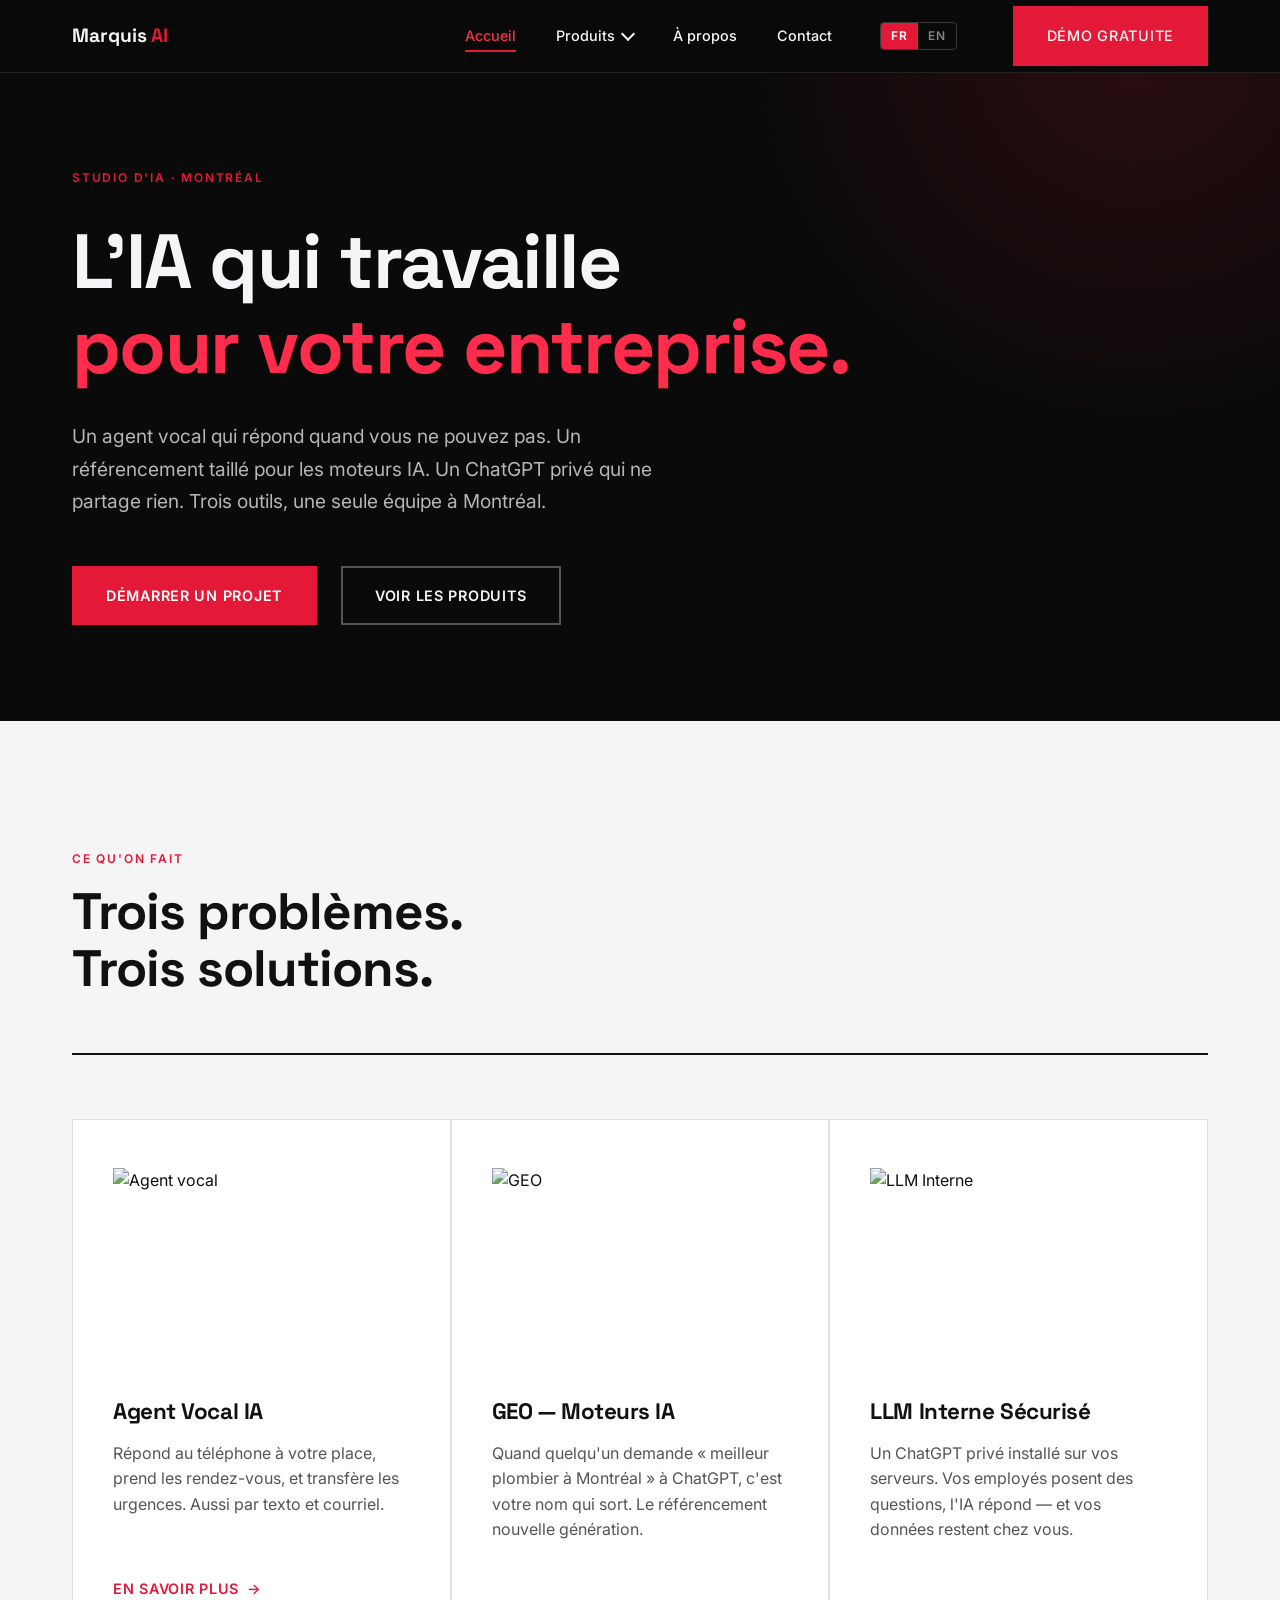
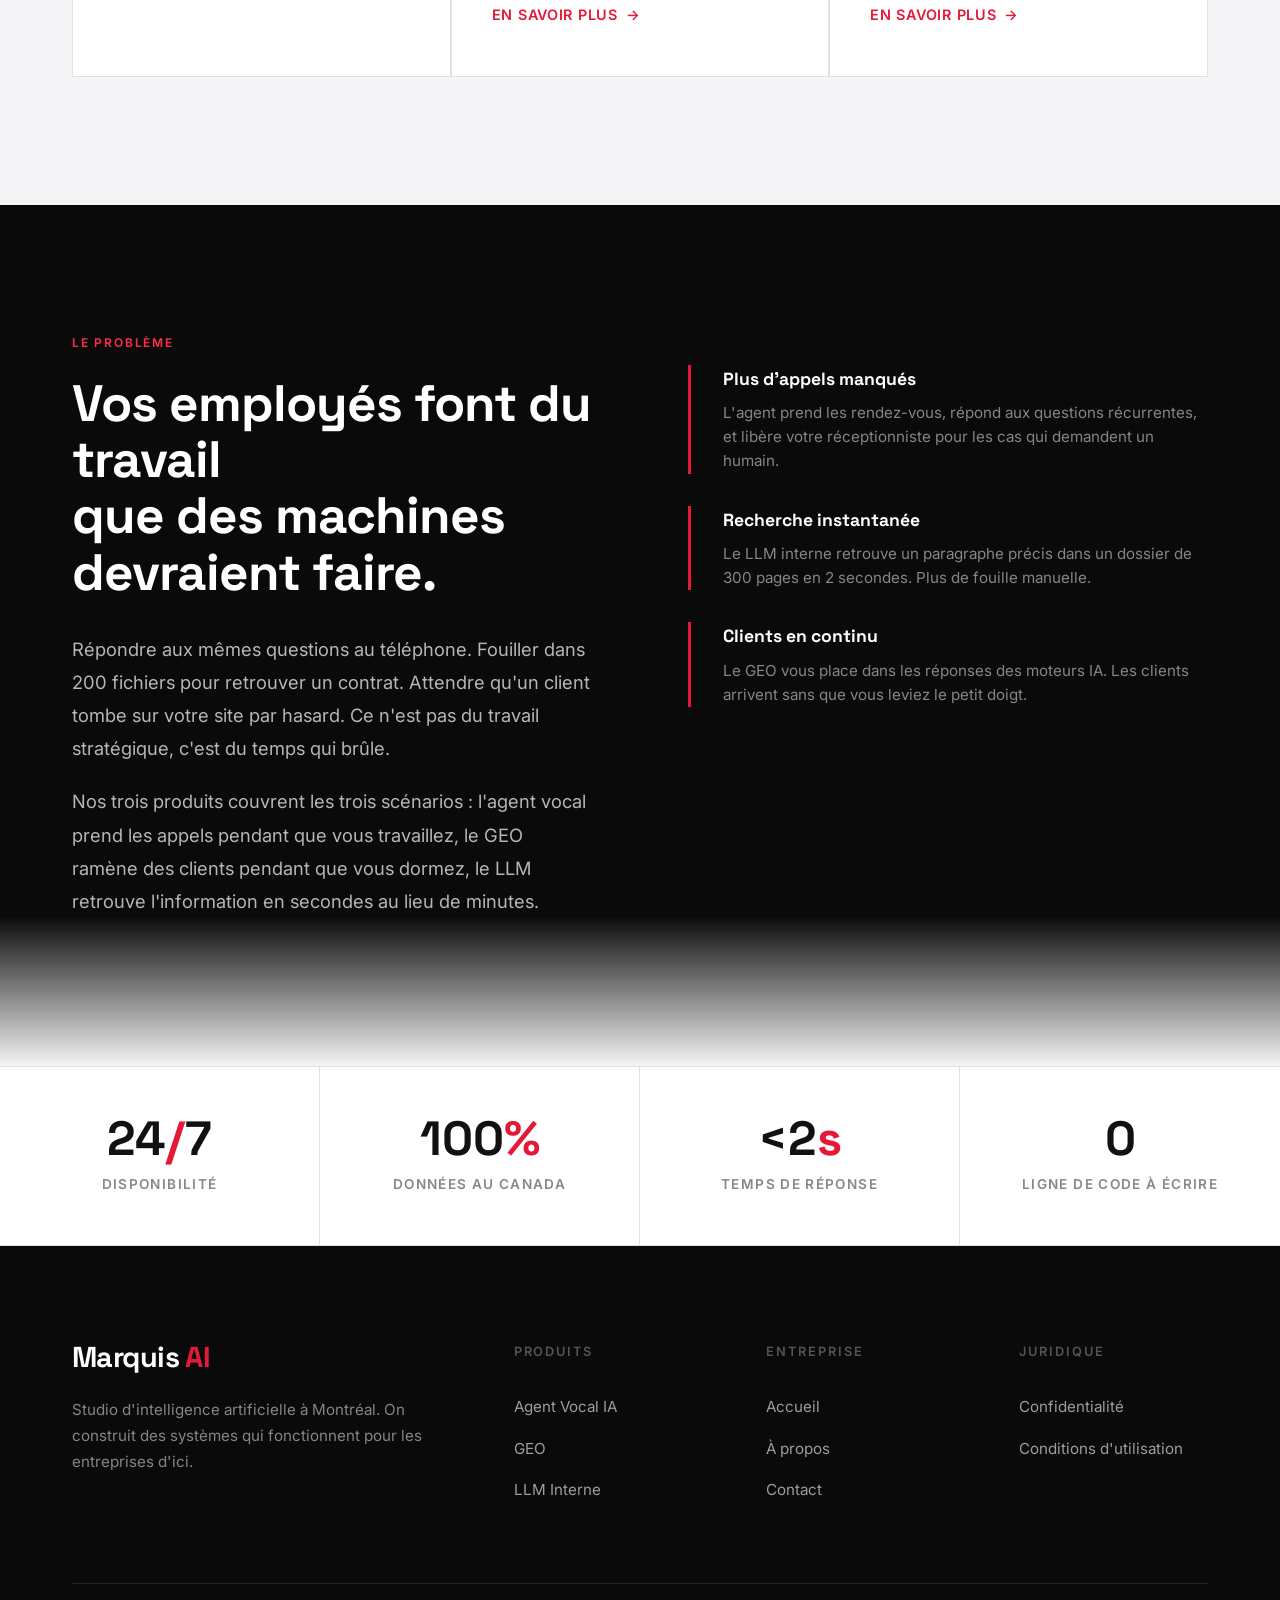
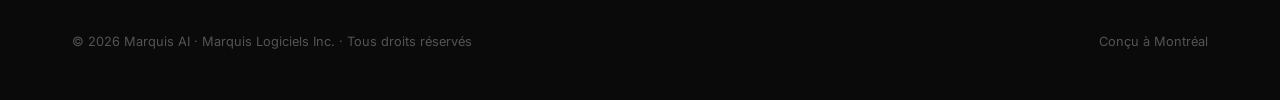
==== commit aecb2a10: "voice commit" ====
--- a/index.html
+++ b/index.html
@@ -16,7 +16,7 @@
 </head>
 <body>
 
-<!-- Navigation -->
+<!-- Navigation: test comment -->
 <nav class="nav" id="mainNav">
   <div class="container nav-inner">
     <a href="#" class="nav-logo" data-page="home">Marquis <span>AI</span></a>
@@ -51,7 +51,7 @@
   <section class="hero">
     <div class="container">
       <p class="mono" style="margin-bottom: 2rem;" data-i18n="home.tag">Studio d'IA · Montréal</p>
-      <h1><span data-i18n="home.hero1">Vos appels manqués</span><br><span class="accent" data-i18n="home.hero2">coûtent plus cher que nous.</span></h1>
+      <h1><span data-i18n="home.hero1">L'IA qui travaille</span><br><span class="accent" data-i18n="home.hero2">pour votre entreprise.</span></h1>
       <p class="hero-sub" data-i18n="home.sub">Un agent vocal qui répond quand vous ne pouvez pas. Un référencement taillé pour les moteurs IA. Un ChatGPT privé qui ne partage rien. Trois outils, une seule équipe à Montréal.</p>
       <div style="display: flex; gap: 1.5rem; flex-wrap: wrap;">
         <a href="#" data-page="contact" class="btn btn-primary" data-i18n="home.cta1">Démarrer un projet</a>
@@ -105,7 +105,7 @@
           <p class="mono" style="margin-bottom: 1.5rem; color: var(--accent-dark-bg);" data-i18n="home.auto_tag">Le problème</p>
           <h2 style="color: #fff; margin-bottom: 2rem;" data-i18n="home.auto_title">Vos employés font du travail<br>que des machines devraient faire.</h2>
           <div class="mission-text">
-            <p data-i18n="home.auto_p1">Répondre aux mêmes questions au téléphone. Fouiller dans 200 fichiers pour retrouver un contrat. Attendre qu'un client tombe sur votre site par hasard. Ce n'est pas du travail stratégique — c'est du temps qui brûle.</p>
+            <p data-i18n="home.auto_p1">Répondre aux mêmes questions au téléphone. Fouiller dans 200 fichiers pour retrouver un contrat. Attendre qu'un client tombe sur votre site par hasard. Ce n'est pas du travail stratégique, c'est du temps qui brûle.</p>
             <p data-i18n="home.auto_p2">Nos trois produits couvrent les trois scénarios : l'agent vocal prend les appels pendant que vous travaillez, le GEO ramène des clients pendant que vous dormez, le LLM retrouve l'information en secondes au lieu de minutes.</p>
           </div>
         </div>
@@ -249,7 +249,7 @@
         <div>
           <h3 style="margin-bottom: 1.5rem; font-size: 1.4rem;" data-i18n="voice.features_title">Ce qui est inclus</h3>
           <ul class="feature-list">
-            <li><span class="check">✓</span> <div><strong data-i18n="voice.f1_t">Réponse instantanée</strong><span data-i18n="voice.f1_d">Moins de 3 secondes, 24h/24, 7j/7.</span></div></li>
+            <li><span class="check">✓</span> <div><strong data-i18n="voice.f1_t">Réponse instantanée</strong><span data-i18n="voice.f1_d">Moins de 3 secondes, 24/7.</span></div></li>
             <li><span class="check">✓</span> <div><strong data-i18n="voice.f2_t">Voix, texto et courriel</strong><span data-i18n="voice.f2_d">Un seul agent gère les trois canaux de communication.</span></div></li>
             <li><span class="check">✓</span> <div><strong data-i18n="voice.f3_t">Prise de rendez-vous</strong><span data-i18n="voice.f3_d">Synchronisation directe avec votre agenda et votre CRM.</span></div></li>
             <li><span class="check">✓</span> <div><strong data-i18n="voice.f4_t">Bilingue natif</strong><span data-i18n="voice.f4_d">Français québécois et anglais, avec basculage fluide en plein appel.</span></div></li>
@@ -266,17 +266,19 @@
     <div class="container">
       <div class="voice-demo-box">
         <p class="mono" style="margin-bottom: 1rem; color: var(--accent-dark-bg);" data-i18n="voice.demo_tag">Essayez-le</p>
-        <h2 style="color: #fff; margin-bottom: 1rem;" data-i18n="voice.demo_title">Testez l'agent en direct</h2>
-        <p style="color: rgba(255,255,255,0.5); font-size: 0.95rem;" data-i18n="voice.demo_desc">Simulation d'un appel entrant. Voyez comment l'agent gère une prise de rendez-vous.</p>
-
-        <div class="voice-demo-phone">
-          <div class="voice-demo-avatar">📞</div>
-          <div class="voice-demo-status" id="voiceDemoStatus" data-i18n="voice.demo_status_idle">Appuyez pour simuler un appel</div>
-          <div class="voice-demo-wave" id="voiceDemoWave">
+        <h2 style="color: #fff; margin-bottom: 1rem;" data-i18n="voice.demo_title">Écoutez l'agent en action</h2>
+        <p style="color: rgba(255,255,255,0.5); font-size: 0.95rem;" data-i18n="voice.demo_desc">Un exemple réel d'appel, entièrement pris en charge par notre agent vocal IA.</p>
+
+        <div class="voice-audio-player">
+          <div class="voice-audio-avatar" aria-hidden="true">🎧</div>
+          <div class="voice-audio-wave" id="voiceAudioWave" aria-hidden="true">
             <span></span><span></span><span></span><span></span><span></span><span></span><span></span>
           </div>
-          <button class="voice-demo-btn voice-demo-call" id="voiceDemoBtn" aria-label="Simuler un appel">📞</button>
-          <div class="voice-demo-transcript" id="voiceDemoTranscript"></div>
+          <button class="voice-audio-btn" id="voiceAudioBtn" type="button" aria-label="Écouter la démo">
+            <span id="voiceAudioIcon" aria-hidden="true">▶</span>
+          </button>
+          <p class="voice-audio-caption" data-i18n="voice.demo_status_idle">Appuyez sur play pour écouter.</p>
+          <audio id="voiceAudioEl" src="./demo_voice_adam_EL.mp3" preload="none"></audio>
         </div>
 
         <div class="voice-channels">
@@ -717,6 +719,7 @@
 
 <!-- App (ES module) -->
 <script type="module" src="js/app.js"></script>
+<script src="js/voice-audio-player.js"></script>
 
 </body>
 </html>
--- a/css/styles.css
+++ b/css/styles.css
@@ -1100,7 +1100,7 @@
   text-align: center;
 }
 
-.voice-demo-phone {
+.voice-audio-player {
   width: 280px;
   margin: 2rem auto;
   background: rgba(255, 255, 255, 0.03);
@@ -1110,27 +1110,19 @@
   position: relative;
 }
 
-.voice-demo-avatar {
+.voice-audio-avatar {
   width: 80px;
   height: 80px;
   border-radius: 50%;
   background: linear-gradient(135deg, var(--accent), #ff6b81);
-  margin: 0 auto 1rem;
+  margin: 0 auto 1.5rem;
   display: flex;
   align-items: center;
   justify-content: center;
   font-size: 2rem;
-  color: #fff;
-}
-
-.voice-demo-status {
-  font-size: 0.85rem;
-  color: rgba(255, 255, 255, 0.5);
-  margin-bottom: 1.5rem;
-  min-height: 1.3em;
-}
-
-.voice-demo-wave {
+}
+
+.voice-audio-wave {
   display: flex;
   align-items: center;
   justify-content: center;
@@ -1139,72 +1131,67 @@
   margin-bottom: 1.5rem;
 }
 
-.voice-demo-wave span {
+.voice-audio-wave span {
   width: 4px;
+  height: 8px;
   background: var(--accent);
   border-radius: 2px;
   animation: none;
 }
 
-.voice-demo-wave.active span {
-  animation: wave 0.6s ease-in-out infinite alternate;
-}
-
-.voice-demo-wave span:nth-child(1) { height: 8px;  animation-delay: 0s; }
-.voice-demo-wave span:nth-child(2) { height: 16px; animation-delay: 0.1s; }
-.voice-demo-wave span:nth-child(3) { height: 24px; animation-delay: 0.2s; }
-.voice-demo-wave span:nth-child(4) { height: 32px; animation-delay: 0.3s; }
-.voice-demo-wave span:nth-child(5) { height: 24px; animation-delay: 0.2s; }
-.voice-demo-wave span:nth-child(6) { height: 16px; animation-delay: 0.1s; }
-.voice-demo-wave span:nth-child(7) { height: 8px;  animation-delay: 0s; }
-
-@keyframes wave { to { height: 40px; } }
-
-.voice-demo-btn {
+.voice-audio-wave.active span {
+  animation: voiceWave 0.6s ease-in-out infinite alternate;
+}
+
+.voice-audio-wave span:nth-child(1) { animation-delay: 0s; }
+.voice-audio-wave span:nth-child(2) { animation-delay: 0.1s; }
+.voice-audio-wave span:nth-child(3) { animation-delay: 0.2s; }
+.voice-audio-wave span:nth-child(4) { animation-delay: 0.3s; }
+.voice-audio-wave span:nth-child(5) { animation-delay: 0.2s; }
+.voice-audio-wave span:nth-child(6) { animation-delay: 0.1s; }
+.voice-audio-wave span:nth-child(7) { animation-delay: 0s; }
+
+@keyframes voiceWave { to { height: 40px; } }
+
+.voice-audio-btn {
   width: 64px;
   height: 64px;
   border-radius: 50%;
   border: none;
   cursor: pointer;
-  font-size: 1.5rem;
+  font-size: 1.3rem;
+  line-height: 1;
   transition: all 0.2s;
   display: flex;
   align-items: center;
   justify-content: center;
   margin: 0 auto;
-}
-
-.voice-demo-call { background: var(--success); color: #fff; }
-.voice-demo-call:hover { background: #15803d; transform: scale(1.05); }
-.voice-demo-hangup { background: var(--error); color: #fff; }
-.voice-demo-hangup:hover { background: #b91c1c; transform: scale(1.05); }
-
-.voice-demo-transcript {
-  margin-top: 2rem;
-  text-align: left;
-  max-height: 200px;
-  overflow-y: auto;
-}
-
-.voice-demo-transcript .msg {
-  padding: 0.6rem 1rem;
-  margin-bottom: 0.5rem;
-  border-radius: 8px;
-  font-size: 0.9rem;
-  line-height: 1.5;
-  max-width: 85%;
-}
-
-.msg-ai {
-  background: rgba(255, 255, 255, 0.08);
-  color: rgba(255, 255, 255, 0.8);
-}
-
-.msg-user {
-  background: rgba(227, 25, 55, 0.15);
-  color: rgba(255, 255, 255, 0.8);
-  margin-left: auto;
-  text-align: right;
+  background: var(--accent);
+  color: #fff;
+  outline: none;
+}
+
+.voice-audio-btn span { transform: translateX(1px); }
+.voice-audio-btn.is-playing span { transform: none; }
+
+.voice-audio-btn:hover { background: var(--accent-hover); transform: scale(1.05); }
+
+.voice-audio-btn:focus-visible { box-shadow: 0 0 0 4px rgba(227, 25, 55, 0.25); }
+
+.voice-audio-btn.is-playing {
+  animation: voiceBtnPulse 1.6s ease-in-out infinite;
+}
+
+@keyframes voiceBtnPulse {
+  0%, 100% { box-shadow: 0 0 0 0 rgba(227, 25, 55, 0.45); }
+  50% { box-shadow: 0 0 0 10px rgba(227, 25, 55, 0); }
+}
+
+.voice-audio-caption {
+  font-size: 0.85rem;
+  color: rgba(255, 255, 255, 0.5);
+  margin-top: 1.5rem;
+  margin-bottom: 0;
 }
 
 .voice-channels {
